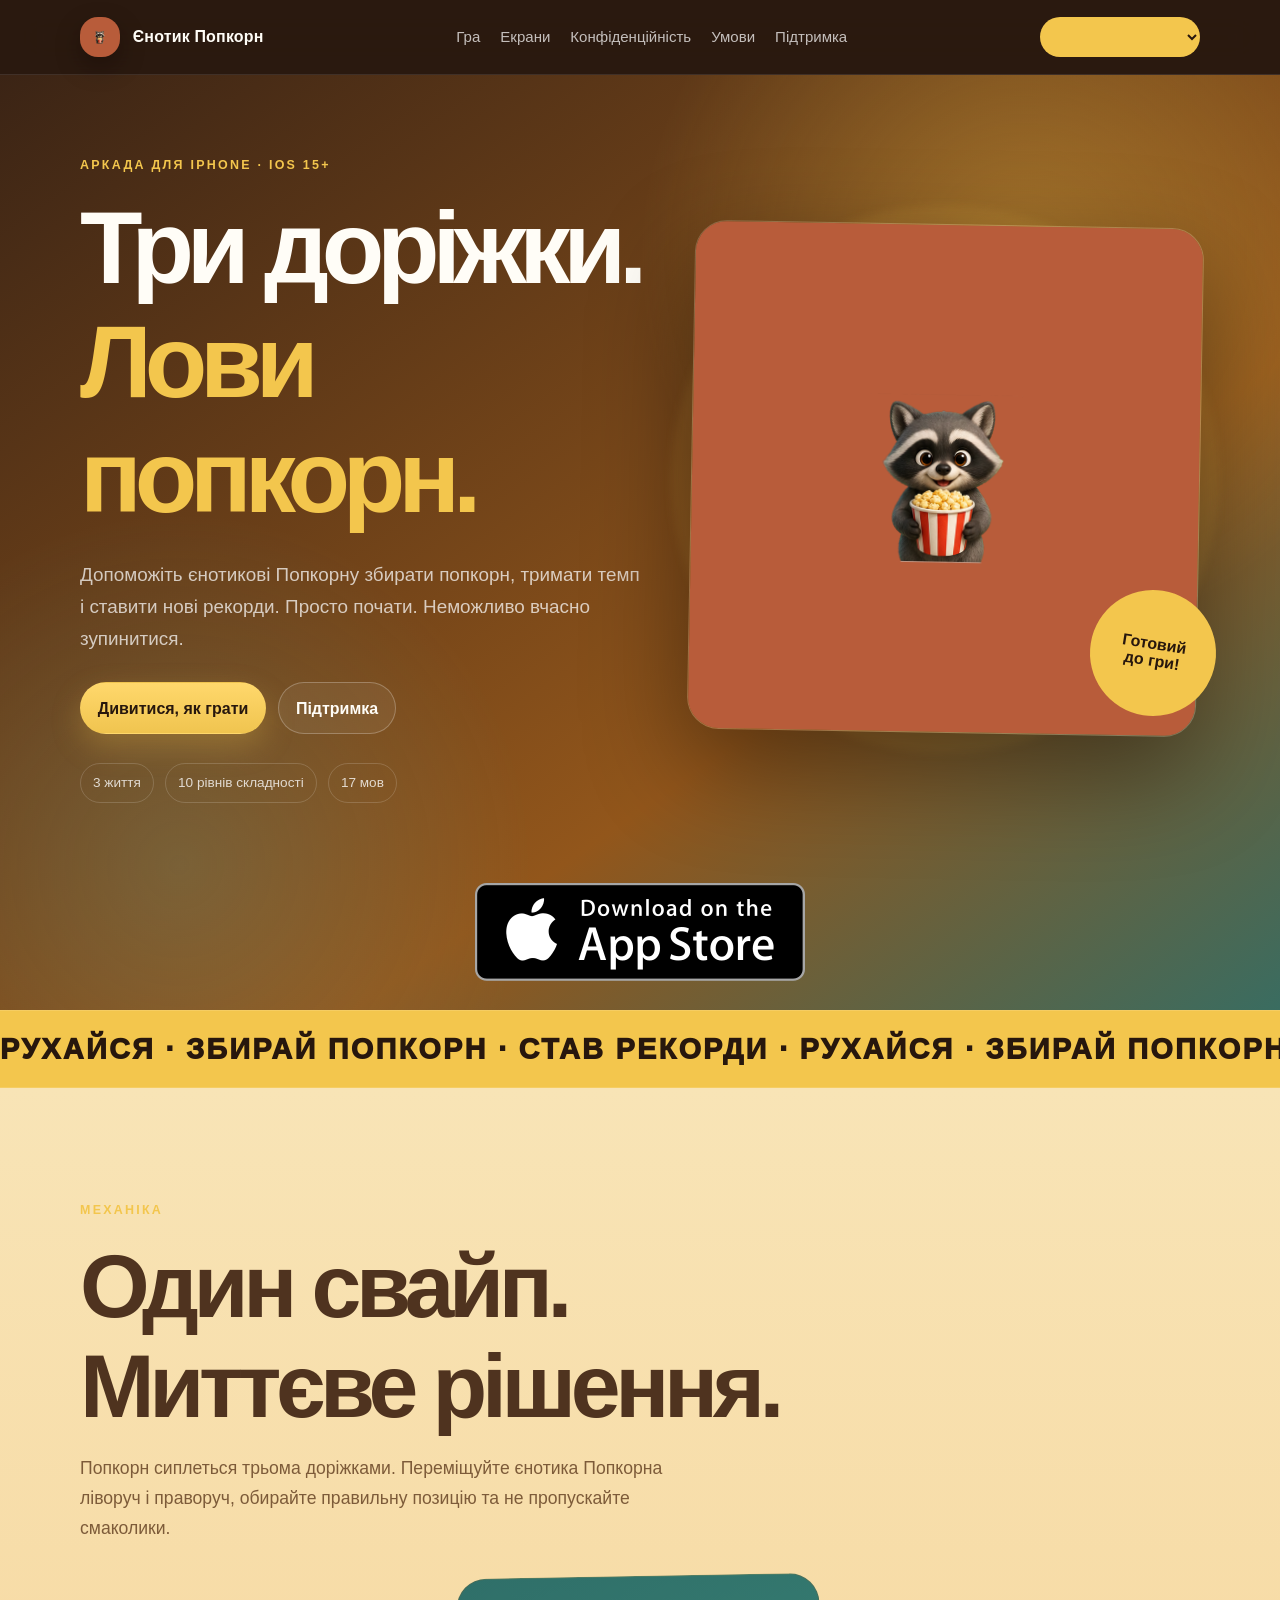
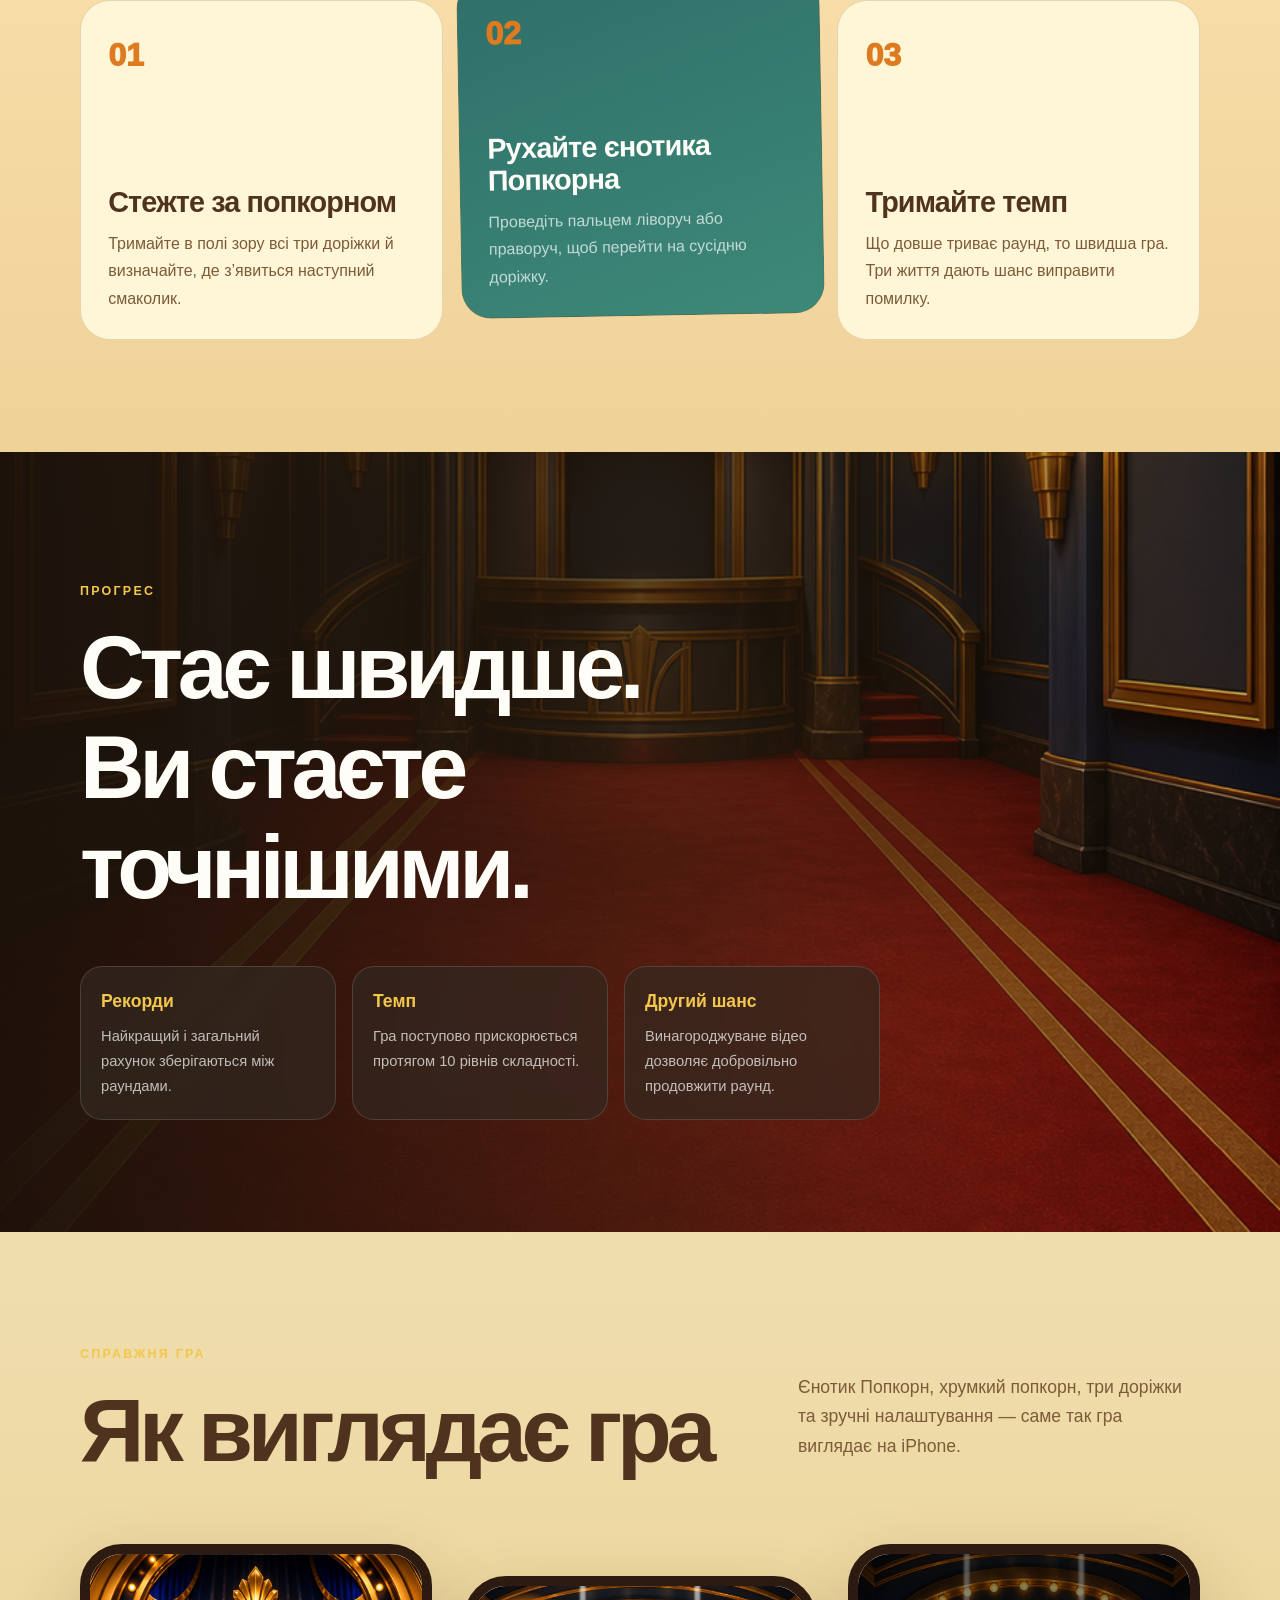
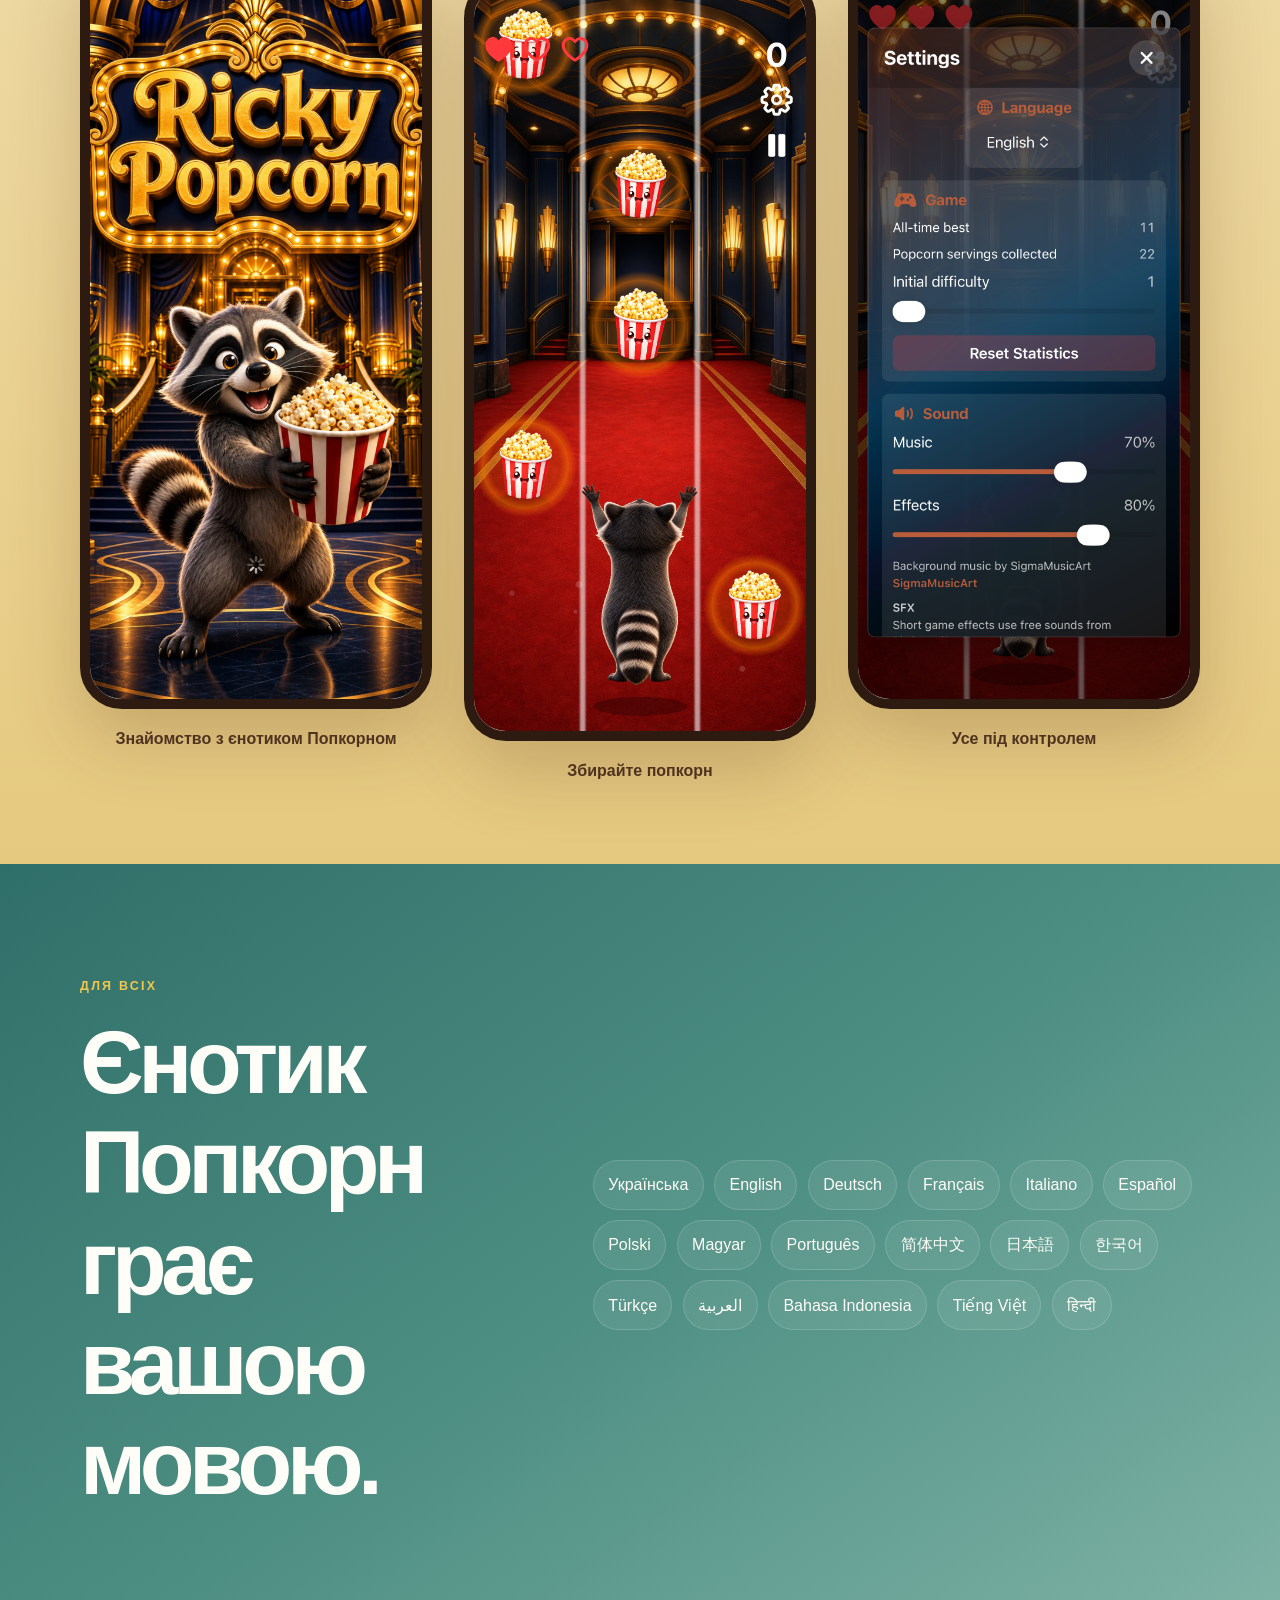
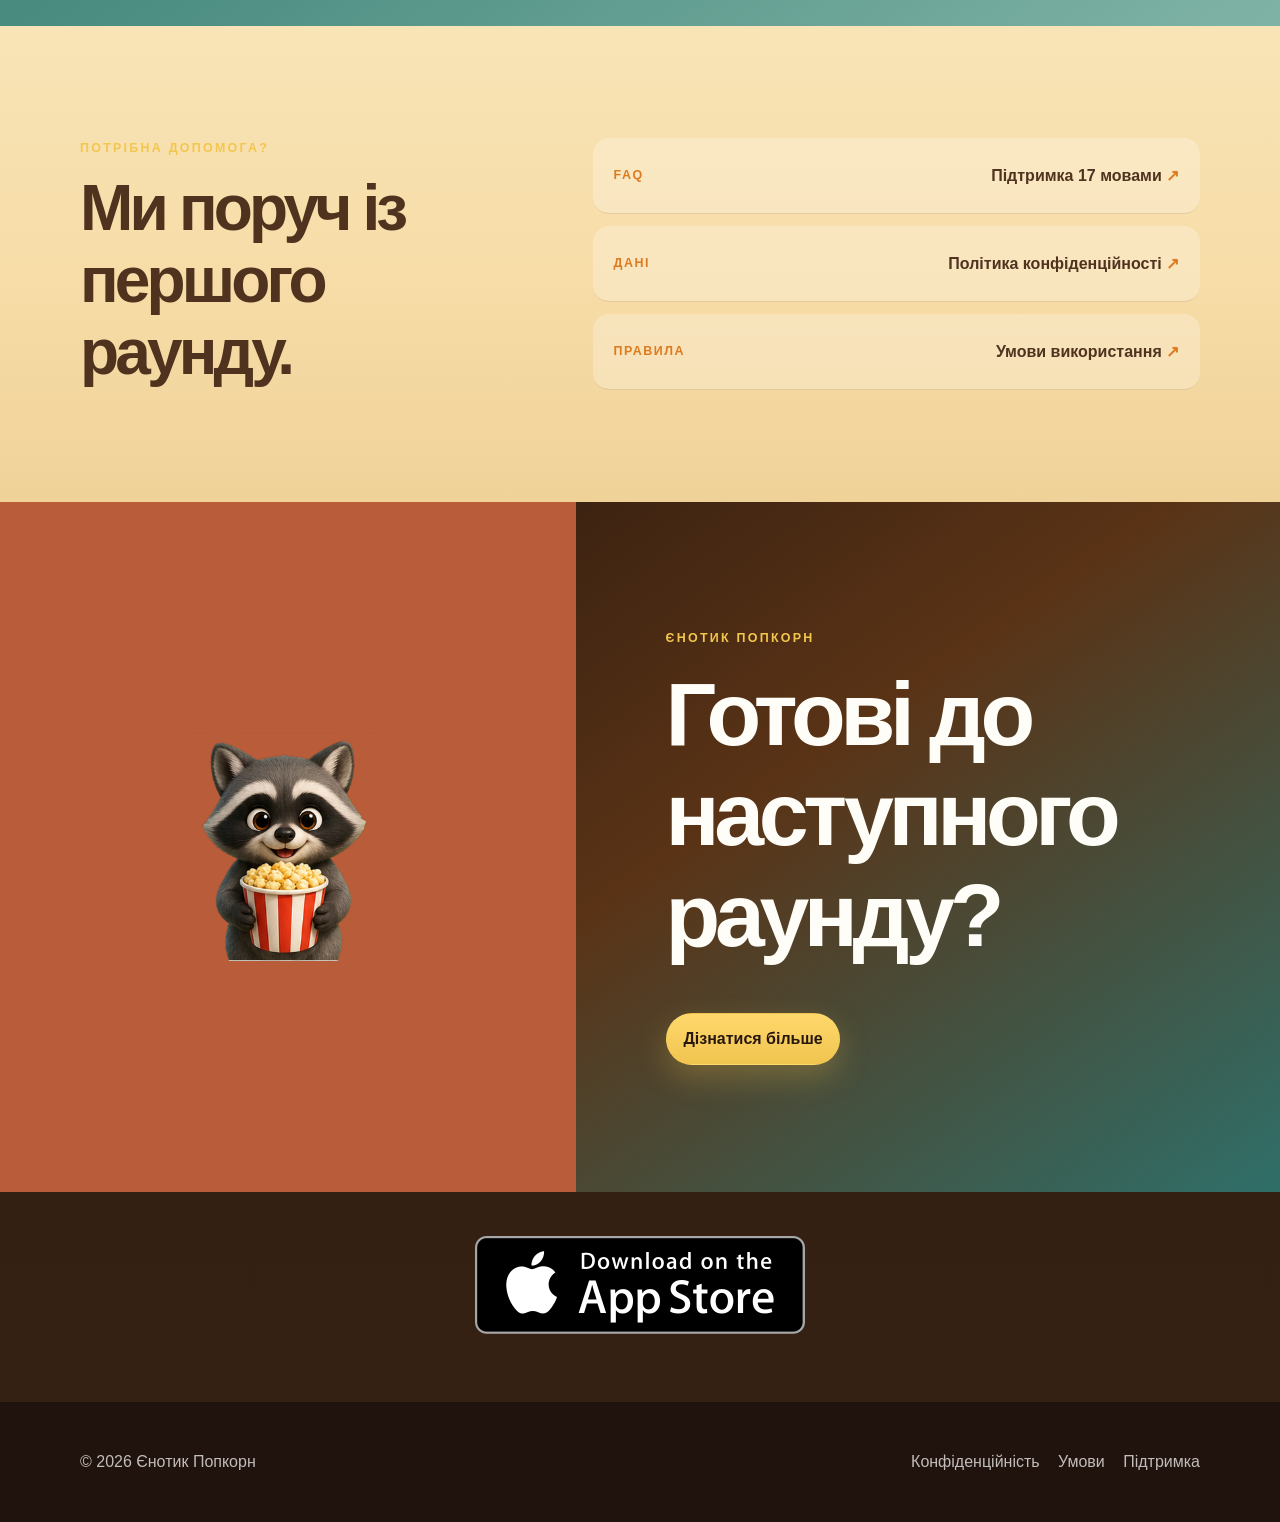
==== index.html @ 97966530 "Use full Ukrainian character name" ====
<!doctype html>
<html lang="uk">
<head>
  <meta charset="utf-8">
  <meta name="viewport" content="width=device-width, initial-scale=1">
  <meta name="theme-color" content="#071621">
  <meta name="description" content="Єнотик Попкорн — аркадна гра для iPhone, де єнотик Попкорн збирає порції попкорну на трьох доріжках.">
  <meta property="og:title" content="Єнотик Попкорн — мобільна аркада">
  <meta property="og:description" content="Три доріжки. Хрумкий попкорн. Один дуже спритний Єнотик Попкорн.">
  <meta property="og:image" content="images/ricky-popcorn-icon.png">
  <title>Єнотик Попкорн — мобільна аркада</title>
  <link rel="icon" type="image/png" href="images/ricky-popcorn-icon.png">
  <link rel="apple-touch-icon" href="images/ricky-popcorn-icon.png">
  <link rel="stylesheet" href="site.css?v=20260725-3">
</head>
<body class="home">
  <a class="skip-link" href="#main">Перейти до вмісту</a>
  <header class="topbar">
    <div class="shell topbar-inner">
      <a class="brand" href="index.html"><img class="brand-logo" src="images/ricky-popcorn-icon.png" alt=""><span>Єнотик Попкорн</span></a>
      <nav class="nav" aria-label="Навігація сайту">
        <a class="nav-link" href="#game">Гра</a>
        <a class="nav-link" href="#screens">Екрани</a>
        <a class="nav-link" href="privacy.html">Конфіденційність</a>
        <a class="nav-link" href="terms.html">Умови</a>
        <a class="nav-link" href="support.html">Підтримка</a>
      </nav>
      <div class="language-control site-language-control" data-language-control>
        <label for="language-select">Мова сайту</label>
        <select id="language-select" data-language-select aria-label="Мова сайту"></select>
      </div>
    </div>
  </header>

  <main id="main">
    <section class="game-hero">
      <div class="shell game-hero-grid">
        <div class="hero-copy">
          <p class="game-kicker">Аркада для iPhone · iOS 15+</p>
          <h1>Три доріжки.<br><em>Лови попкорн.</em></h1>
          <p class="hero-summary">Допоможіть єнотикові Попкорну збирати попкорн, тримати темп і ставити нові рекорди. Просто почати. Неможливо вчасно зупинитися.</p>
          <div class="hero-actions">
            <a class="button primary" href="#game">Дивитися, як грати</a>
            <a class="button ghost" href="support.html">Підтримка</a>
          </div>
          <div class="hero-facts"><span>3 життя</span><span>10 рівнів складності</span><span>17 мов</span></div>
        </div>
        <div class="hero-character">
          <div class="sun-disc"></div>
          <img src="images/ricky-popcorn-icon.png" alt="Мультяшний єнотик Попкорн тримає попкорн">
          <span class="hero-sticker">Готовий<br>до гри!</span>
        </div>
      </div>
      <section class="app-store-band app-store-band-top" aria-label="App Store">
        <div class="shell app-store-band-inner">
          <a class="app-store-badge-link" href="https://apps.apple.com/" target="_blank" rel="noreferrer" aria-label="Download on the App Store">
            <img class="app-store-badge" src="images/app-store-badge.png" alt="Download on the App Store">
          </a>
        </div>
      </section>
      <div class="marquee" aria-hidden="true"><div>РУХАЙСЯ · ЗБИРАЙ ПОПКОРН · СТАВ РЕКОРДИ · РУХАЙСЯ · ЗБИРАЙ ПОПКОРН · СТАВ РЕКОРДИ ·</div></div>
    </section>

    <section class="game-section" id="game">
      <div class="shell">
        <div class="section-heading">
          <p class="game-kicker">Механіка</p>
          <h2>Один свайп.<br>Миттєве рішення.</h2>
          <p>Попкорн сиплеться трьома доріжками. Переміщуйте єнотика Попкорна ліворуч і праворуч, обирайте правильну позицію та не пропускайте смаколики.</p>
        </div>
        <div class="mechanic-grid">
          <article class="mechanic-card"><span>01</span><h3>Стежте за попкорном</h3><p>Тримайте в полі зору всі три доріжки й визначайте, де з’явиться наступний смаколик.</p></article>
          <article class="mechanic-card featured"><span>02</span><h3>Рухайте єнотика Попкорна</h3><p>Проведіть пальцем ліворуч або праворуч, щоб перейти на сусідню доріжку.</p></article>
          <article class="mechanic-card"><span>03</span><h3>Тримайте темп</h3><p>Що довше триває раунд, то швидша гра. Три життя дають шанс виправити помилку.</p></article>
        </div>
      </div>
    </section>

    <section class="battle-section">
      <div class="battle-backdrop" role="img" aria-label="Затишна ігрова кімната з ліжком і розкиданими іграшками"></div>
      <div class="shell battle-copy">
        <p class="game-kicker">Прогрес</p>
        <h2>Стає швидше.<br>Ви стаєте точнішими.</h2>
        <div class="battle-points">
          <div><strong>Рекорди</strong><span>Найкращий і загальний рахунок зберігаються між раундами.</span></div>
          <div><strong>Темп</strong><span>Гра поступово прискорюється протягом 10 рівнів складності.</span></div>
          <div><strong>Другий шанс</strong><span>Винагороджуване відео дозволяє добровільно продовжити раунд.</span></div>
        </div>
      </div>
    </section>

    <section class="game-section screens-section" id="screens">
      <div class="shell">
        <div class="section-heading wide">
          <div><p class="game-kicker">Справжня гра</p><h2>Як виглядає гра</h2></div>
          <p>Єнотик Попкорн, хрумкий попкорн, три доріжки та зручні налаштування — саме так гра виглядає на iPhone.</p>
        </div>
        <div class="phone-gallery" aria-label="Скриншоти Єнотик Попкорн">
          <figure class="phone phone-tall"><div class="phone-screen"><img src="images/screenshot-splash.png?v=20260727-4" alt="Заставка Єнотик Попкорн з єнотиком Попкорном" loading="lazy"></div><figcaption>Знайомство з єнотиком Попкорном</figcaption></figure>
          <figure class="phone phone-center"><div class="phone-screen"><img src="images/screenshot-gameplay.png?v=20260727-4" alt="Ігровий раунд із попкорном на трьох доріжках" loading="lazy"></div><figcaption>Збирайте попкорн</figcaption></figure>
          <figure class="phone phone-tall"><div class="phone-screen"><img src="images/screenshot-settings.png?v=20260727-4" alt="" loading="lazy"></div><figcaption>Усе під контролем</figcaption></figure>
        </div>
      </div>
    </section>

    <section class="languages-band">
      <div class="shell languages-grid">
        <div><p class="game-kicker">Для всіх</p><h2>Єнотик Попкорн грає<br>вашою мовою.</h2></div>
        <div class="language-cloud" aria-label="Підтримувані мови">
          <span>Українська</span><span>English</span><span>Deutsch</span><span>Français</span><span>Italiano</span><span>Español</span><span>Polski</span><span>Magyar</span><span>Português</span><span>简体中文</span><span>日本語</span><span>한국어</span><span>Türkçe</span><span>العربية</span><span>Bahasa Indonesia</span><span>Tiếng Việt</span><span>हिन्दी</span>
        </div>
      </div>
    </section>

    <section class="game-section support-strip">
      <div class="shell support-strip-grid">
        <div><p class="game-kicker">Потрібна допомога?</p><h2>Ми поруч із першого раунду.</h2></div>
        <div class="support-links">
          <a href="support.html"><span>FAQ</span><strong>Підтримка 17 мовами</strong></a>
          <a href="privacy.html"><span>Дані</span><strong>Політика конфіденційності</strong></a>
          <a href="terms.html"><span>Правила</span><strong>Умови використання</strong></a>
        </div>
      </div>
    </section>

    <section class="final-game-cta">
      <img src="images/ricky-popcorn-icon.png" alt="" aria-hidden="true">
      <div><p class="game-kicker">Єнотик Попкорн</p><h2>Готові до<br>наступного раунду?</h2><a class="button primary" href="support.html">Дізнатися більше</a></div>
    </section>

    <section class="app-store-band app-store-band-bottom" aria-label="App Store">
      <div class="shell app-store-band-inner">
        <a class="app-store-badge-link" href="https://apps.apple.com/" target="_blank" rel="noreferrer" aria-label="Download on the App Store">
          <img class="app-store-badge" src="images/app-store-badge.png" alt="Download on the App Store">
        </a>
      </div>
    </section>
  </main>

  <footer class="footer"><div class="shell footer-inner"><span>© 2026 <span>Єнотик Попкорн</span></span><div class="footer-links"><a href="privacy.html">Конфіденційність</a><a href="terms.html">Умови</a><a href="support.html">Підтримка</a></div></div></footer>
</body>
</html>
---- site.css ----
:root {
  --ink: #27170d;
  --navy: #5d3418;
  --blue: #2f6f69;
  --blue-light: #96cbbd;
  --paper: #f7dca7;
  --paper-2: #fff6d8;
  --text: #4f331f;
  --muted: #7d5b39;
  --line: rgba(156, 93, 31, 0.22);
  --yellow: #f3c64d;
  --orange: #de7a1f;
  --teal: #67b8ac;
  --sand: #c98a46;
  --white: #fffdf7;
  --max: 1120px;
  --reading: 790px;
  --shadow: 0 24px 70px rgba(91, 51, 20, 0.18);
}

* {
  box-sizing: border-box;
}

html {
  scroll-behavior: smooth;
}

body {
  margin: 0;
  color: var(--text);
  background:
    radial-gradient(circle at 14% 14%, rgba(243, 198, 77, 0.2), transparent 20rem),
    radial-gradient(circle at 86% 20%, rgba(103, 184, 172, 0.16), transparent 26rem),
    radial-gradient(circle at 50% 92%, rgba(222, 122, 31, 0.12), transparent 30rem),
    linear-gradient(180deg, #fff8e9 0%, var(--paper) 54%, #e9c06f 100%);
  font-family: "Avenir Next", "Trebuchet MS", "Segoe UI", sans-serif;
  line-height: 1.7;
  text-rendering: optimizeLegibility;
  -webkit-font-smoothing: antialiased;
}

a {
  color: inherit;
  text-decoration: none;
}

a:not(.brand):not(.nav-link):not(.button):not(.page-card) {
  text-decoration-color: rgba(116, 77, 37, 0.42);
  text-underline-offset: 0.18em;
}

.shell {
  width: min(var(--max), calc(100% - 32px));
  margin-inline: auto;
}

.skip-link {
  position: fixed;
  top: 12px;
  left: 12px;
  z-index: 100;
  padding: 0.65rem 0.9rem;
  border-radius: 999px;
  color: var(--white);
  background: var(--ink);
  transform: translateY(-180%);
}

.skip-link:focus {
  transform: none;
}

.topbar {
  position: sticky;
  top: 0;
  z-index: 50;
  border-bottom: 1px solid rgba(255, 255, 255, 0.1);
  color: var(--white);
  background: rgba(39, 23, 13, 0.92);
  backdrop-filter: blur(22px) saturate(140%);
}

.topbar-inner {
  min-height: 74px;
  display: flex;
  align-items: center;
  justify-content: space-between;
  gap: 1.5rem;
}

.brand {
  display: inline-flex;
  align-items: center;
  gap: 0.8rem;
  font-weight: 800;
  letter-spacing: 0.01em;
}

.brand-logo {
  width: 2.5rem;
  height: 2.5rem;
  display: block;
  object-fit: cover;
  border-radius: 18px;
  box-shadow: 0 10px 26px rgba(0, 0, 0, 0.28);
}

.nav {
  display: flex;
  align-items: center;
  gap: 1.25rem;
}

.nav-link {
  color: rgba(255, 255, 255, 0.72);
  font-size: 0.94rem;
  transition: color 160ms ease;
}

.nav-link:hover,
.nav-link[aria-current="page"] {
  color: var(--yellow);
}

.nav-link.button {
  padding: 0.62rem 0.92rem;
  color: var(--ink);
  background: var(--yellow);
  border-radius: 999px;
  font-weight: 800;
}

.legal-hero {
  position: relative;
  overflow: hidden;
  color: var(--white);
  background:
    radial-gradient(circle at 82% 15%, rgba(243, 198, 77, 0.3), transparent 20rem),
    radial-gradient(circle at 12% 88%, rgba(103, 184, 172, 0.24), transparent 24rem),
    linear-gradient(145deg, #6d3e1a, #8d5620 58%, var(--blue));
}

.legal-hero::after {
  content: "";
  position: absolute;
  right: 7%;
  bottom: -5.5rem;
  width: 17rem;
  height: 17rem;
  border: 2.8rem dotted rgba(255, 255, 255, 0.08);
  border-radius: 50%;
  transform: rotate(17deg);
}

.legal-hero-inner {
  position: relative;
  z-index: 1;
  min-height: 400px;
  display: grid;
  align-content: center;
  padding-block: 5.5rem;
}

.legal-hero-inner > * {
  min-width: 0;
}

.legal-hero h1 {
  overflow-wrap: normal;
  word-break: normal;
  hyphens: none;
}

.language-control {
  width: 364px;
  max-width: 100%;
  display: grid;
  grid-template-columns: auto minmax(180px, 1fr);
  align-items: center;
  gap: 0.75rem;
  margin-bottom: 1.5rem;
  padding: 0.45rem 0.5rem 0.45rem 0.85rem;
  border: 1px solid rgba(255, 255, 255, 0.18);
  border-radius: 999px;
  color: rgba(255, 255, 255, 0.75);
  background: rgba(255, 255, 255, 0.07);
  font-size: 0.84rem;
  font-weight: 700;
}

.language-control select {
  width: 100%;
  min-width: 0;
  min-height: 38px;
  padding: 0 2.2rem 0 0.85rem;
  border: 0;
  border-radius: 999px;
  color: var(--ink);
  background: var(--yellow);
  font: inherit;
  font-weight: 800;
  cursor: pointer;
}

[dir="rtl"] .language-control select {
  padding: 0 0.85rem 0 2.2rem;
}

.topbar .language-control {
  flex: 0 0 auto;
  width: auto;
  max-width: none;
  grid-template-columns: 1fr;
  gap: 0;
  margin: 0;
  padding: 0;
  border: 0;
  background: transparent;
}

.topbar .language-control label {
  position: absolute;
  width: 1px;
  height: 1px;
  overflow: hidden;
  clip: rect(0 0 0 0);
  white-space: nowrap;
}

.topbar .language-control select {
  width: 160px;
  min-height: 40px;
  max-width: 180px;
}

.kicker {
  margin: 0 0 0.8rem;
  color: var(--yellow);
  font-size: 0.78rem;
  font-weight: 800;
  letter-spacing: 0.16em;
  text-transform: uppercase;
}

h1,
h2,
h3 {
  line-height: 1.12;
  letter-spacing: -0.03em;
}

h1 {
  max-width: 820px;
  margin: 0;
  font-size: clamp(2.9rem, 7vw, 6.4rem);
}

.legal-hero .lead {
  max-width: 700px;
  margin: 1.25rem 0 0;
  color: rgba(255, 255, 255, 0.74);
  font-size: clamp(1.05rem, 2vw, 1.3rem);
}

.hero-actions {
  display: flex;
  flex-wrap: wrap;
  gap: 0.75rem;
  margin-top: 1.7rem;
}

.button {
  display: inline-flex;
  align-items: center;
  justify-content: center;
  min-height: 48px;
  padding: 0.72rem 1.05rem;
  border: 1px solid transparent;
  border-radius: 999px;
  font-weight: 800;
}

.button.primary {
  color: var(--ink);
  background: linear-gradient(180deg, #ffd86c, #f0c44f);
  box-shadow: 0 12px 30px rgba(243, 198, 77, 0.26);
}

.button.ghost {
  color: var(--white);
  border-color: rgba(255, 255, 255, 0.25);
  background: rgba(255, 255, 255, 0.06);
}

.app-store-band {
  width: 100%;
}

.app-store-band-top {
  padding: 2rem 0 1.85rem;
}

.app-store-band-bottom {
  padding: 2.75rem 0 4.25rem;
}

.app-store-band-inner {
  display: flex;
  justify-content: center;
}

.app-store-badge-link {
  display: inline-block;
}

.app-store-badge {
  display: block;
  width: min(330px, 82vw);
  height: auto;
}

.content-wrap {
  display: grid;
  grid-template-columns: minmax(0, var(--reading)) 220px;
  gap: 4rem;
  align-items: start;
  padding-block: 5rem;
}

.document h2,
.support-section h2 {
  margin: 3.4rem 0 1rem;
  font-size: clamp(1.75rem, 4vw, 2.55rem);
}

.document h2:first-child {
  margin-top: 0;
}

.document h3 {
  margin: 2.2rem 0 0.7rem;
  font-size: 1.2rem;
}

.document p,
.document li {
  color: #675b50;
}

.document a,
.faq a {
  text-decoration: underline;
  text-decoration-thickness: 1px;
}

.document ul {
  padding-left: 1.25rem;
}

.document li + li {
  margin-top: 0.5rem;
}

.summary {
  padding: 1.4rem;
  border: 1px solid rgba(198, 113, 73, 0.26);
  border-radius: 22px;
  background: rgba(243, 198, 77, 0.18);
}

.summary strong {
  display: block;
  margin-bottom: 0.35rem;
  color: var(--text);
}

.toc {
  position: sticky;
  top: 104px;
  padding: 1.25rem;
  border: 1px solid var(--line);
  border-radius: 20px;
  background: rgba(255, 249, 229, 0.9);
}

.toc strong {
  display: block;
  margin-bottom: 0.65rem;
}

.toc a {
  display: block;
  padding: 0.32rem 0;
  color: var(--muted);
  font-size: 0.9rem;
}

.toc a:hover {
  color: var(--text);
}

.support-main {
  padding-block: 5rem;
}

.support-intro {
  display: grid;
  grid-template-columns: repeat(3, 1fr);
  gap: 1rem;
}

.stat-card {
  min-height: 232px;
  padding: 1.4rem;
  border: 1px solid var(--line);
  border-radius: 24px;
  background: rgba(255, 255, 255, 0.58);
}

.stat-card span {
  display: block;
  margin-bottom: 1rem;
  color: var(--orange);
  font-size: 1.75rem;
  font-weight: 900;
}

.stat-card strong {
  display: block;
  font-size: 1.1rem;
}

.stat-card p {
  margin: 0.35rem 0 0;
  color: var(--muted);
}

.support-section {
  max-width: 900px;
  margin-inline: auto;
}

.faq {
  display: grid;
  gap: 0.7rem;
}

.faq details {
  border: 1px solid var(--line);
  border-radius: 18px;
  background: rgba(255, 255, 255, 0.56);
  overflow: hidden;
}

.faq details[open] {
  background: var(--white);
  box-shadow: 0 14px 36px rgba(95, 50, 13, 0.09);
}

.faq summary {
  position: relative;
  padding: 1.05rem 3.2rem 1.05rem 1.15rem;
  cursor: pointer;
  list-style: none;
  font-weight: 800;
}

.faq summary::-webkit-details-marker {
  display: none;
}

.faq summary::after {
  content: "+";
  position: absolute;
  top: 50%;
  right: 1.15rem;
  width: 1.65rem;
  height: 1.65rem;
  display: grid;
  place-items: center;
  border-radius: 50%;
  color: var(--ink);
  background: var(--yellow);
  transform: translateY(-50%);
}

.faq details[open] summary::after {
  content: "−";
}

.faq-answer {
  padding: 0 1.15rem 1.15rem;
  color: #675b50;
}

.faq-answer p {
  margin: 0;
}

.link-grid {
  display: grid;
  grid-template-columns: repeat(2, 1fr);
  gap: 1rem;
  margin-top: 4rem;
}

.page-card {
  position: relative;
  min-height: 170px;
  padding: 1.35rem;
  border-radius: 24px;
  color: var(--white);
  background: linear-gradient(145deg, #6c3c19, #2f6f69);
  box-shadow: var(--shadow);
}

.page-card span {
  color: var(--yellow);
  font-size: 0.78rem;
  font-weight: 800;
  letter-spacing: 0.12em;
  text-transform: uppercase;
}

.page-card strong {
  display: block;
  margin-top: 1.7rem;
  font-size: 1.35rem;
}

.page-card::after {
  content: "↗";
  position: absolute;
  right: 1.25rem;
  bottom: 1.15rem;
  color: var(--teal);
  font-size: 1.5rem;
}

.updated {
  margin-top: 3rem;
  color: var(--muted);
  font-size: 0.9rem;
}

.footer {
  color: rgba(255, 255, 255, 0.72);
  background: #20120c;
}

.footer-inner {
  min-height: 120px;
  display: flex;
  align-items: center;
  justify-content: space-between;
  gap: 1.5rem;
}

.footer-links {
  display: flex;
  flex-wrap: wrap;
  justify-content: flex-end;
  gap: 1.15rem;
}

.footer a:hover {
  color: var(--yellow);
}

@media (max-width: 920px) {
  .topbar-inner {
    position: relative;
    min-height: 0;
    display: grid;
    grid-template-columns: minmax(0, 1fr) auto;
    align-items: center;
    gap: 0.65rem 0.85rem;
    padding-block: 0.75rem 0.6rem;
  }

  .topbar .language-control {
    grid-column: 2;
    grid-row: 1;
    width: auto;
  }

  .topbar .language-control select {
    width: 138px;
    max-width: 34vw;
  }

  .nav {
    grid-column: 1 / -1;
    grid-row: 2;
    width: 100%;
    gap: 0.85rem;
    overflow-x: auto;
    padding-bottom: 0.15rem;
  }

  .nav-link {
    white-space: nowrap;
  }

  .nav-link.button {
    display: none;
  }
}

@media (max-width: 820px) {
  .legal-hero-inner {
    min-height: 350px;
    padding-block: 4rem;
  }

  .content-wrap {
    grid-template-columns: 1fr;
    gap: 2rem;
  }

  .toc {
    position: static;
    grid-row: 1;
  }

  .support-intro {
    grid-template-columns: 1fr;
  }
}

@media (max-width: 600px) {
  h1 {
    font-size: 3rem;
  }

  .link-grid {
    grid-template-columns: 1fr;
  }

  .footer-inner {
    align-items: flex-start;
    flex-direction: column;
    padding-block: 2rem;
  }

  .footer-links {
    justify-content: flex-start;
  }
}

@media (prefers-reduced-motion: reduce) {
  html {
    scroll-behavior: auto;
  }
}

/* Home page */
.home {
  color: var(--white);
  background:
    radial-gradient(circle at 16% 10%, rgba(243, 198, 77, 0.18), transparent 18rem),
    linear-gradient(180deg, #23160e 0%, #352113 100%);
}

.home .topbar {
  background: rgba(44, 26, 16, 0.9);
}

.game-hero {
  overflow: hidden;
  background:
    radial-gradient(circle at 80% 18%, rgba(243, 198, 77, 0.34), transparent 24rem),
    radial-gradient(circle at 14% 78%, rgba(103, 184, 172, 0.2), transparent 22rem),
    linear-gradient(145deg, #3b2415, #92561b 62%, var(--blue));
}

.game-hero-grid {
  min-height: 720px;
  display: grid;
  grid-template-columns: 1.05fr 0.95fr;
  align-items: center;
  gap: 3rem;
  padding-block: 5rem 3rem;
}

.game-kicker {
  margin: 0 0 0.9rem;
  color: var(--yellow);
  font-size: 0.78rem;
  font-weight: 900;
  letter-spacing: 0.18em;
  text-transform: uppercase;
}

.hero-copy h1 {
  margin: 0;
  font-size: clamp(4rem, 8vw, 7.5rem);
  letter-spacing: -0.07em;
}

.hero-copy h1 em {
  color: var(--yellow);
  font-style: normal;
}

.hero-summary {
  max-width: 650px;
  margin: 1.5rem 0 0;
  color: rgba(255, 255, 255, 0.72);
  font-size: 1.18rem;
}

.hero-facts {
  display: flex;
  flex-wrap: wrap;
  gap: 0.7rem;
  margin-top: 1.8rem;
}

.hero-facts span {
  padding: 0.45rem 0.75rem;
  border: 1px solid rgba(255, 255, 255, 0.16);
  border-radius: 999px;
  color: rgba(255, 255, 255, 0.78);
  font-size: 0.85rem;
}

.hero-character {
  position: relative;
  min-height: 570px;
  display: grid;
  place-items: center;
}

.hero-character img {
  position: relative;
  z-index: 2;
  width: min(100%, 560px);
  border-radius: 32px;
  border: 1px solid rgba(255, 255, 255, 0.18);
  box-shadow: 0 36px 100px rgba(0, 0, 0, 0.42);
  transform: rotate(1deg);
}

.sun-disc {
  position: absolute;
  width: 480px;
  height: 480px;
  border-radius: 50%;
  background: radial-gradient(circle, rgba(255, 246, 214, 0.96) 0%, rgba(243, 198, 77, 0.92) 44%, rgba(243, 198, 77, 0.18) 72%, transparent 74%);
  filter: blur(4px);
  box-shadow: 0 0 0 34px rgba(243, 198, 77, 0.1);
}

.hero-sticker {
  position: absolute;
  z-index: 3;
  right: -1rem;
  bottom: 3rem;
  width: 126px;
  height: 126px;
  display: grid;
  place-items: center;
  border-radius: 50%;
  color: var(--ink);
  background: var(--yellow);
  font-weight: 900;
  line-height: 1.05;
  text-align: center;
  transform: rotate(9deg);
}

.marquee {
  overflow: hidden;
  border-block: 1px solid rgba(255, 255, 255, 0.12);
  color: var(--ink);
  background: var(--yellow);
  font-size: clamp(1rem, 2.5vw, 1.8rem);
  font-weight: 950;
  letter-spacing: 0.08em;
  white-space: nowrap;
}

.marquee div {
  width: max-content;
  padding-block: 0.85rem;
  animation: ticker 22s linear infinite;
}

@keyframes ticker {
  to { transform: translateX(-50%); }
}

.game-section {
  padding-block: 7rem;
  color: var(--text);
  background: linear-gradient(180deg, #f8e4b6, var(--paper) 55%, #efd298);
}

.section-heading {
  max-width: 760px;
}

.section-heading h2,
.battle-copy h2,
.languages-grid h2,
.support-strip h2,
.final-game-cta h2 {
  margin: 0;
  font-size: clamp(3rem, 7vw, 6.4rem);
  letter-spacing: -0.06em;
}

.section-heading > p:last-child {
  max-width: 620px;
  color: var(--muted);
  font-size: 1.1rem;
}

.section-heading.wide {
  max-width: none;
  display: grid;
  grid-template-columns: 1.25fr 0.75fr;
  align-items: end;
  gap: 3rem;
}

.mechanic-grid {
  display: grid;
  grid-template-columns: repeat(3, 1fr);
  gap: 1rem;
  margin-top: 3.5rem;
}

.mechanic-card {
  min-height: 340px;
  display: flex;
  flex-direction: column;
  padding: 1.7rem;
  border: 1px solid var(--line);
  border-radius: 30px;
  background: var(--paper-2);
}

.mechanic-card.featured {
  color: var(--white);
  background: linear-gradient(160deg, #2f6f69, #3d8979);
  transform: translateY(-1.5rem) rotate(-1deg);
}

.mechanic-card > span {
  color: var(--orange);
  font-size: 2rem;
  font-weight: 950;
}

.mechanic-card h3 {
  margin: auto 0 0.75rem;
  font-size: 1.8rem;
}

.mechanic-card p {
  margin: 0;
  color: var(--muted);
}

.mechanic-card.featured p {
  color: rgba(255, 255, 255, 0.7);
}

.battle-section {
  position: relative;
  min-height: 780px;
  display: grid;
  align-items: end;
  overflow: hidden;
  background: var(--ink);
}

.battle-backdrop {
  position: absolute;
  inset: 0;
  background:
    linear-gradient(90deg, rgba(28, 18, 10, 0.96), rgba(40, 28, 14, 0.72) 55%, rgba(40, 28, 14, 0.18)),
    url("images/background.png") center 56% / cover;
}

.battle-copy {
  position: relative;
  z-index: 2;
  padding-block: 7rem;
}

.battle-copy h2 {
  max-width: 850px;
}

.battle-points {
  max-width: 800px;
  display: grid;
  grid-template-columns: repeat(3, 1fr);
  gap: 1rem;
  margin-top: 3rem;
}

.battle-points div {
  padding: 1.25rem;
  border: 1px solid rgba(255, 255, 255, 0.14);
  border-radius: 22px;
  background: rgba(51, 41, 32, 0.7);
  backdrop-filter: blur(12px);
}

.battle-points strong,
.battle-points span {
  display: block;
}

.battle-points strong {
  color: var(--yellow);
  font-size: 1.1rem;
}

.battle-points span {
  margin-top: 0.45rem;
  color: rgba(255, 255, 255, 0.7);
  font-size: 0.92rem;
}

.screens-section {
  overflow: hidden;
  background: linear-gradient(180deg, #f0deaf 0%, #e5c97f 100%);
}

.phone-gallery {
  display: grid;
  grid-template-columns: repeat(3, 1fr);
  align-items: center;
  gap: 2rem;
  margin-top: 4rem;
}

.phone {
  margin: 0;
  text-align: center;
}

.phone-screen {
  aspect-ratio: 1206 / 2622;
  overflow: hidden;
  border: 10px solid #2d1b11;
  border-radius: 42px;
  background: #fff;
  box-shadow: 0 30px 70px rgba(91, 51, 20, 0.24);
}

.phone-screen img {
  width: 100%;
  height: 100%;
  object-fit: cover;
}

.phone-screen.crop-top img {
  height: 116%;
  object-position: center bottom;
}

.phone-center {
  transform: translateY(2rem);
}

.phone figcaption {
  margin-top: 1rem;
  font-weight: 900;
}

.languages-band {
  padding-block: 7rem;
  background: linear-gradient(145deg, #2f6f69, #4e8f83 52%, #7fb3a6);
}

.languages-grid {
  display: grid;
  grid-template-columns: 0.85fr 1.15fr;
  gap: 4rem;
  align-items: center;
}

.language-cloud {
  display: flex;
  flex-wrap: wrap;
  gap: 0.65rem;
}

.language-cloud span {
  padding: 0.65rem 0.9rem;
  border: 1px solid rgba(255, 255, 255, 0.15);
  border-radius: 999px;
  background: rgba(255, 255, 255, 0.07);
}

.support-strip-grid {
  display: grid;
  grid-template-columns: 0.85fr 1.15fr;
  gap: 4rem;
}

.support-strip h2 {
  font-size: clamp(2.6rem, 5vw, 4.8rem);
}

.support-links {
  display: grid;
  gap: 0.75rem;
}

.support-links a {
  min-height: 76px;
  display: flex;
  align-items: center;
  justify-content: space-between;
  gap: 1rem;
  padding: 1.15rem 1.3rem;
  border-bottom: 1px solid rgba(132, 82, 28, 0.18);
  background: rgba(255, 255, 255, 0.25);
  border-radius: 16px;
}

.support-links span {
  color: var(--orange);
  font-size: 0.78rem;
  font-weight: 900;
  letter-spacing: 0.12em;
  text-transform: uppercase;
}

.support-links strong::after {
  content: " ↗";
  color: var(--orange);
}

.final-game-cta {
  min-height: 690px;
  display: grid;
  grid-template-columns: 0.9fr 1.1fr;
  align-items: center;
  overflow: hidden;
  color: var(--white);
  background: linear-gradient(145deg, #21140d, #5a3316 52%, #2f6f69);
}

.final-game-cta > img {
  width: 100%;
  height: 690px;
  object-fit: cover;
  object-position: center 30%;
}

.final-game-cta > div {
  padding: 4rem 7vw;
}

.final-game-cta .button {
  margin-top: 3rem;
}

@media (max-width: 900px) {
  .game-hero-grid,
  .section-heading.wide,
  .languages-grid,
  .support-strip-grid {
    grid-template-columns: 1fr;
  }

  .game-hero-grid {
    padding-top: 4rem;
  }

  .mechanic-grid,
  .battle-points {
    grid-template-columns: 1fr;
  }

  .mechanic-card.featured {
    transform: none;
  }

  .phone-gallery {
    display: flex;
    width: auto;
    margin-inline: calc(50% - 50vw);
    padding: 1rem 5vw 4rem;
    overflow-x: auto;
    scroll-padding-inline: 5vw;
    scroll-snap-type: x mandatory;
    scrollbar-width: thin;
  }

  .phone {
    min-width: 260px;
    scroll-snap-align: center;
  }

  .phone-center {
    transform: none;
  }

  .final-game-cta {
    grid-template-columns: 1fr;
  }

  .final-game-cta > img {
    height: 480px;
  }
}

@media (max-width: 600px) {
  .support-links a {
    min-height: 94px;
  }

  .game-hero-grid {
    min-height: 0;
  }

  .hero-character {
    min-height: 420px;
  }

  .sun-disc {
    width: 330px;
    height: 330px;
  }

  .hero-sticker {
    right: 0;
    width: 100px;
    height: 100px;
  }

  .game-section,
  .languages-band {
    padding-block: 5rem;
  }

  .phone-gallery {
    gap: 1rem;
  }

  .phone {
    min-width: min(78vw, 300px);
  }

  .phone-screen {
    border-width: 6px;
    border-radius: 28px;
  }
}

@media (max-width: 360px) {
  .brand > span:last-child {
    display: none;
  }

  .topbar .language-control select {
    width: 128px;
    max-width: 42vw;
  }
}
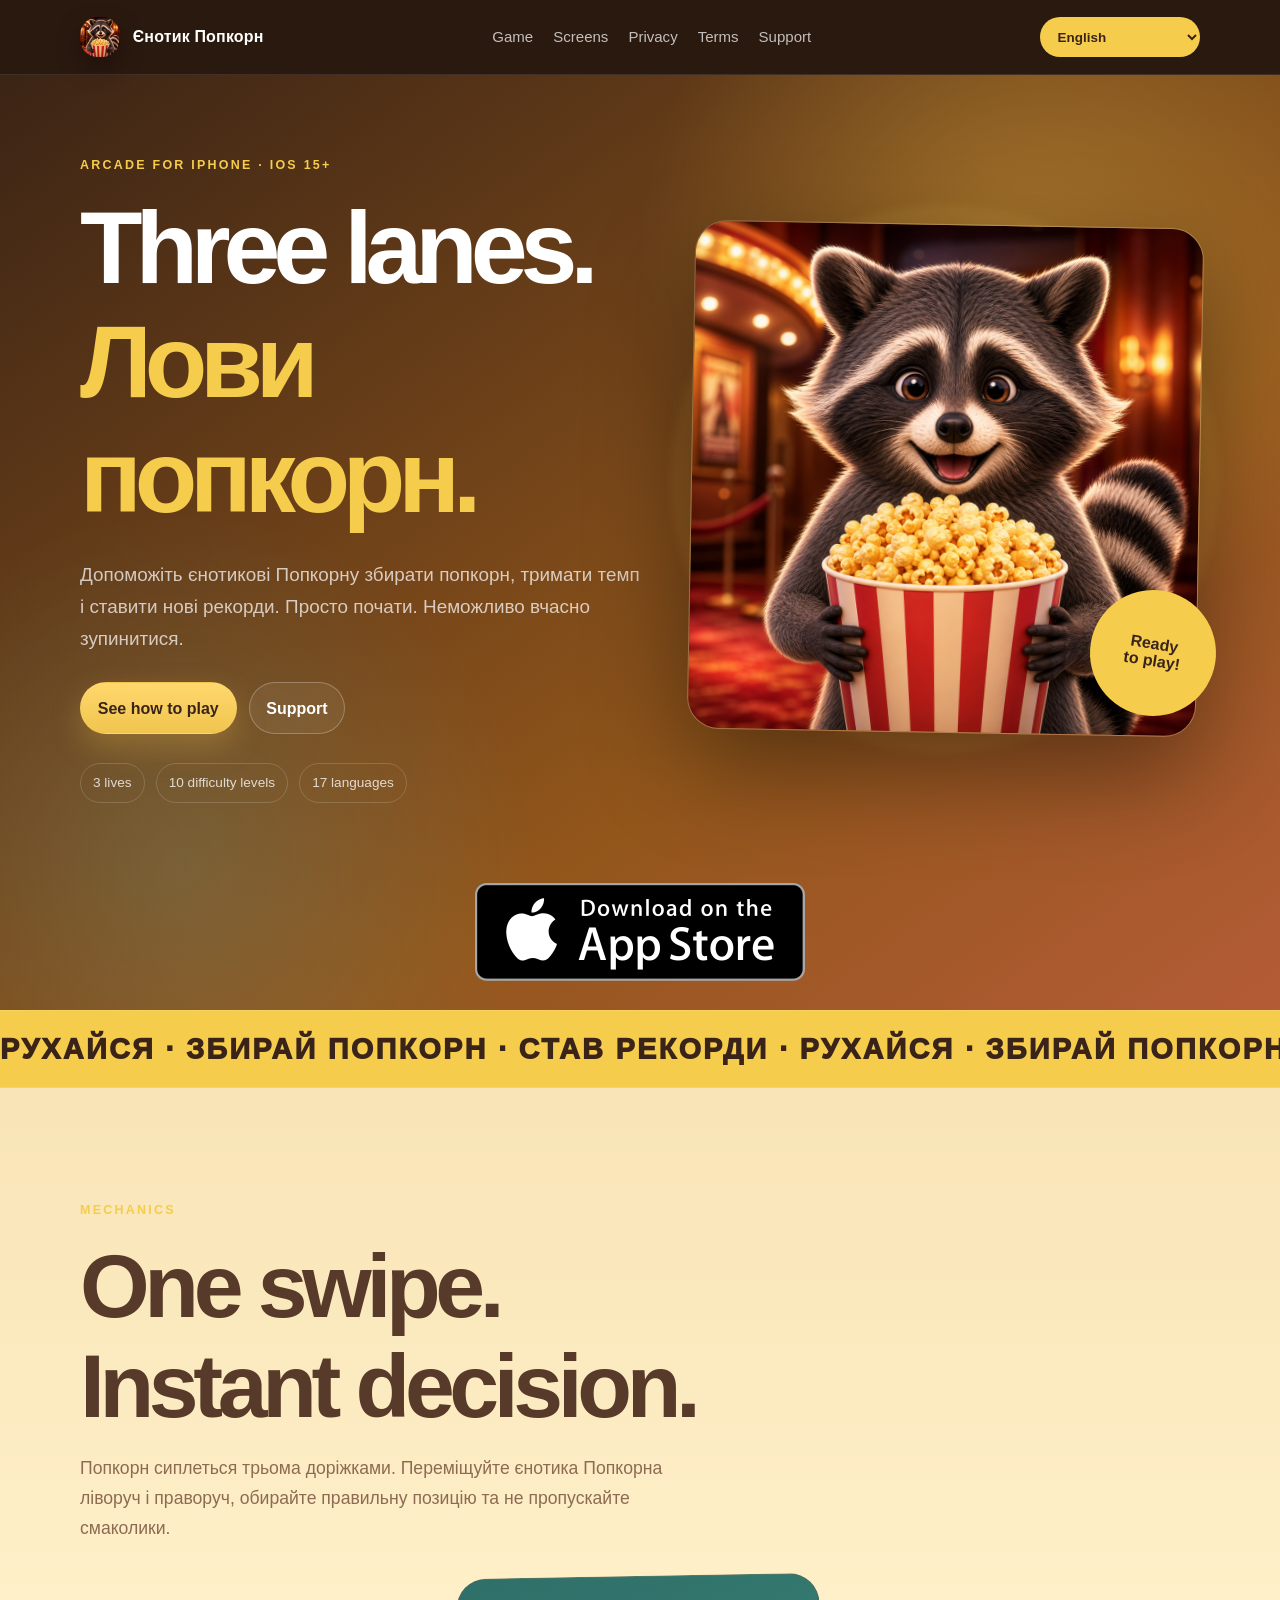
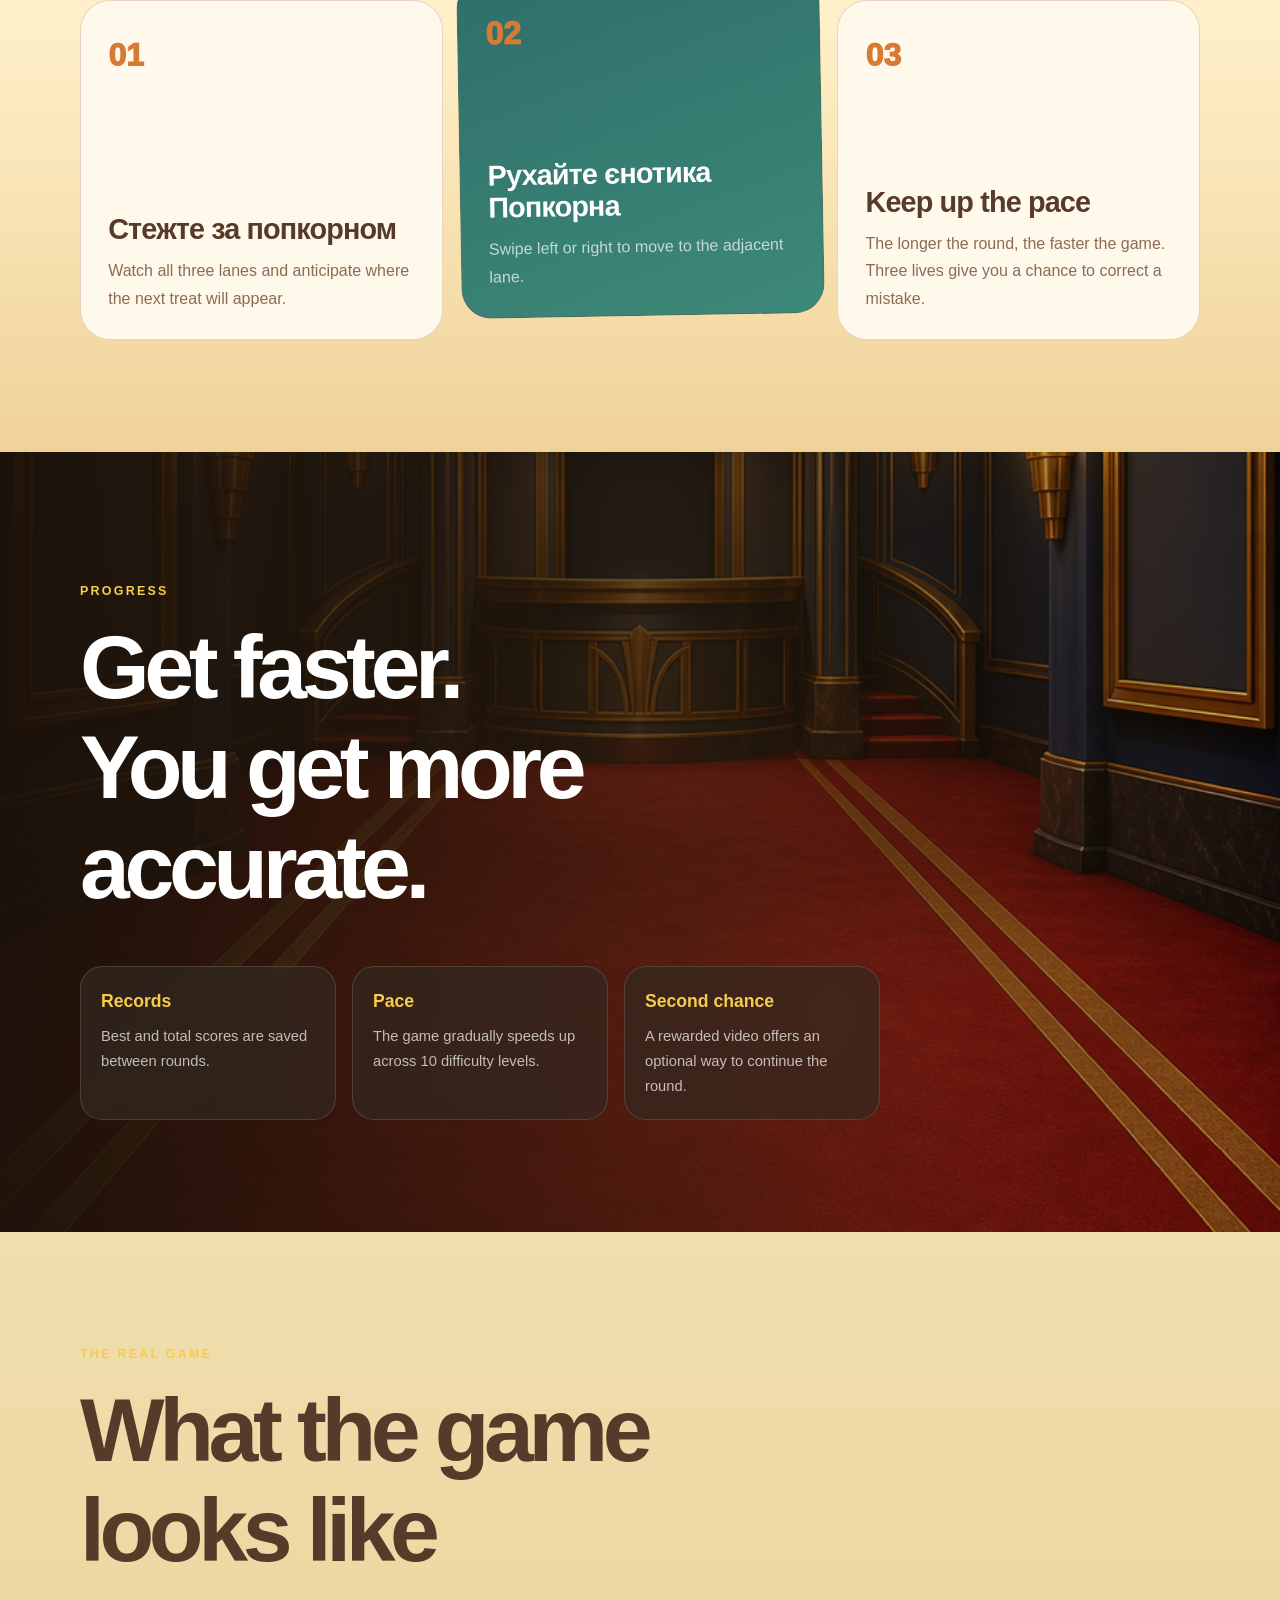
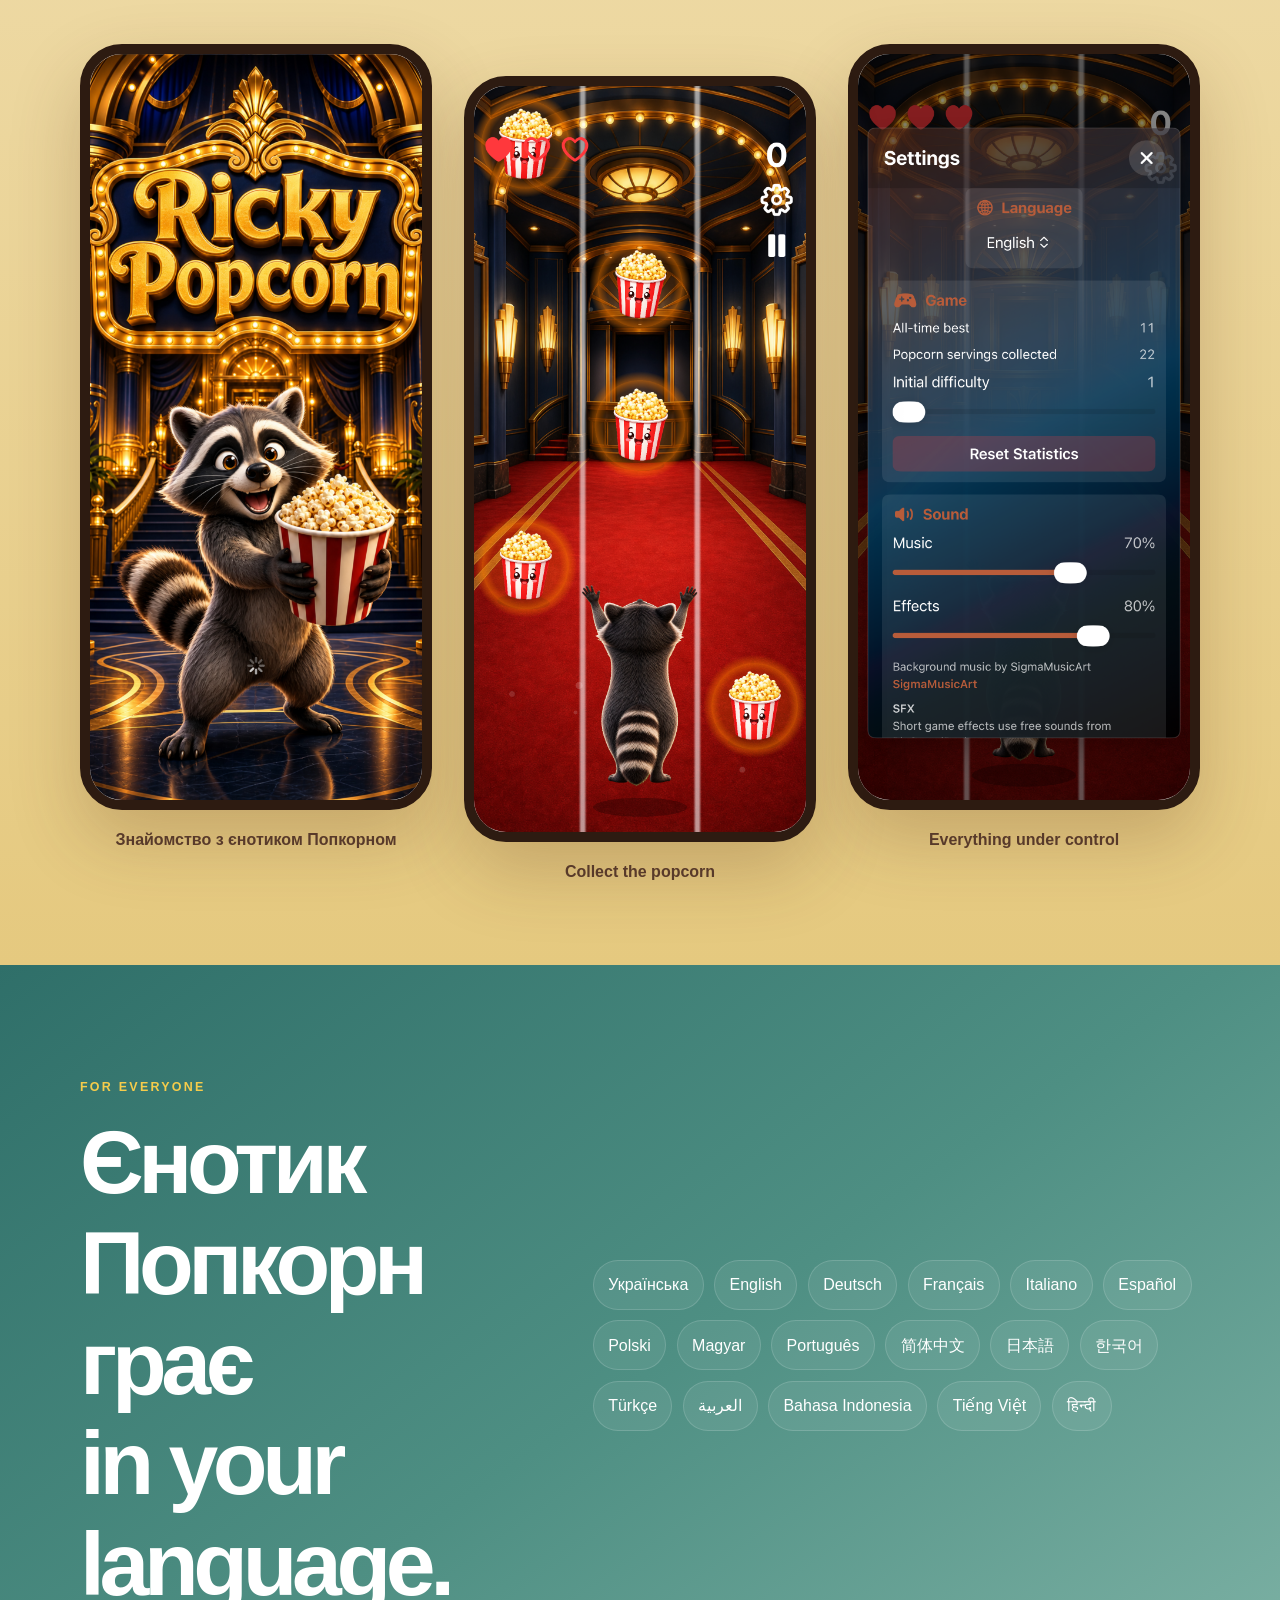
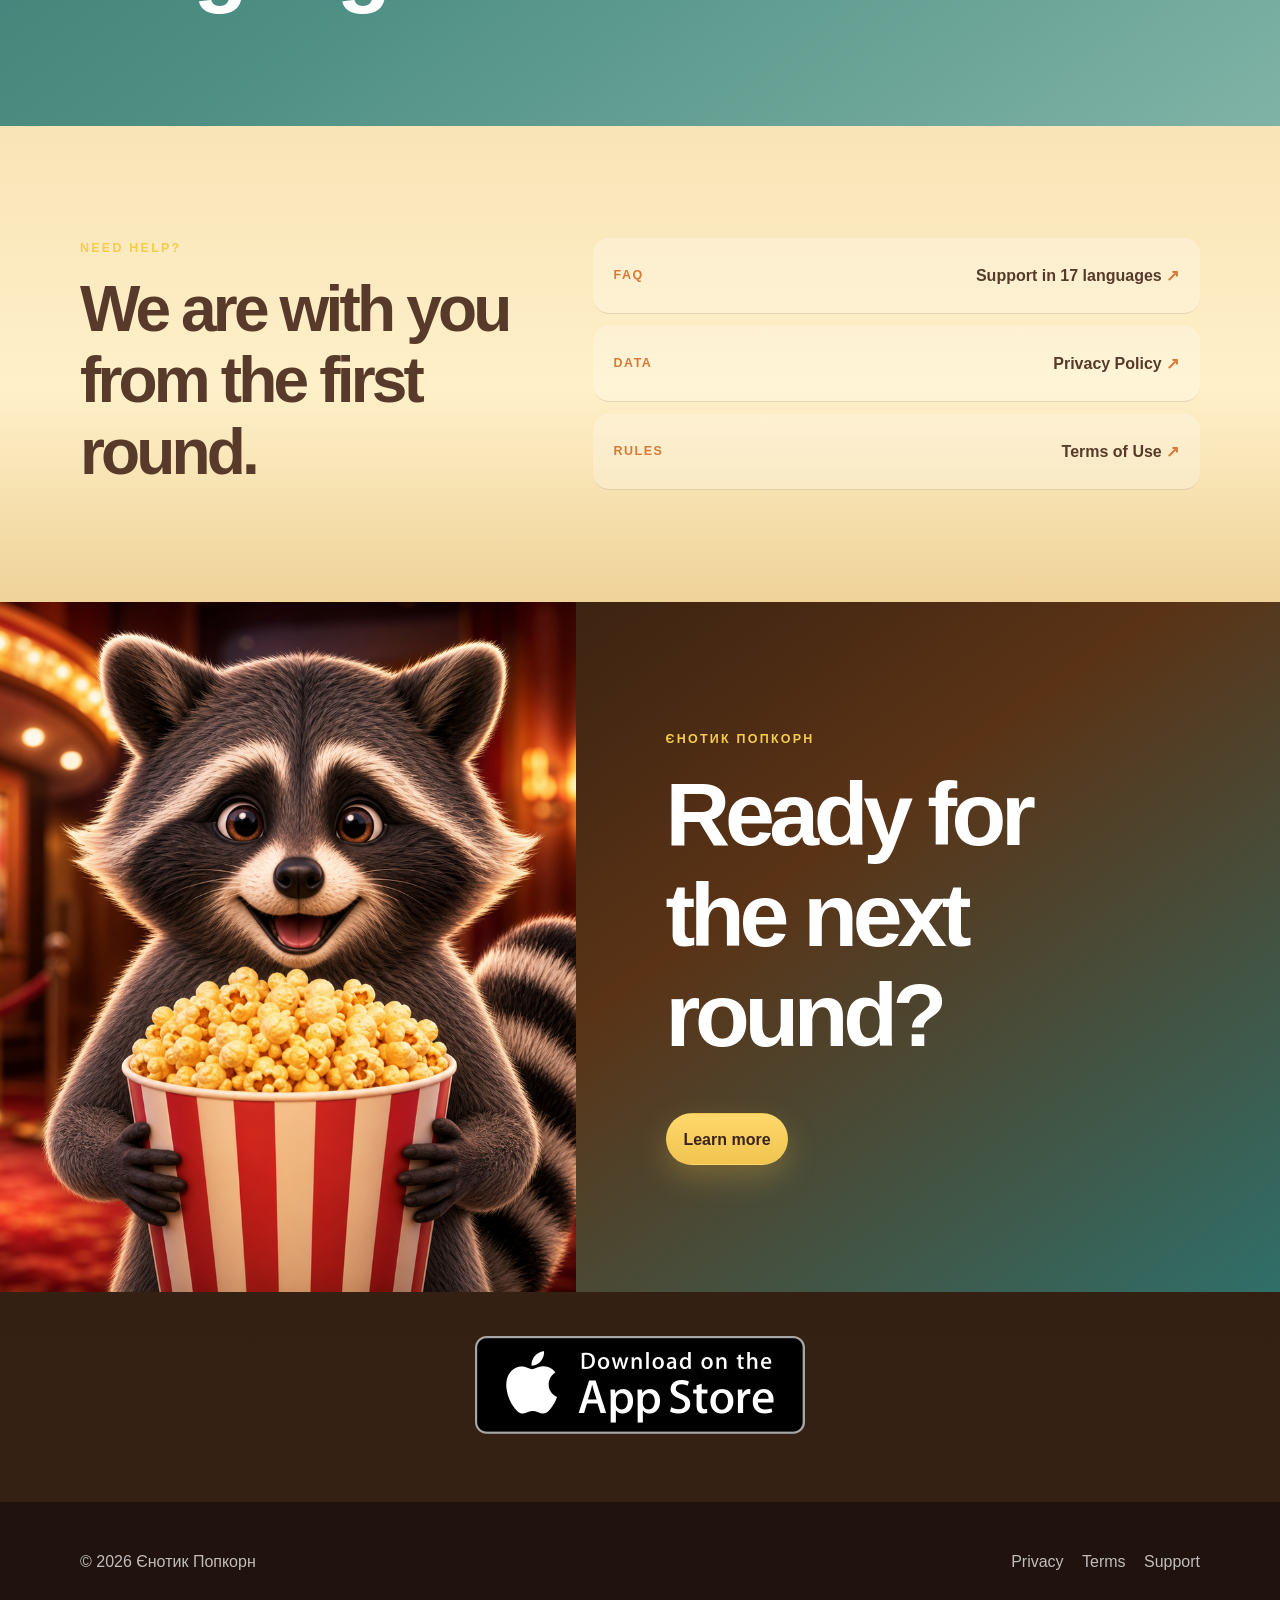
==== commit d2f5a1ba: "Normalize camelCase Docs and fix localization controls" ====
--- a/index.html
+++ b/index.html
@@ -7,17 +7,17 @@
   <meta name="description" content="Єнотик Попкорн — аркадна гра для iPhone, де єнотик Попкорн збирає порції попкорну на трьох доріжках.">
   <meta property="og:title" content="Єнотик Попкорн — мобільна аркада">
   <meta property="og:description" content="Три доріжки. Хрумкий попкорн. Один дуже спритний Єнотик Попкорн.">
-  <meta property="og:image" content="images/ricky-popcorn-icon.png">
+  <meta property="og:image" content="images/rickyPopcornIcon.png">
   <title>Єнотик Попкорн — мобільна аркада</title>
-  <link rel="icon" type="image/png" href="images/ricky-popcorn-icon.png">
-  <link rel="apple-touch-icon" href="images/ricky-popcorn-icon.png">
-  <link rel="stylesheet" href="site.css?v=20260725-3">
+  <link rel="icon" type="image/png" href="images/rickyPopcornIcon.png">
+  <link rel="apple-touch-icon" href="images/rickyPopcornIcon.png">
+  <link rel="stylesheet" href="site.css?v=20260728-1">
 </head>
 <body class="home">
   <a class="skip-link" href="#main">Перейти до вмісту</a>
   <header class="topbar">
     <div class="shell topbar-inner">
-      <a class="brand" href="index.html"><img class="brand-logo" src="images/ricky-popcorn-icon.png" alt=""><span>Єнотик Попкорн</span></a>
+      <a class="brand" href="index.html"><img class="brand-logo" src="images/rickyPopcornIcon.png" alt=""><span>Єнотик Попкорн</span></a>
       <nav class="nav" aria-label="Навігація сайту">
         <a class="nav-link" href="#game">Гра</a>
         <a class="nav-link" href="#screens">Екрани</a>
@@ -47,14 +47,14 @@
         </div>
         <div class="hero-character">
           <div class="sun-disc"></div>
-          <img src="images/ricky-popcorn-icon.png" alt="Мультяшний єнотик Попкорн тримає попкорн">
+          <img src="images/rickyPopcornIcon.png" alt="Мультяшний єнотик Попкорн тримає попкорн">
           <span class="hero-sticker">Готовий<br>до гри!</span>
         </div>
       </div>
       <section class="app-store-band app-store-band-top" aria-label="App Store">
         <div class="shell app-store-band-inner">
           <a class="app-store-badge-link" href="https://apps.apple.com/" target="_blank" rel="noreferrer" aria-label="Download on the App Store">
-            <img class="app-store-badge" src="images/app-store-badge.png" alt="Download on the App Store">
+            <img class="app-store-badge" src="images/appStoreBadge.png" alt="Download on the App Store">
           </a>
         </div>
       </section>
@@ -96,9 +96,9 @@
           <p>Єнотик Попкорн, хрумкий попкорн, три доріжки та зручні налаштування — саме так гра виглядає на iPhone.</p>
         </div>
         <div class="phone-gallery" aria-label="Скриншоти Єнотик Попкорн">
-          <figure class="phone phone-tall"><div class="phone-screen"><img src="images/screenshot-splash.png?v=20260727-4" alt="Заставка Єнотик Попкорн з єнотиком Попкорном" loading="lazy"></div><figcaption>Знайомство з єнотиком Попкорном</figcaption></figure>
-          <figure class="phone phone-center"><div class="phone-screen"><img src="images/screenshot-gameplay.png?v=20260727-4" alt="Ігровий раунд із попкорном на трьох доріжках" loading="lazy"></div><figcaption>Збирайте попкорн</figcaption></figure>
-          <figure class="phone phone-tall"><div class="phone-screen"><img src="images/screenshot-settings.png?v=20260727-4" alt="" loading="lazy"></div><figcaption>Усе під контролем</figcaption></figure>
+          <figure class="phone phone-tall"><div class="phone-screen"><img src="images/screenshotSplash.png?v=20260727-4" alt="Заставка Єнотик Попкорн з єнотиком Попкорном" loading="lazy"></div><figcaption>Знайомство з єнотиком Попкорном</figcaption></figure>
+          <figure class="phone phone-center"><div class="phone-screen"><img src="images/screenshotGameplay.png?v=20260727-4" alt="Ігровий раунд із попкорном на трьох доріжках" loading="lazy"></div><figcaption>Збирайте попкорн</figcaption></figure>
+          <figure class="phone phone-tall"><div class="phone-screen"><img src="images/screenshotSettings.png?v=20260727-4" alt="" loading="lazy"></div><figcaption>Усе під контролем</figcaption></figure>
         </div>
       </div>
     </section>
@@ -124,19 +124,22 @@
     </section>
 
     <section class="final-game-cta">
-      <img src="images/ricky-popcorn-icon.png" alt="" aria-hidden="true">
+      <img src="images/rickyPopcornIcon.png" alt="" aria-hidden="true">
       <div><p class="game-kicker">Єнотик Попкорн</p><h2>Готові до<br>наступного раунду?</h2><a class="button primary" href="support.html">Дізнатися більше</a></div>
     </section>
 
     <section class="app-store-band app-store-band-bottom" aria-label="App Store">
       <div class="shell app-store-band-inner">
         <a class="app-store-badge-link" href="https://apps.apple.com/" target="_blank" rel="noreferrer" aria-label="Download on the App Store">
-          <img class="app-store-badge" src="images/app-store-badge.png" alt="Download on the App Store">
+          <img class="app-store-badge" src="images/appStoreBadge.png" alt="Download on the App Store">
         </a>
       </div>
     </section>
   </main>
 
   <footer class="footer"><div class="shell footer-inner"><span>© 2026 <span>Єнотик Попкорн</span></span><div class="footer-links"><a href="privacy.html">Конфіденційність</a><a href="terms.html">Умови</a><a href="support.html">Підтримка</a></div></div></footer>
+  <script src="pageTranslations.js?v=20260728-1" defer></script>
+  <script src="siteI18n.js?v=20260728-1" defer></script>
+  <script src="arcadeCompliance.js?v=20260728-1" defer></script>
 </body>
 </html>
--- a/site.css
+++ b/site.css
@@ -1,21 +1,21 @@
 :root {
-  --ink: #27170d;
-  --navy: #5d3418;
-  --blue: #2f6f69;
-  --blue-light: #96cbbd;
-  --paper: #f7dca7;
-  --paper-2: #fff6d8;
-  --text: #4f331f;
-  --muted: #7d5b39;
-  --line: rgba(156, 93, 31, 0.22);
-  --yellow: #f3c64d;
-  --orange: #de7a1f;
-  --teal: #67b8ac;
-  --sand: #c98a46;
-  --white: #fffdf7;
+  --ink: #3A2419;
+  --navy: #70432A;
+  --blue: #B85C3A;
+  --blue-light: #F1B45E;
+  --paper: #FFF0C9;
+  --paper-2: #FFF9EC;
+  --text: #583A2A;
+  --muted: #8D6B52;
+  --line: rgba(155, 79, 42, .22);
+  --yellow: #F5CC4B;
+  --orange: #D77A36;
+  --teal: #D9834B;
+  --sand: #C88A4A;
+  --white: #FFFFFF;
+  --shadow: rgba(75, 42, 24, .17);
   --max: 1120px;
   --reading: 790px;
-  --shadow: 0 24px 70px rgba(91, 51, 20, 0.18);
 }
 
 * {
@@ -30,10 +30,10 @@
   margin: 0;
   color: var(--text);
   background:
-    radial-gradient(circle at 14% 14%, rgba(243, 198, 77, 0.2), transparent 20rem),
-    radial-gradient(circle at 86% 20%, rgba(103, 184, 172, 0.16), transparent 26rem),
-    radial-gradient(circle at 50% 92%, rgba(222, 122, 31, 0.12), transparent 30rem),
-    linear-gradient(180deg, #fff8e9 0%, var(--paper) 54%, #e9c06f 100%);
+    radial-gradient(circle at 14% 14%, rgba(245, 204, 75, .32), transparent 20rem),
+    radial-gradient(circle at 86% 20%, rgba(184, 92, 58, .24), transparent 26rem),
+    radial-gradient(circle at 50% 92%, rgba(215, 122, 54, .18), transparent 30rem),
+    linear-gradient(180deg, #FFF9EC 0%, var(--paper) 54%, #F5D49D 100%);
   font-family: "Avenir Next", "Trebuchet MS", "Segoe UI", sans-serif;
   line-height: 1.7;
   text-rendering: optimizeLegibility;
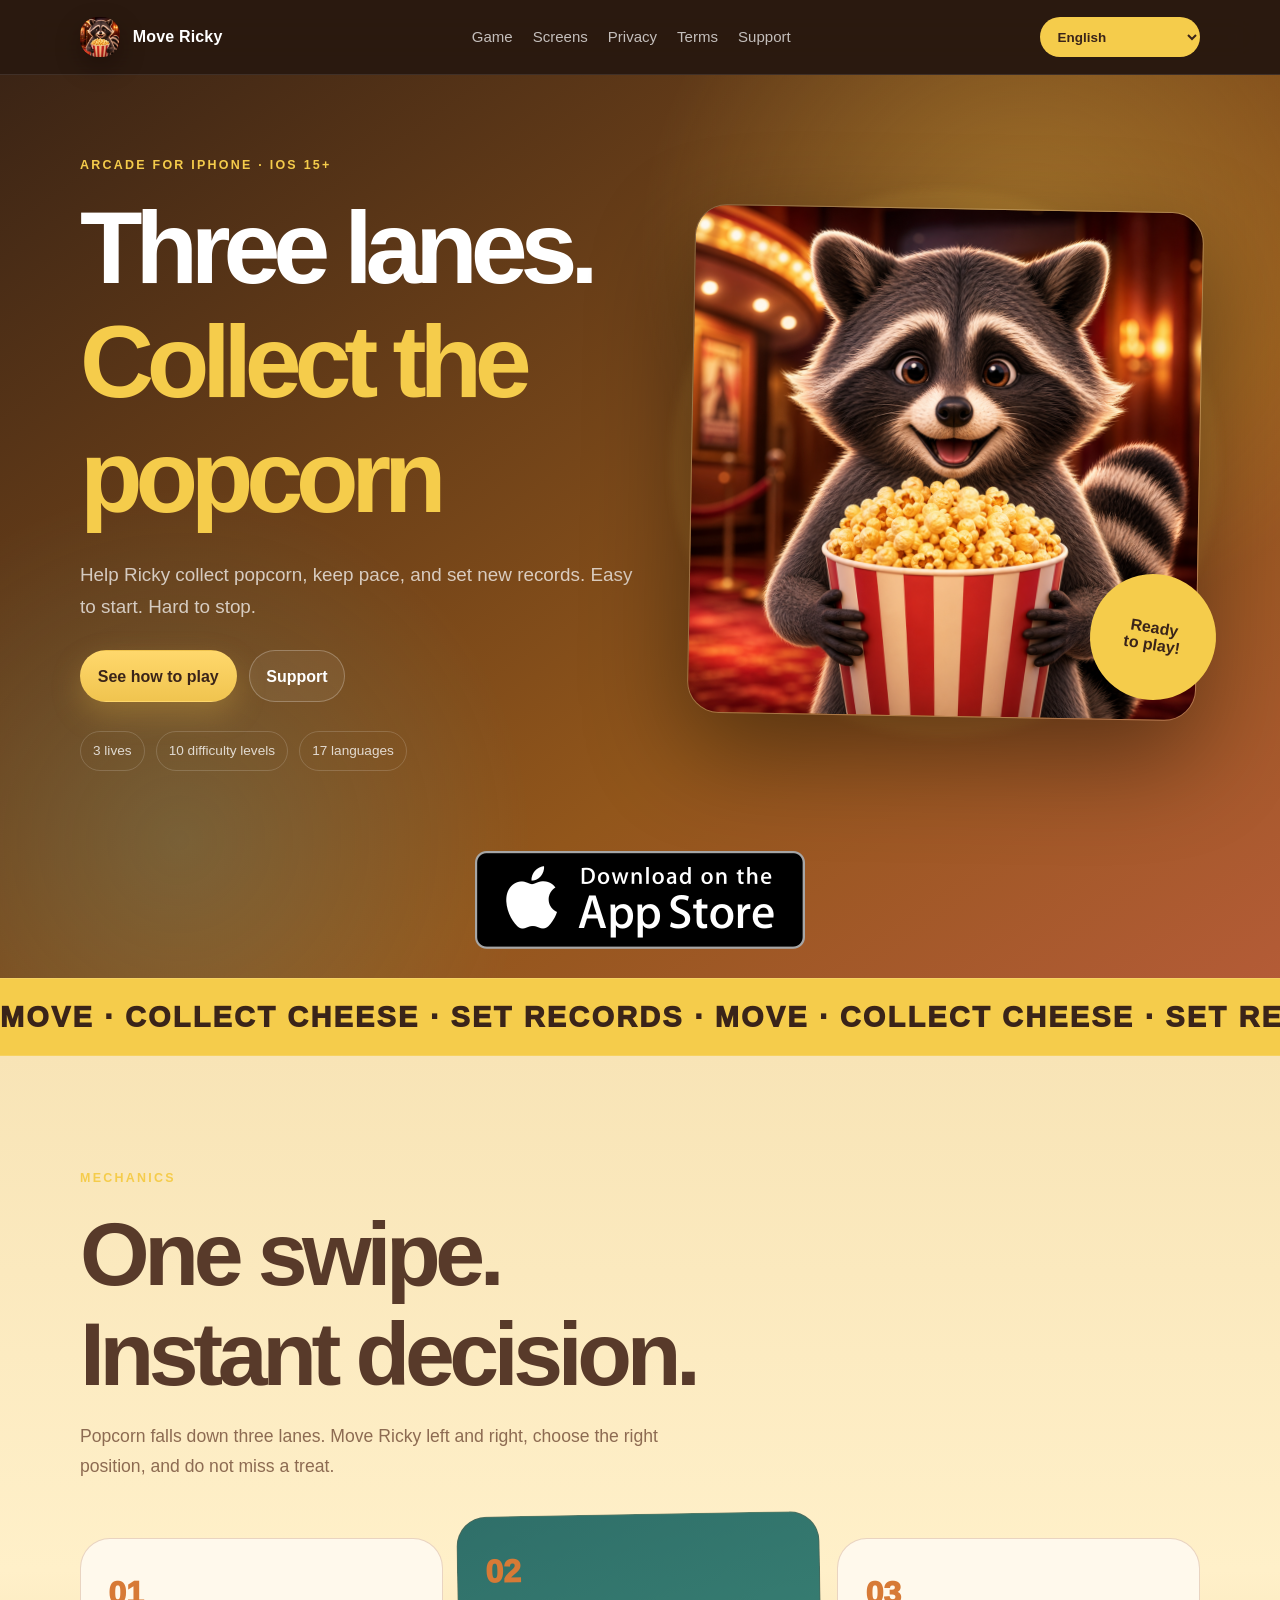
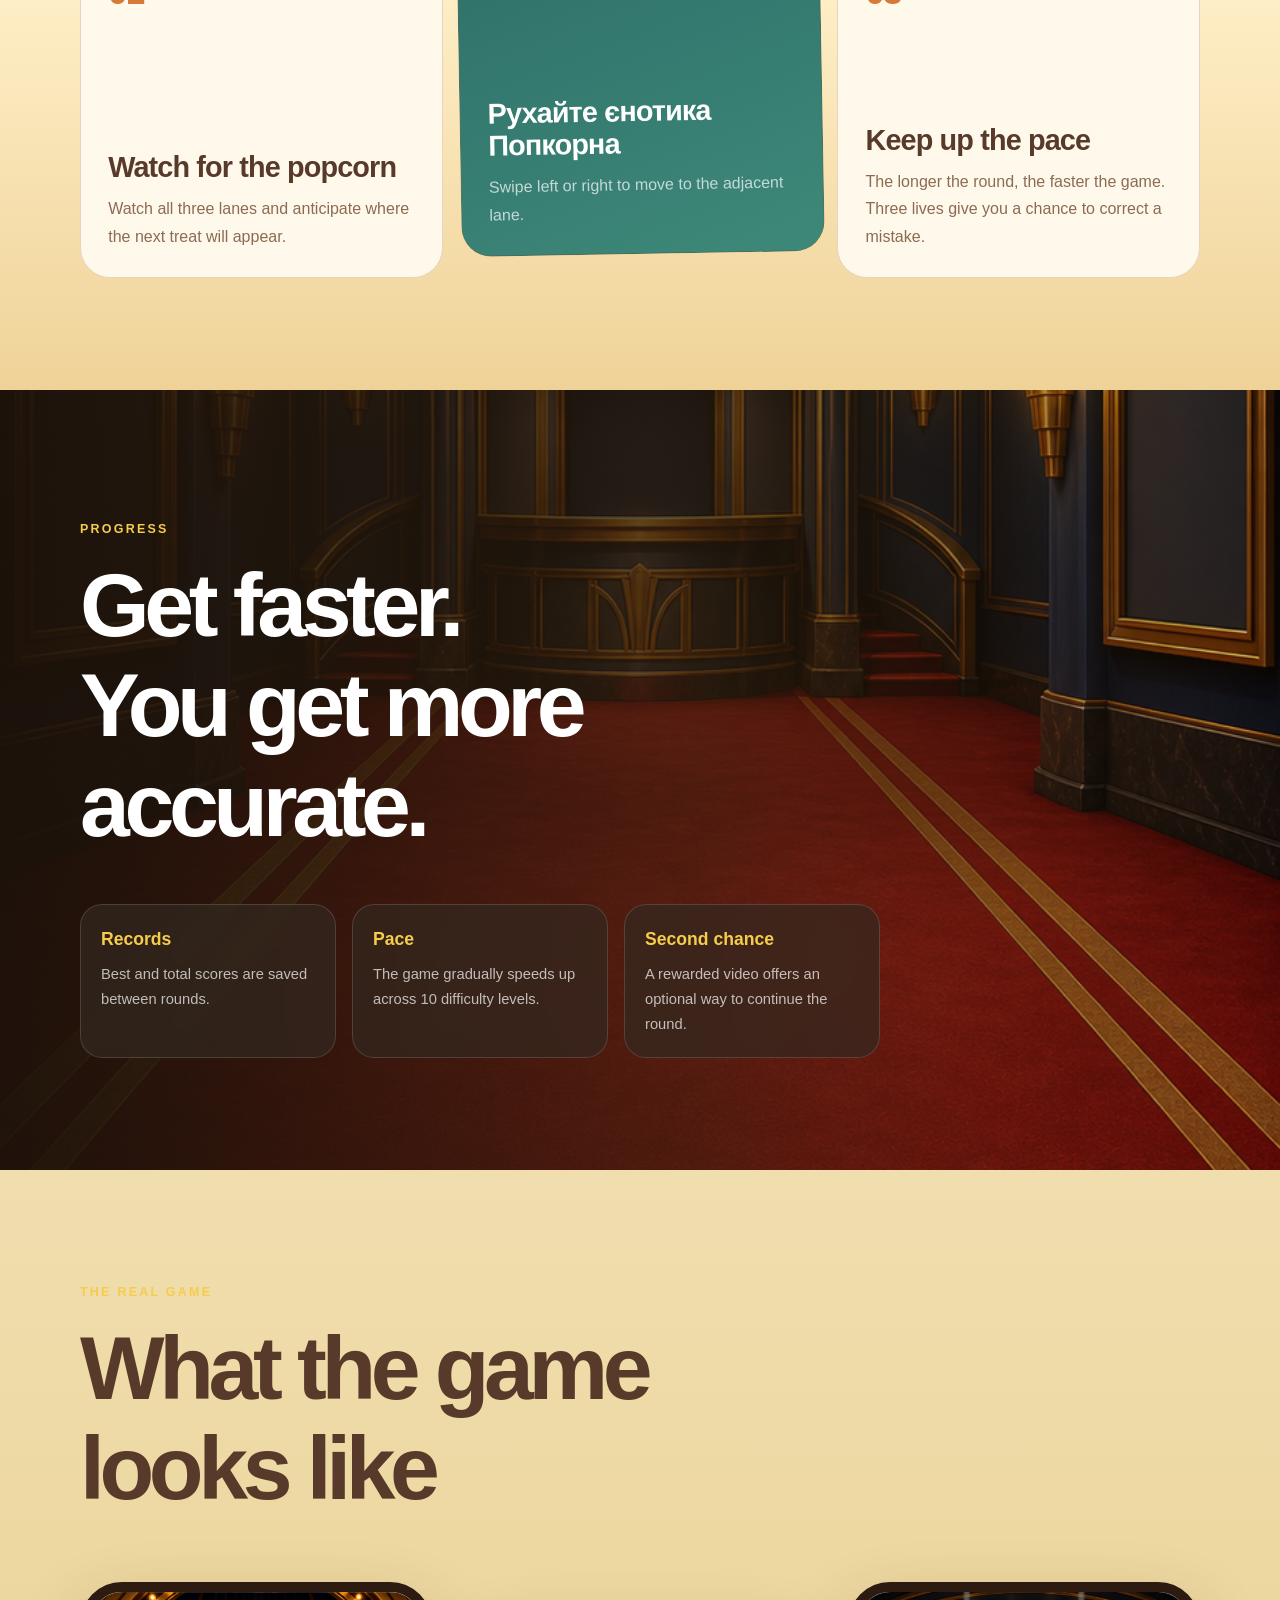
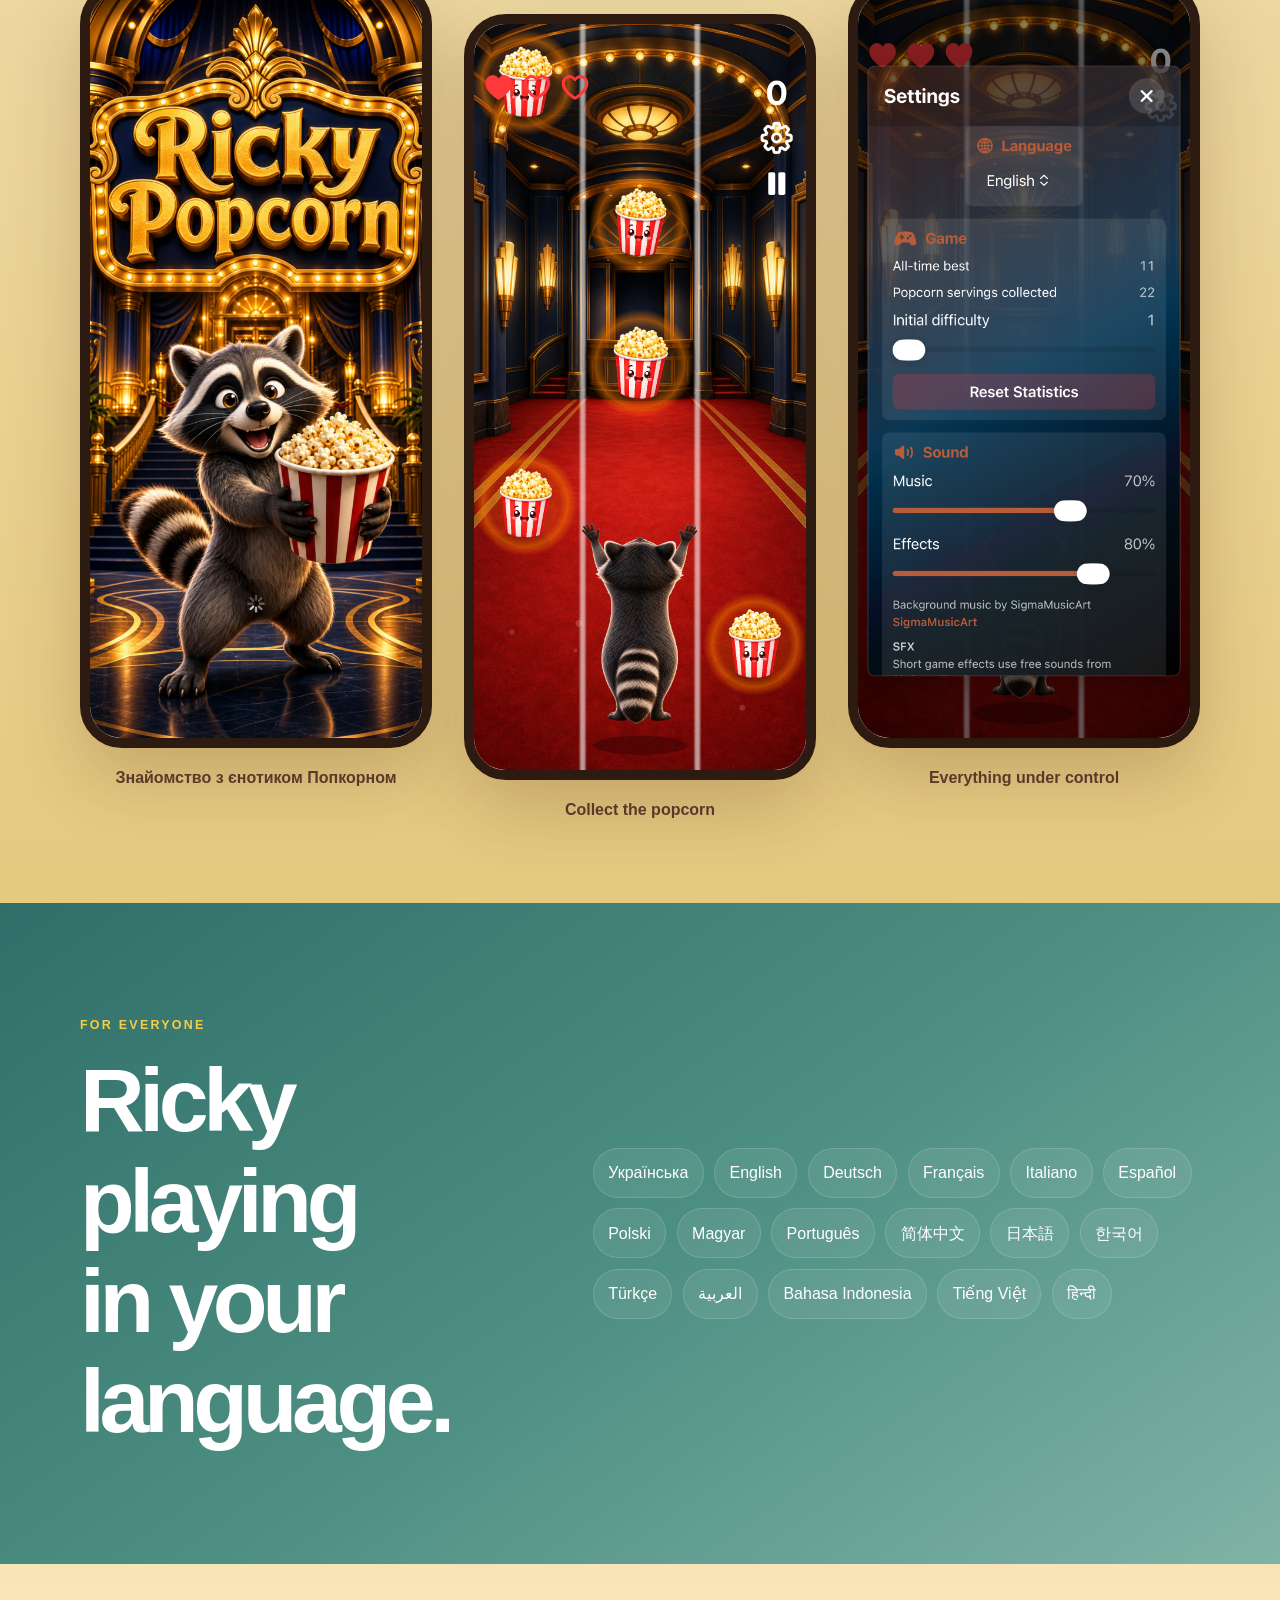
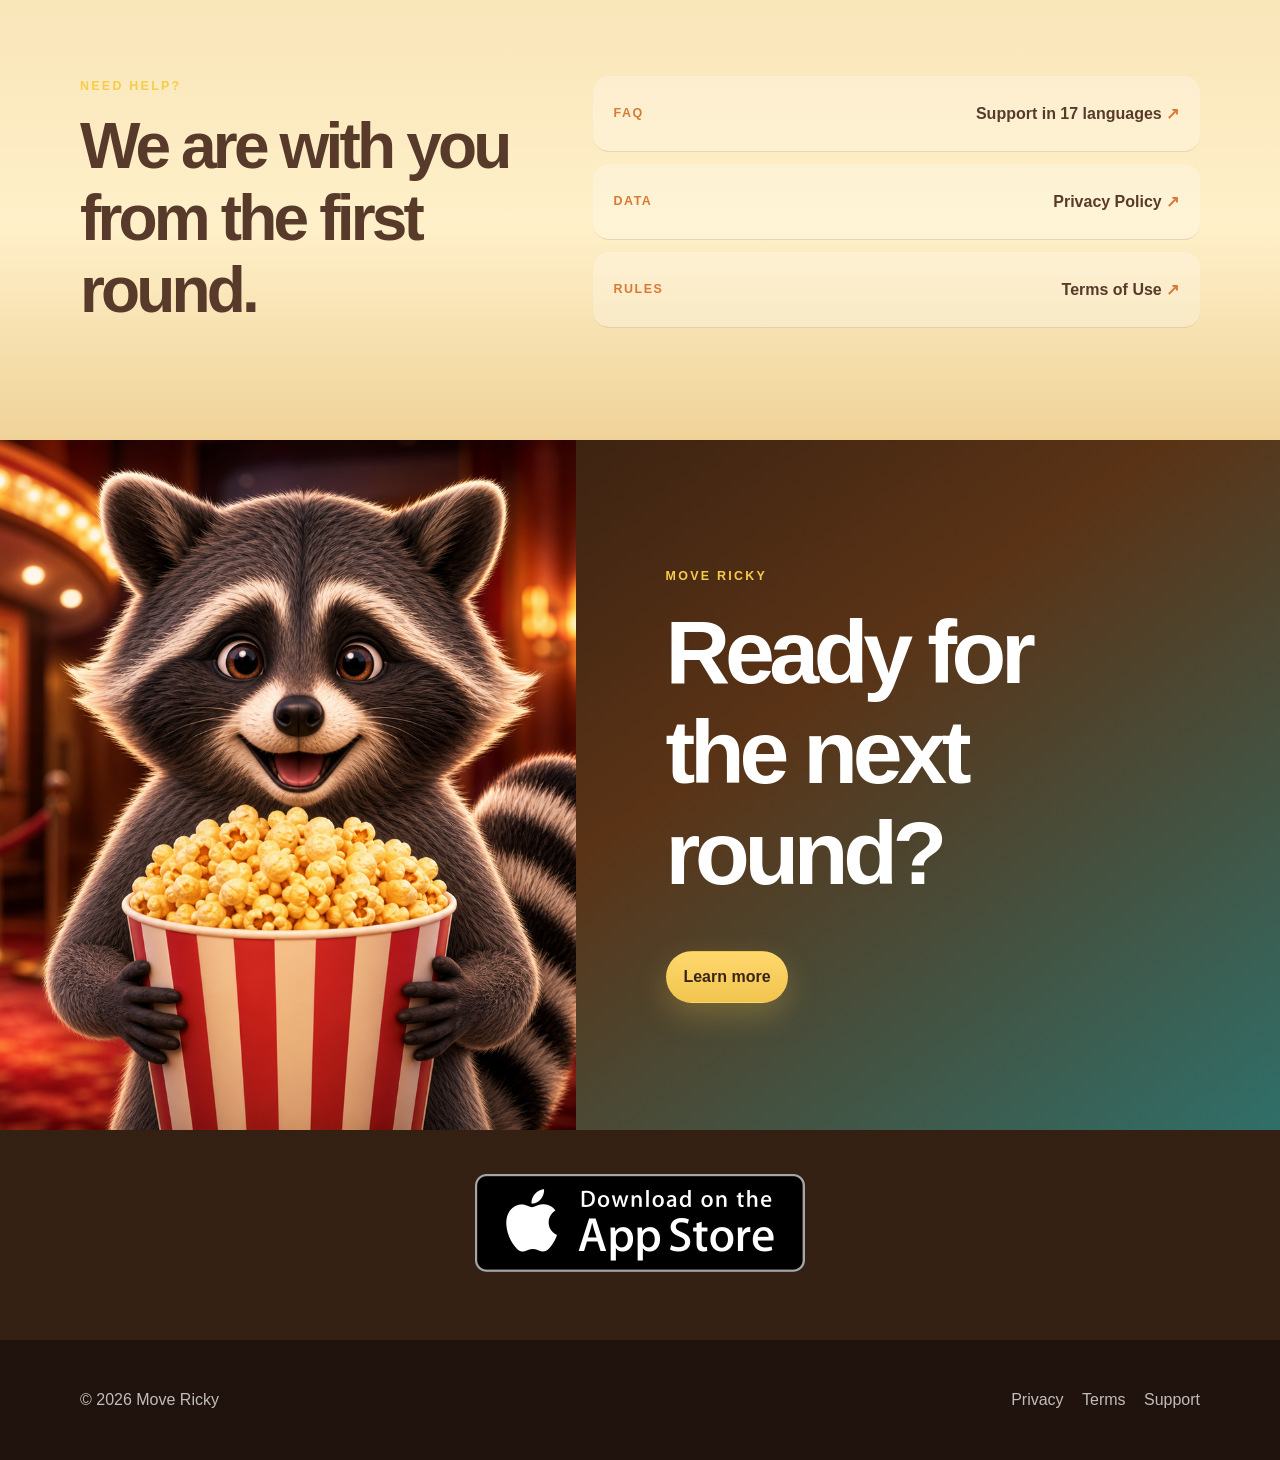
==== commit 6526f44d: "Refresh localized catalog cache key" ====
--- a/index.html
+++ b/index.html
@@ -138,7 +138,7 @@
   </main>
 
   <footer class="footer"><div class="shell footer-inner"><span>© 2026 <span>Єнотик Попкорн</span></span><div class="footer-links"><a href="privacy.html">Конфіденційність</a><a href="terms.html">Умови</a><a href="support.html">Підтримка</a></div></div></footer>
-  <script src="pageTranslations.js?v=20260728-1" defer></script>
+  <script src="pageTranslations.js?v=20260728-2" defer></script>
   <script src="siteI18n.js?v=20260728-1" defer></script>
   <script src="arcadeCompliance.js?v=20260728-1" defer></script>
 </body>
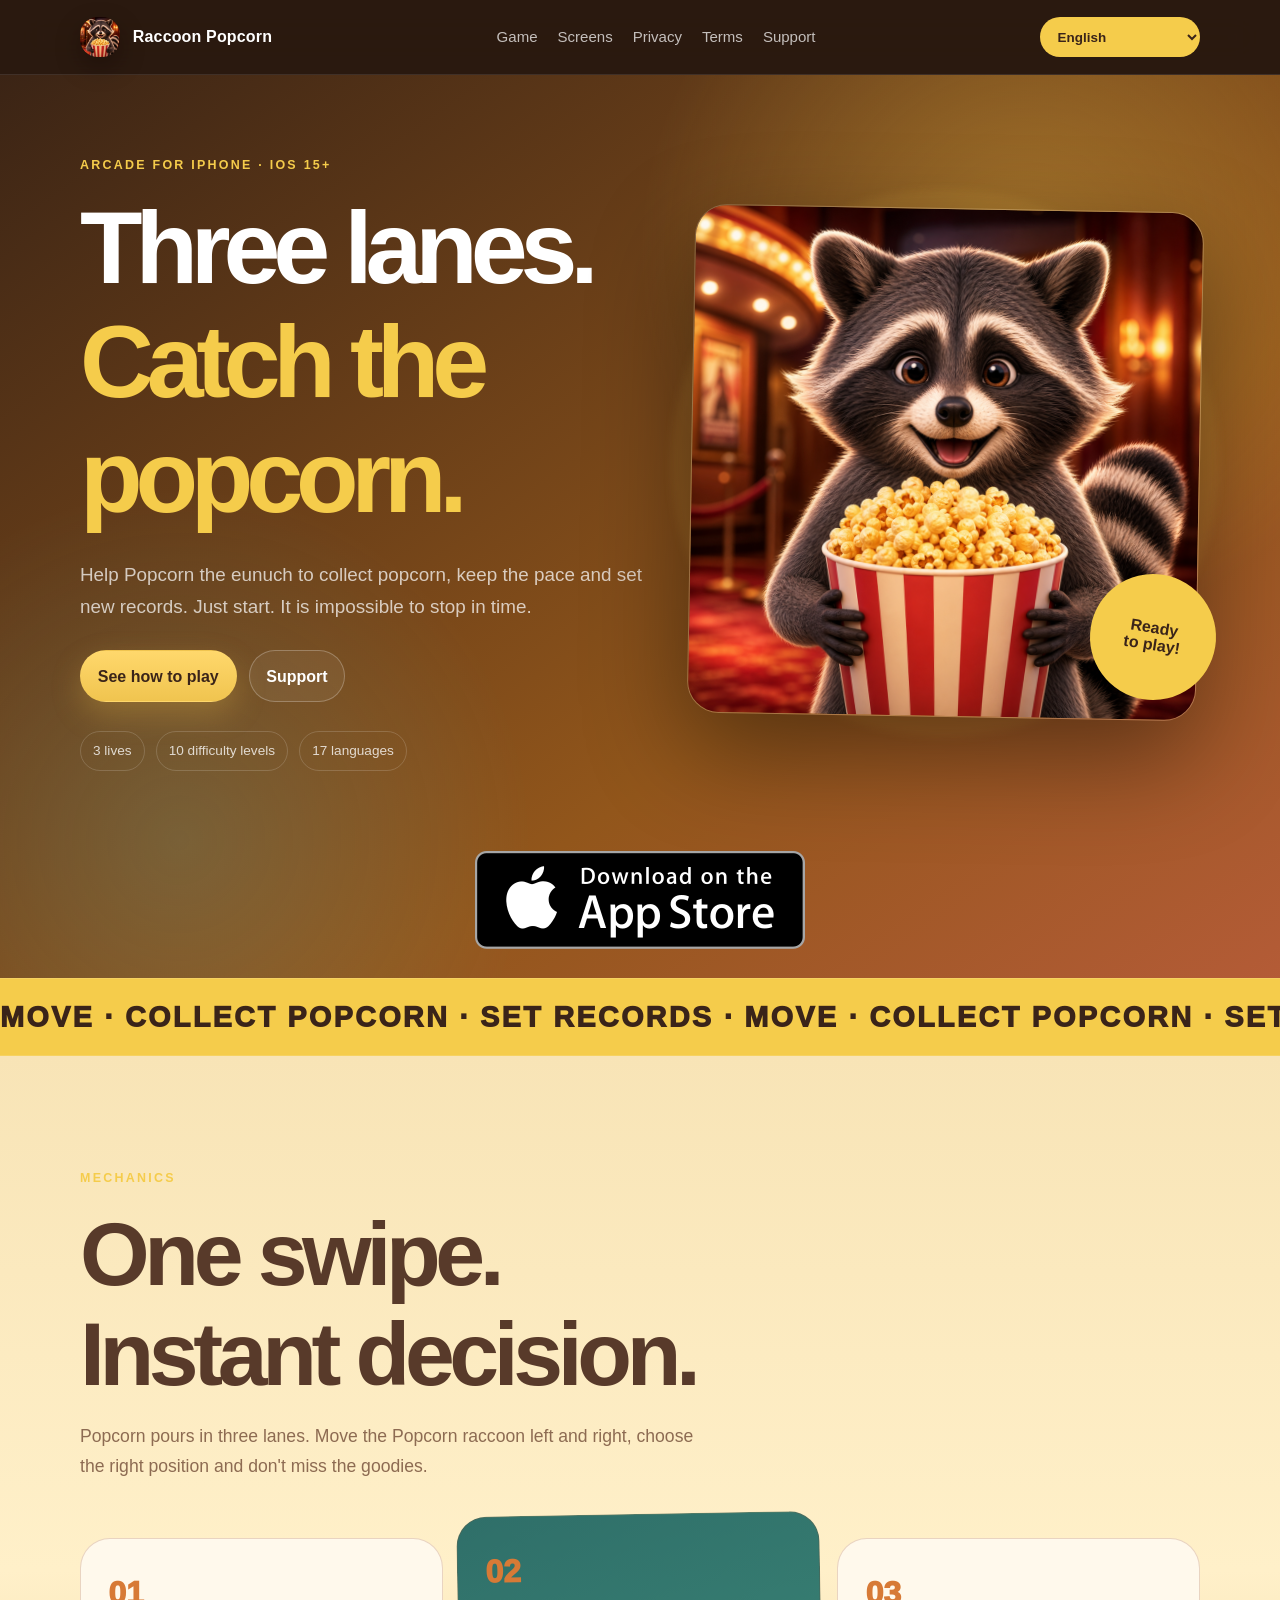
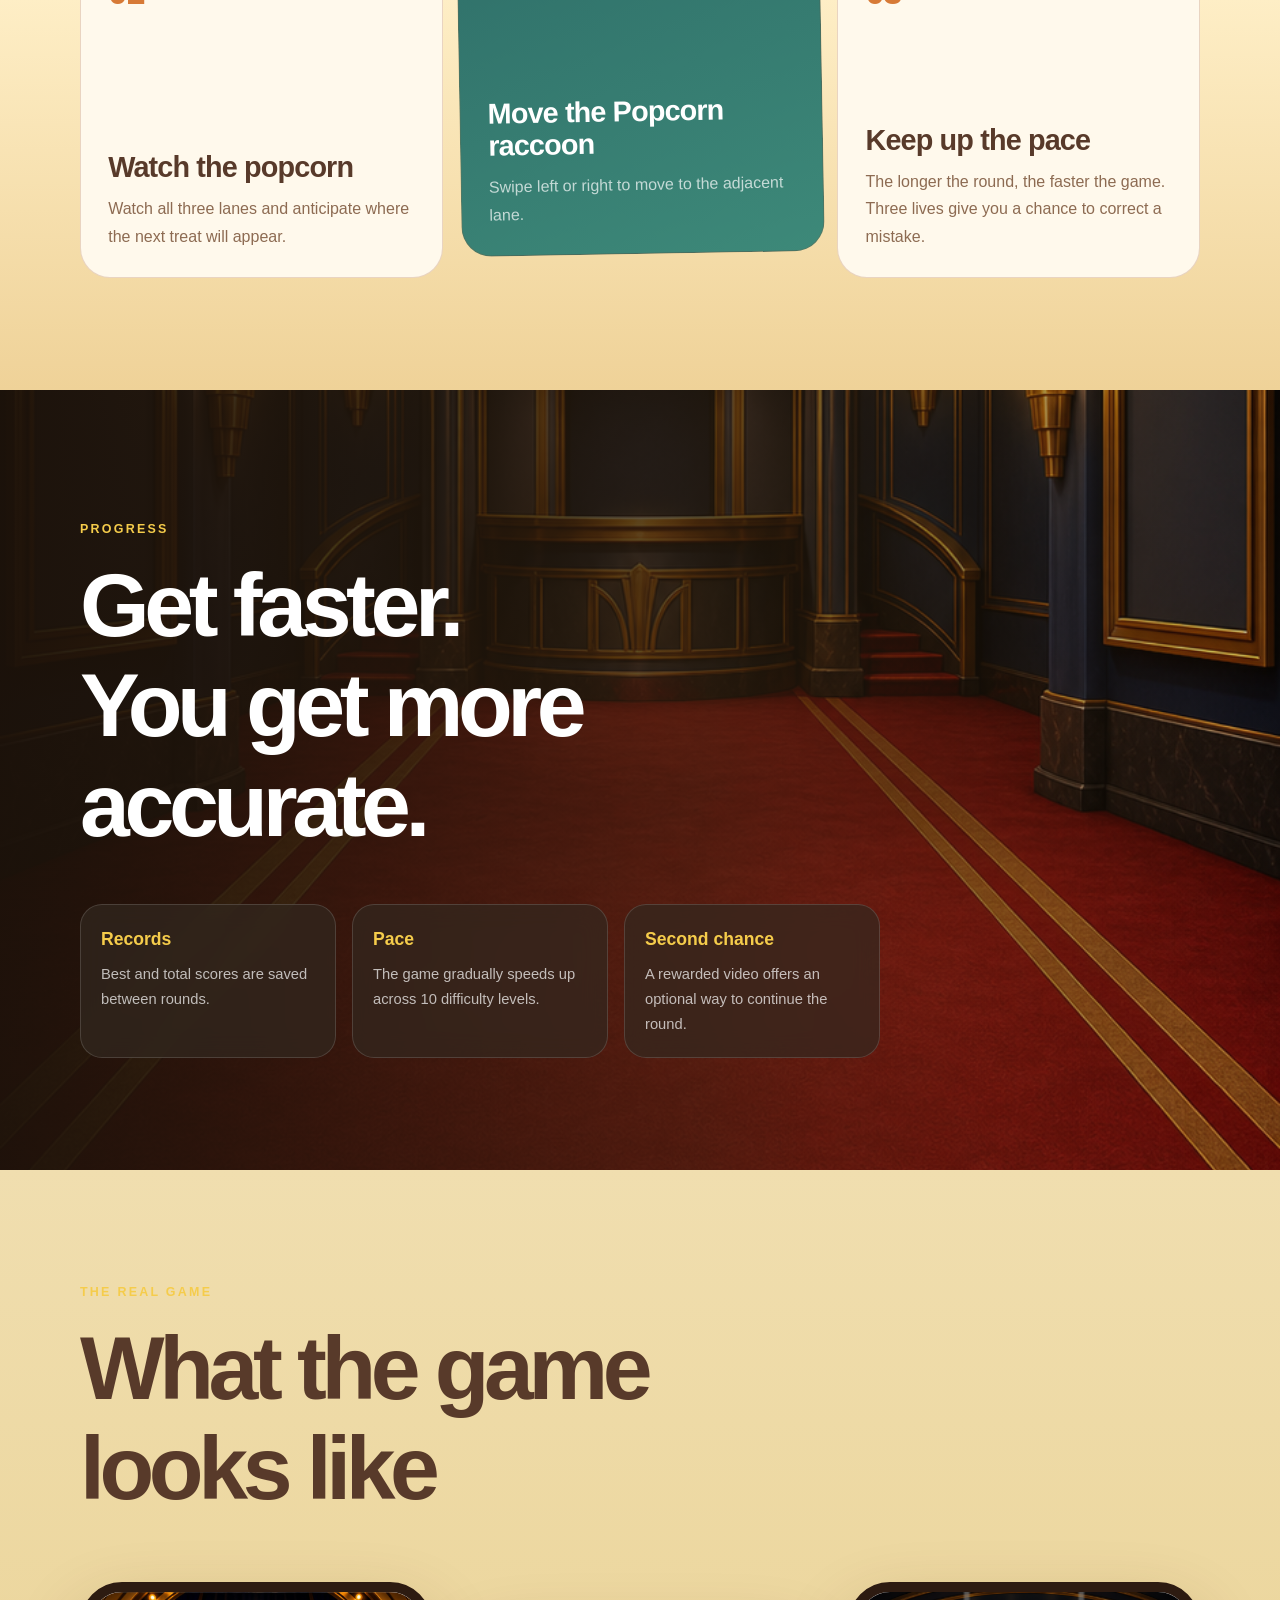
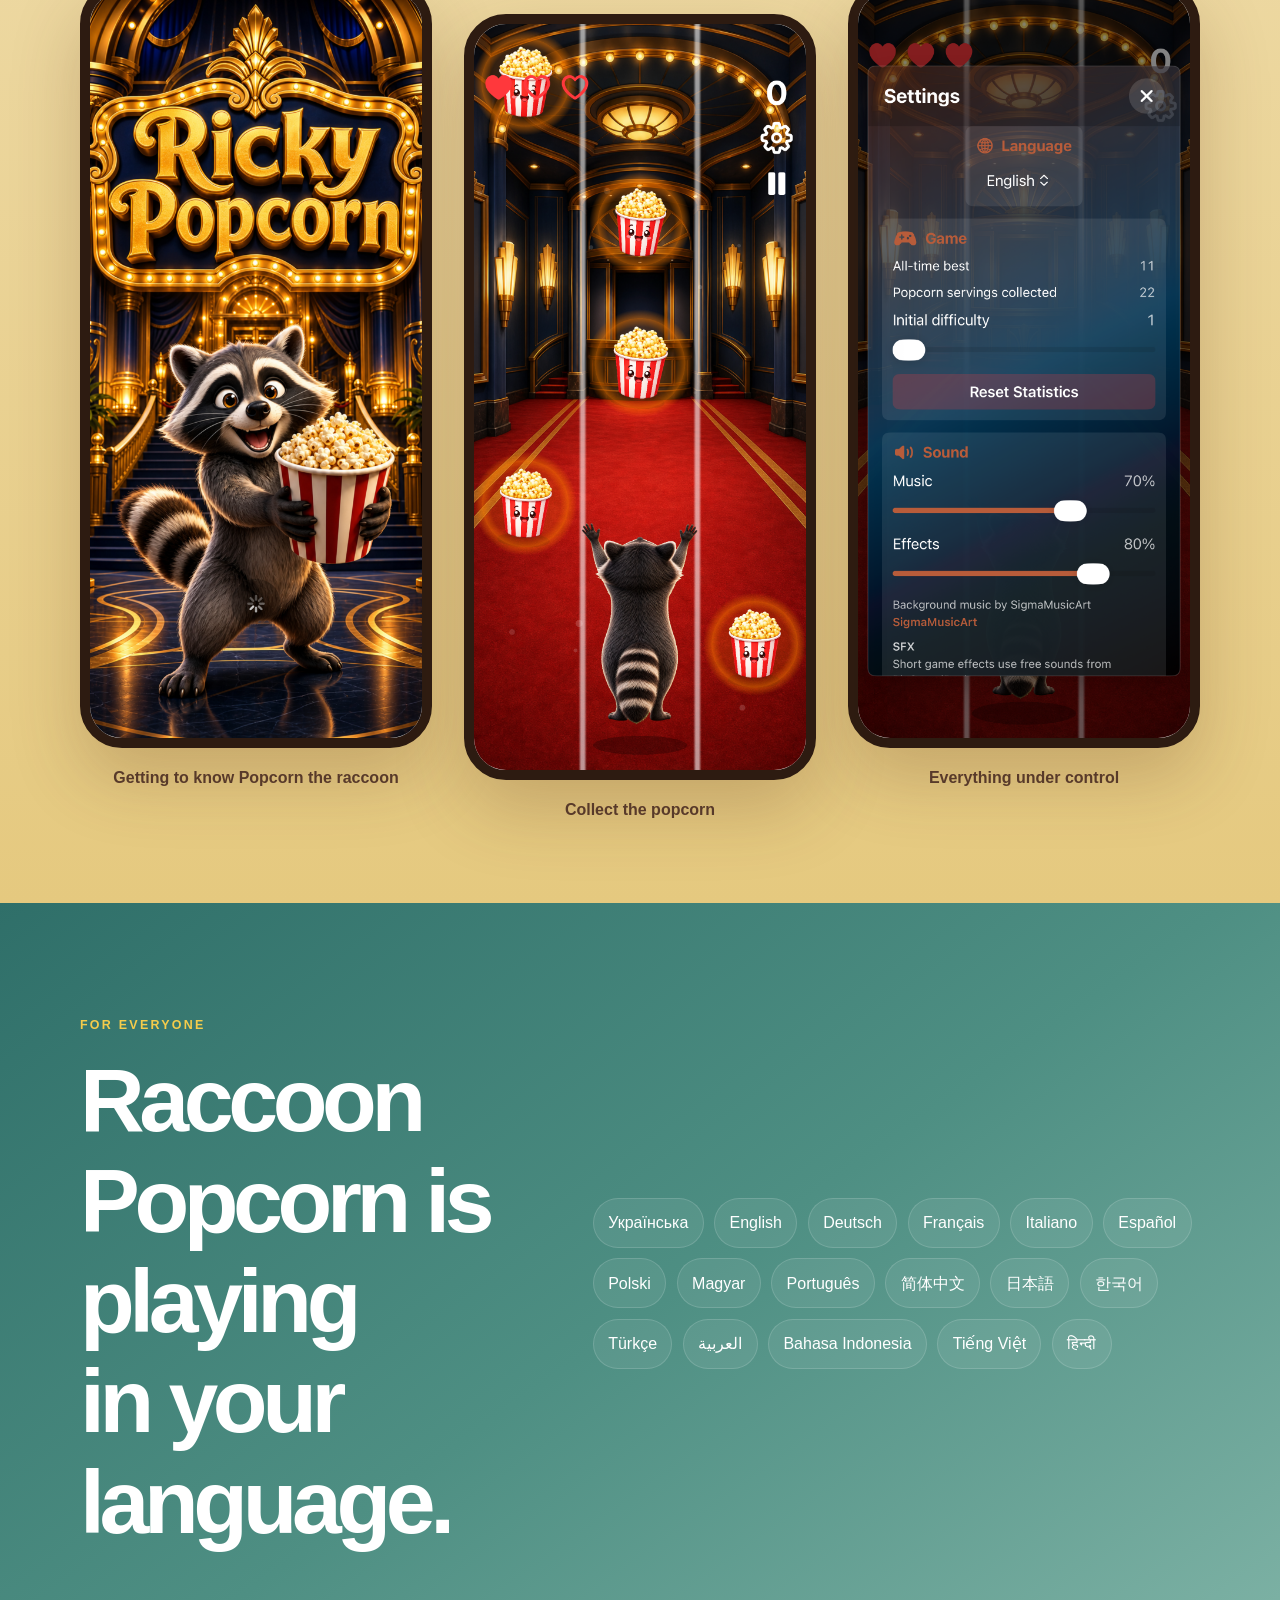
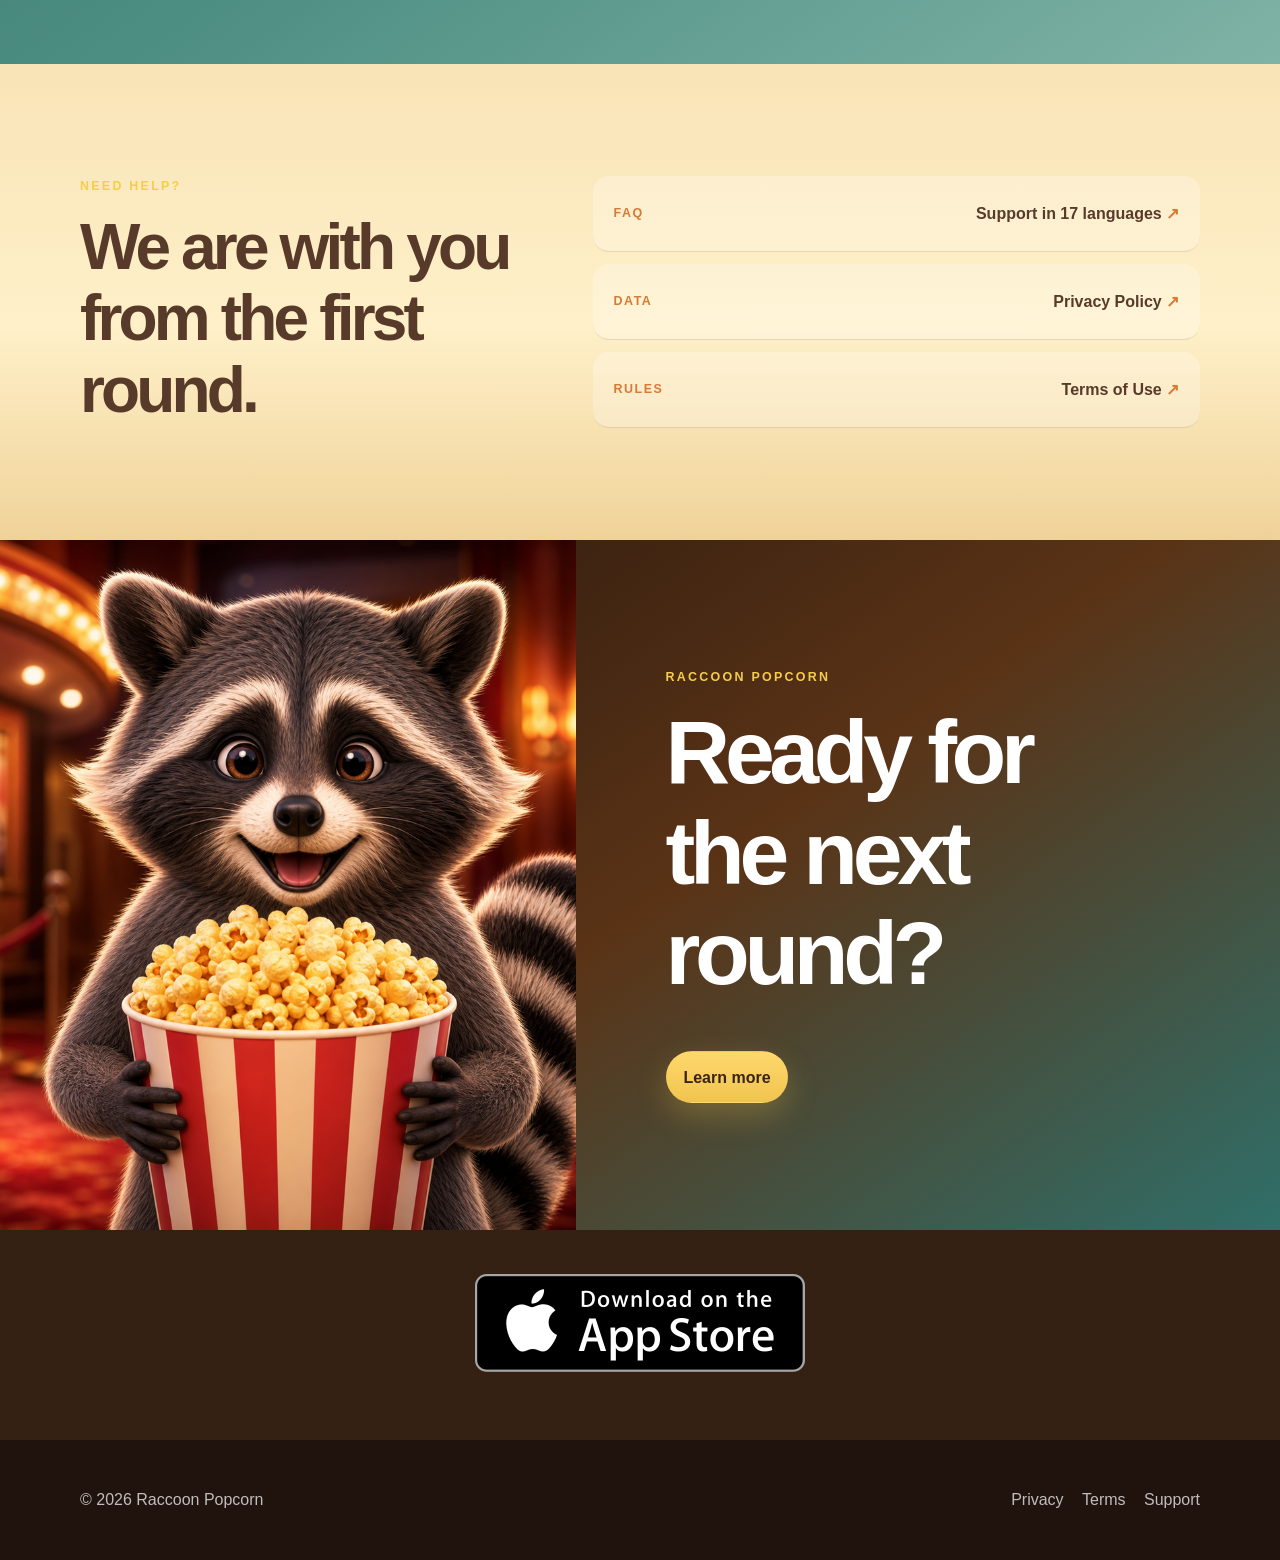
==== commit 3b98529c: "Add exact localized game copy" ====
--- a/index.html
+++ b/index.html
@@ -138,7 +138,7 @@
   </main>
 
   <footer class="footer"><div class="shell footer-inner"><span>© 2026 <span>Єнотик Попкорн</span></span><div class="footer-links"><a href="privacy.html">Конфіденційність</a><a href="terms.html">Умови</a><a href="support.html">Підтримка</a></div></div></footer>
-  <script src="pageTranslations.js?v=20260728-2" defer></script>
+  <script src="pageTranslationsV3.js?v=20260728-4" defer></script>
   <script src="siteI18n.js?v=20260728-1" defer></script>
   <script src="arcadeCompliance.js?v=20260728-1" defer></script>
 </body>
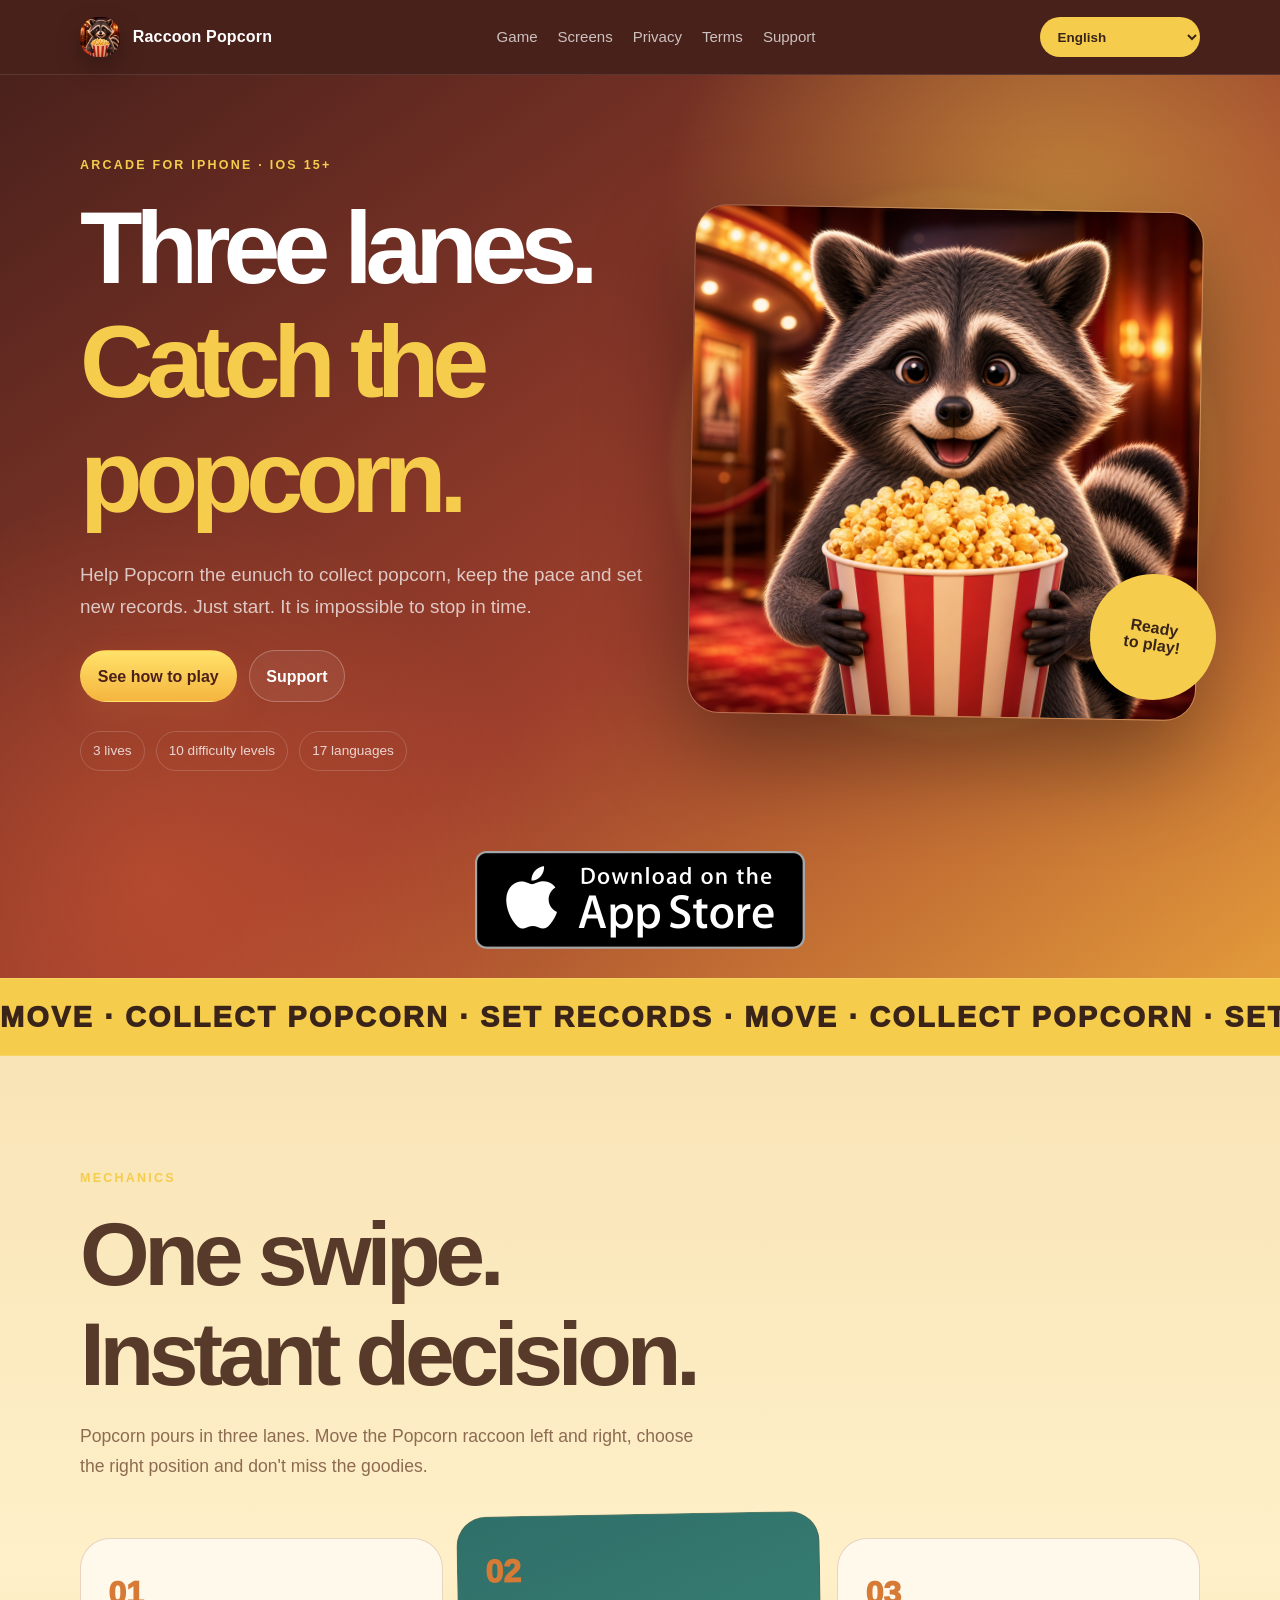
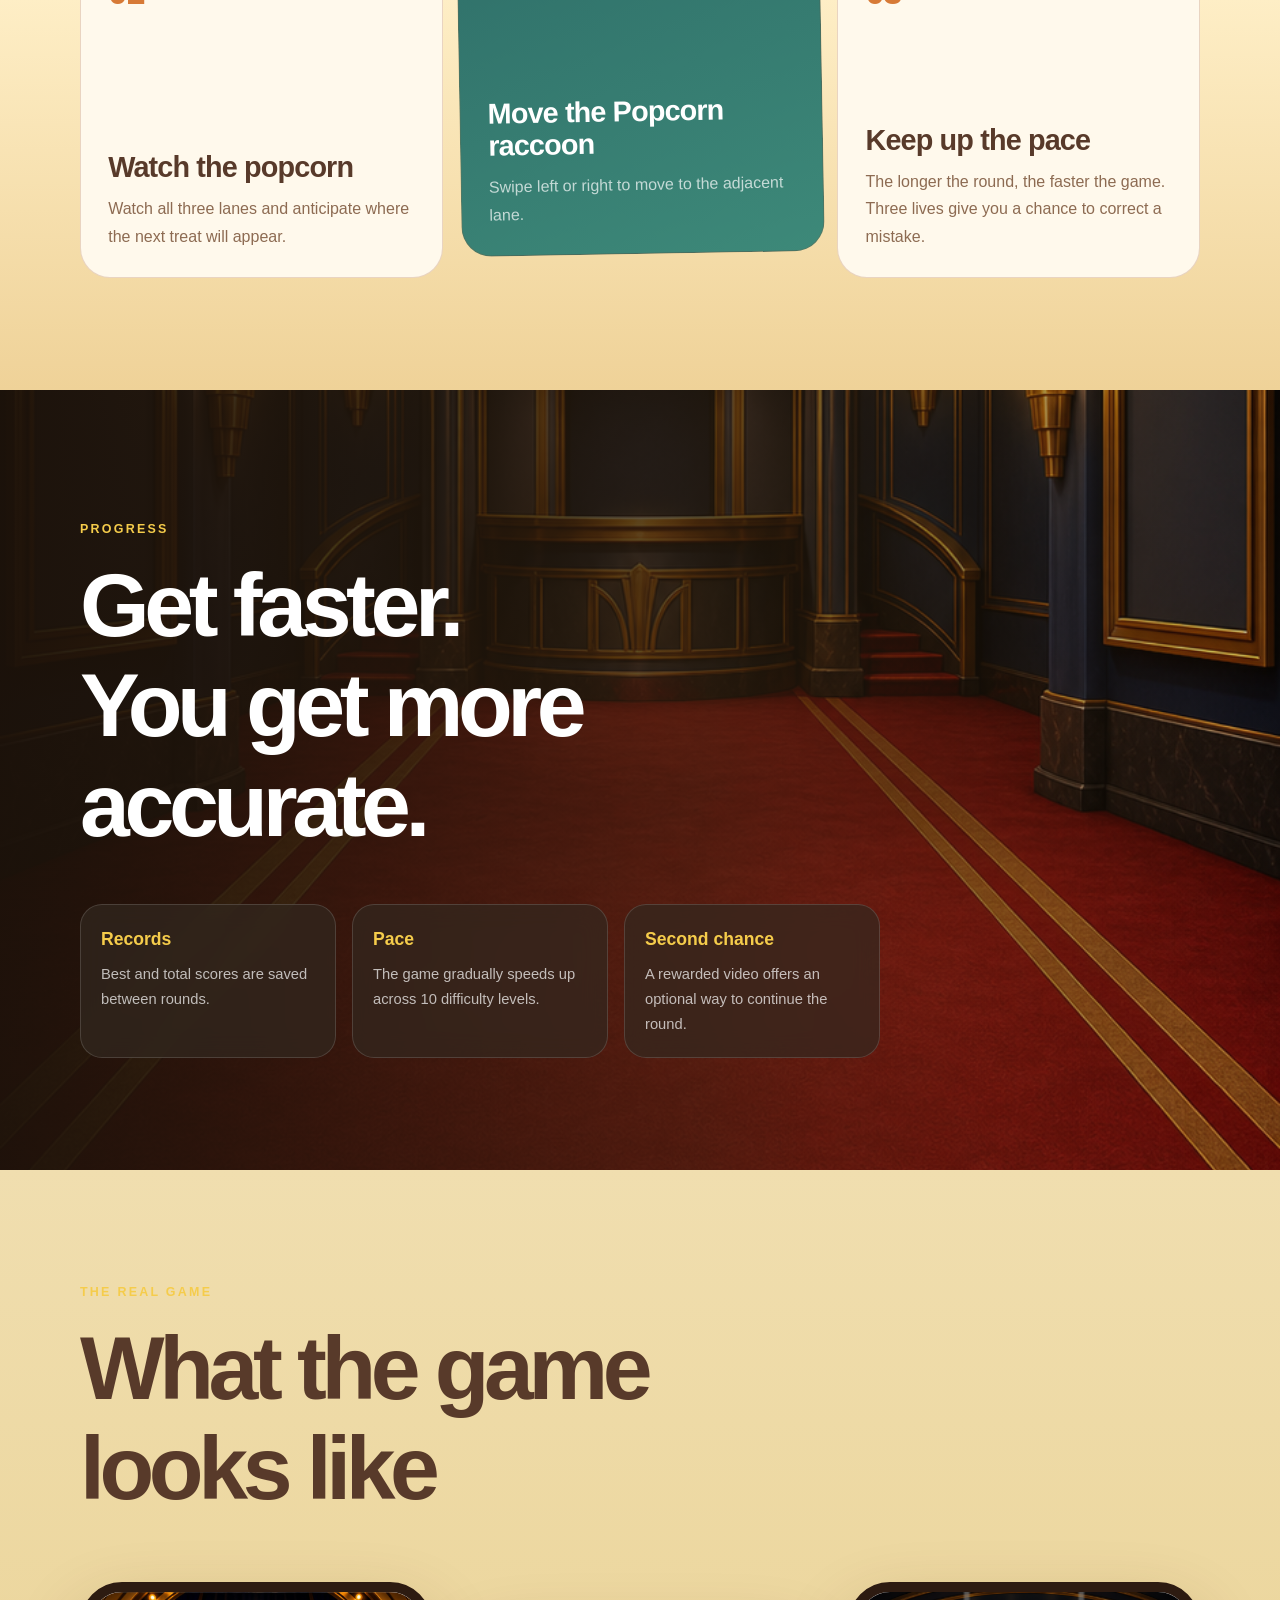
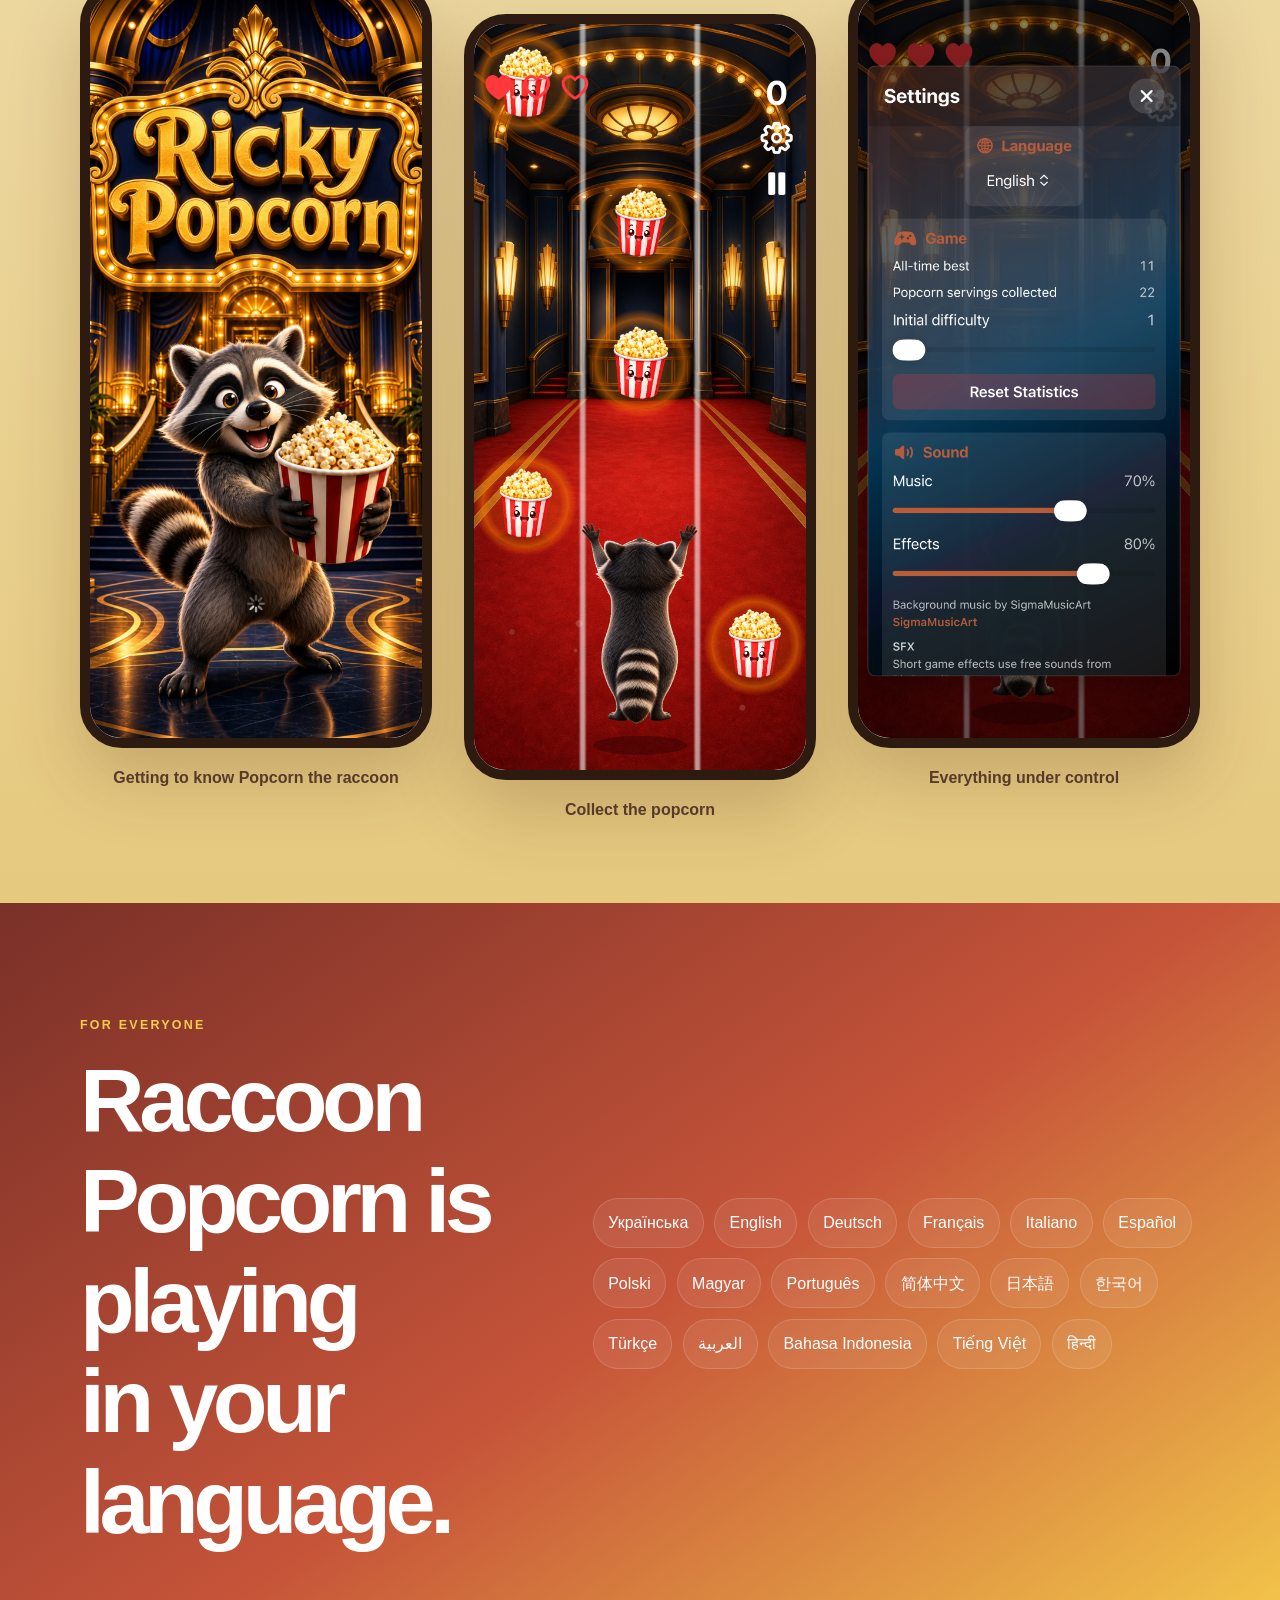
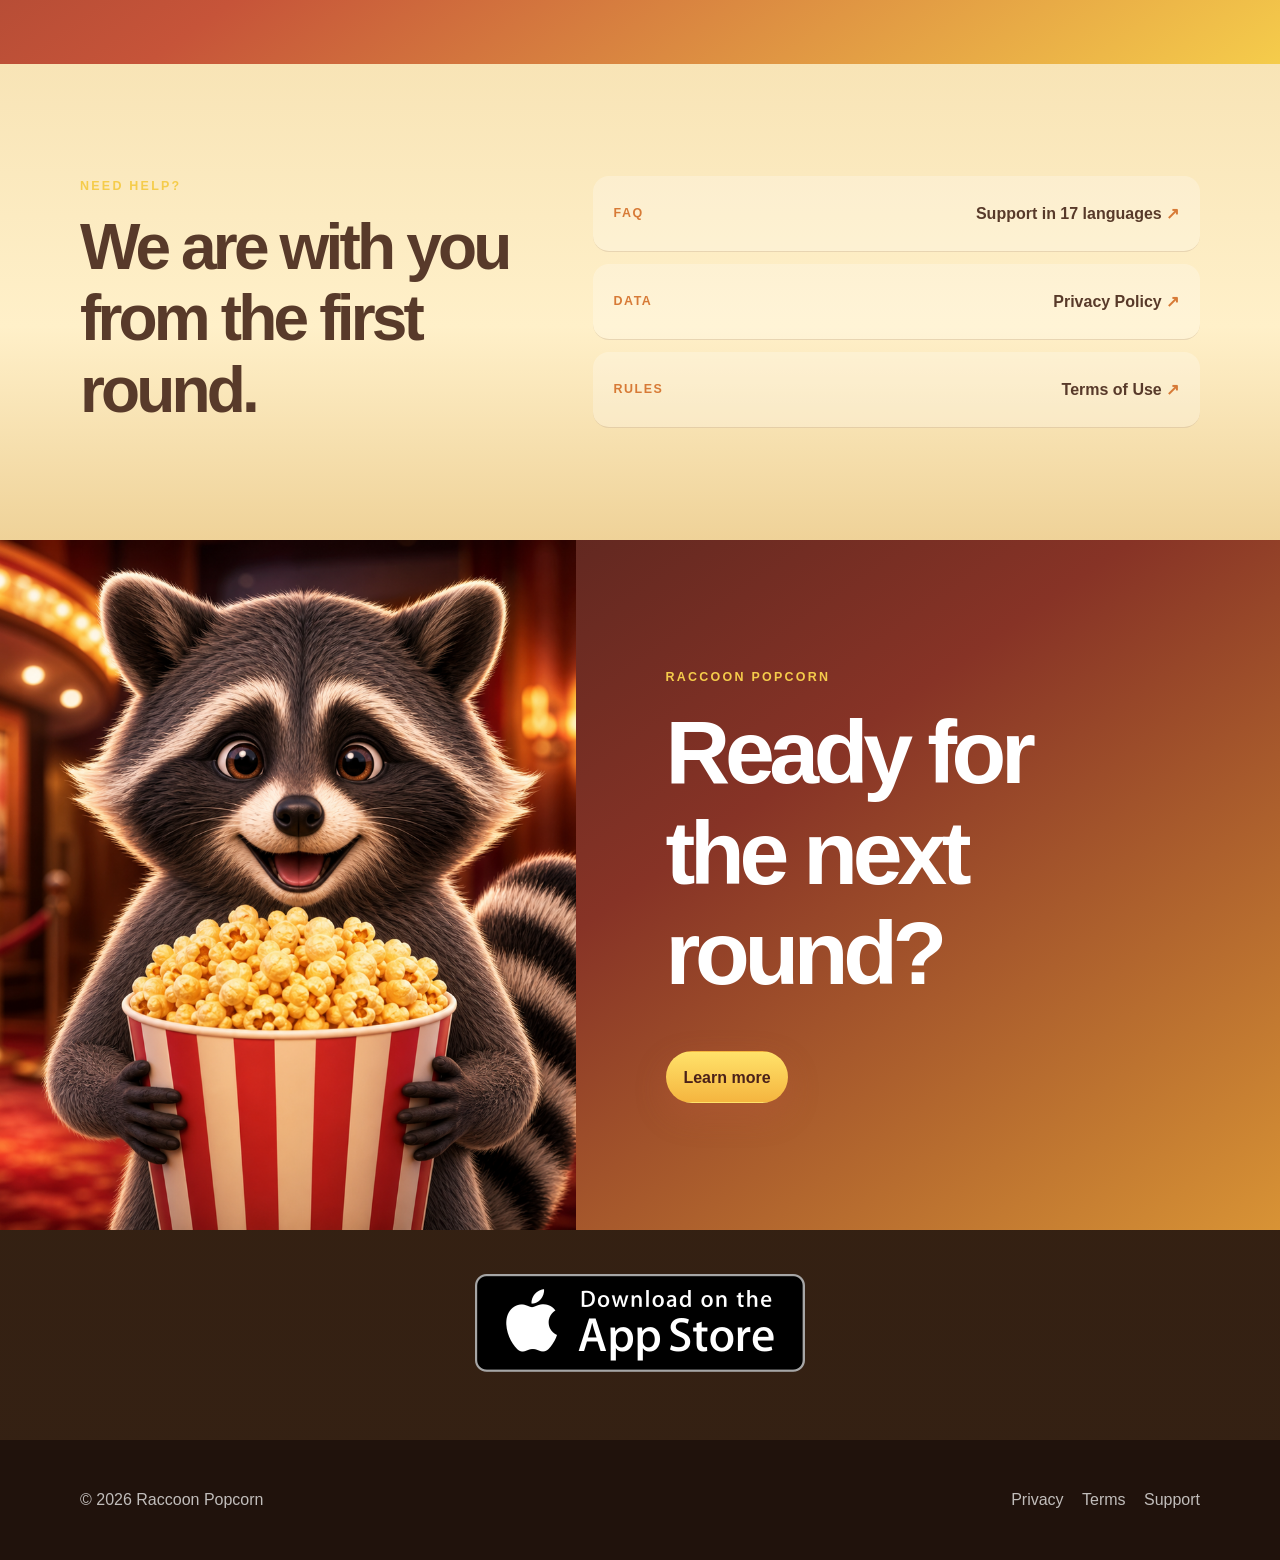
==== commit 9ee3ff4c: "Refresh themed stylesheet cache key" ====
--- a/index.html
+++ b/index.html
@@ -11,7 +11,7 @@
   <title>Єнотик Попкорн — мобільна аркада</title>
   <link rel="icon" type="image/png" href="images/rickyPopcornIcon.png">
   <link rel="apple-touch-icon" href="images/rickyPopcornIcon.png">
-  <link rel="stylesheet" href="site.css?v=20260728-1">
+  <link rel="stylesheet" href="site.css?v=20260728-5">
 </head>
 <body class="home">
   <a class="skip-link" href="#main">Перейти до вмісту</a>
--- a/site.css
+++ b/site.css
@@ -1065,6 +1065,13 @@
   margin-top: 3rem;
 }
 
+.topbar,
+.home .topbar { background: rgba(76, 35, 29, .94); }
+.button.primary { color: #4B2119; background: linear-gradient(180deg, #FFE26A, #F5B53F); box-shadow: 0 12px 30px rgba(184, 92, 58, .34); }
+.game-hero { background: radial-gradient(circle at 83% 16%, rgba(245, 204, 75, .52), transparent 25rem), radial-gradient(circle at 12% 82%, rgba(215, 91, 53, .46), transparent 24rem), linear-gradient(145deg, #4A211C, #9E3F2C 54%, #EAA33C); }
+.languages-band { background: linear-gradient(145deg, #7A3028, #C65439 52%, #F5CC4B); }
+.final-game-cta { background: linear-gradient(145deg, #3D1D1B, #873326 50%, #D89335); }
+
 @media (max-width: 900px) {
   .game-hero-grid,
   .section-heading.wide,
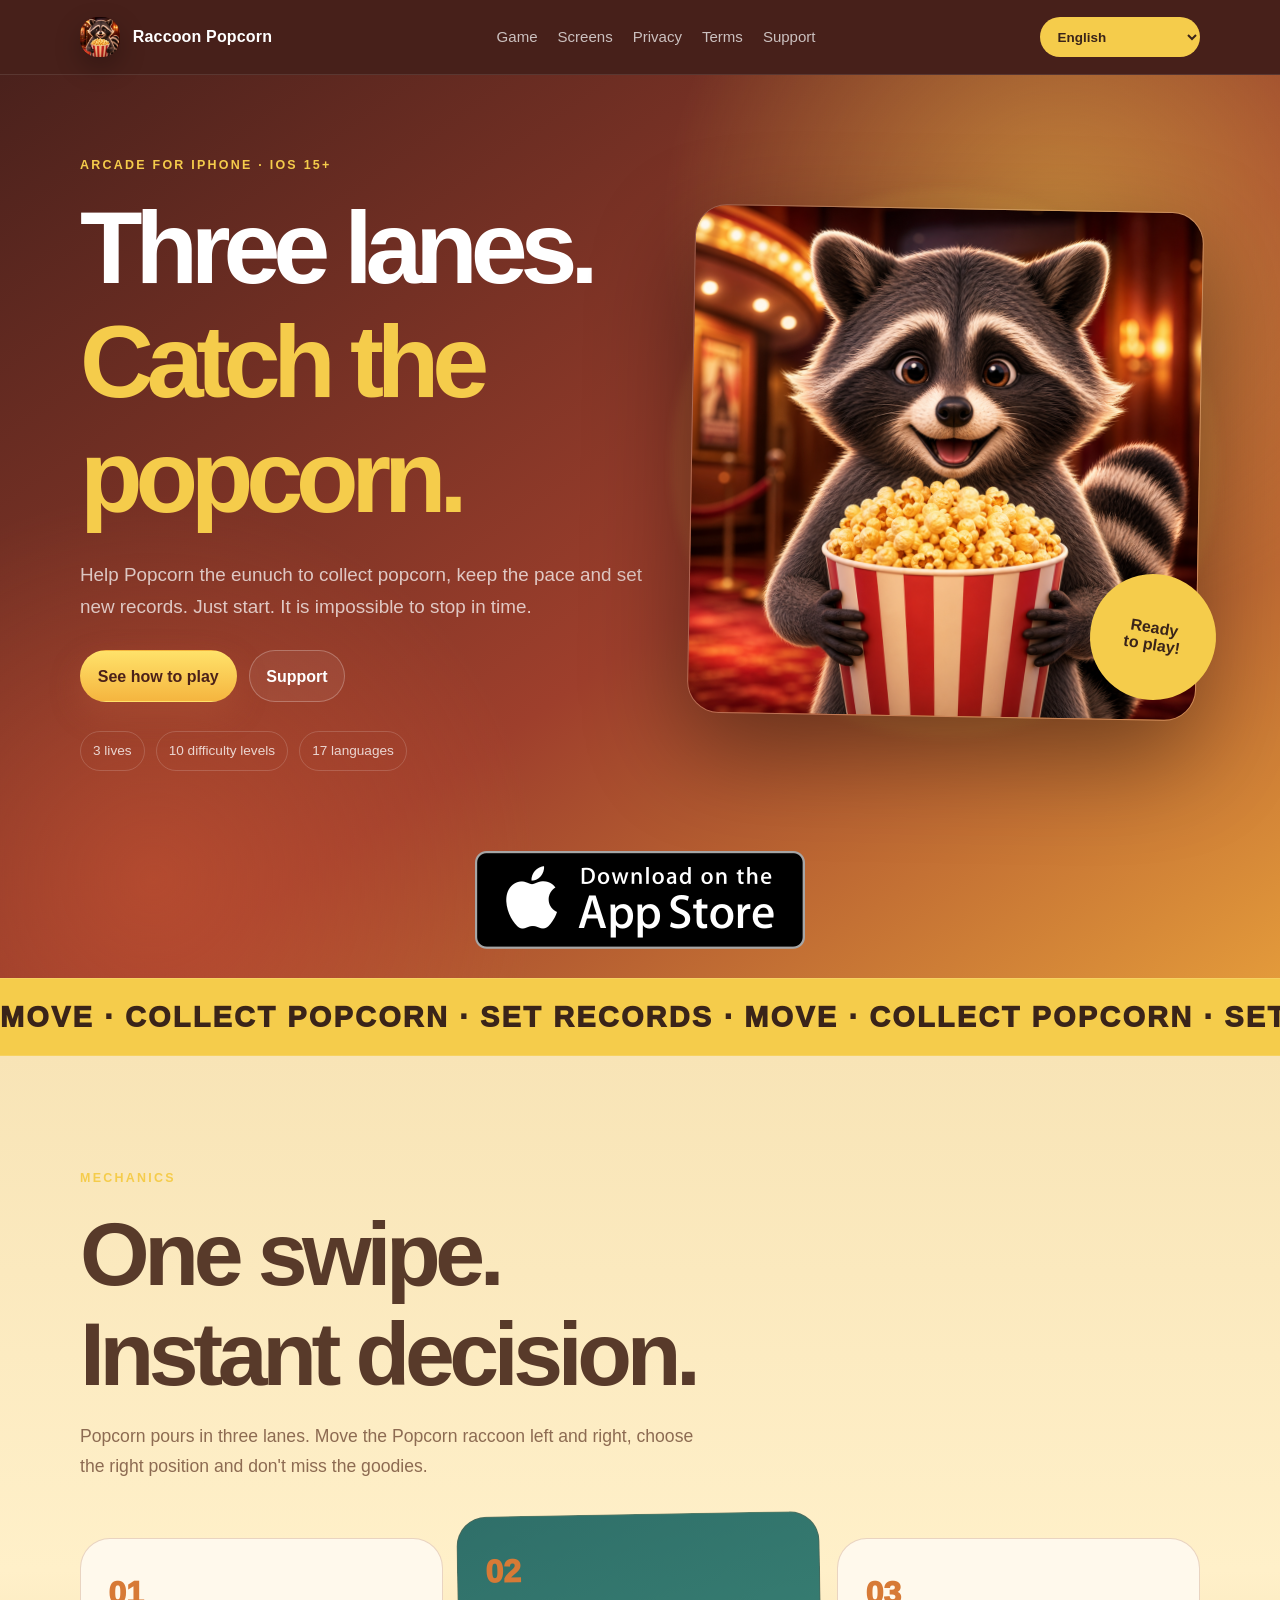
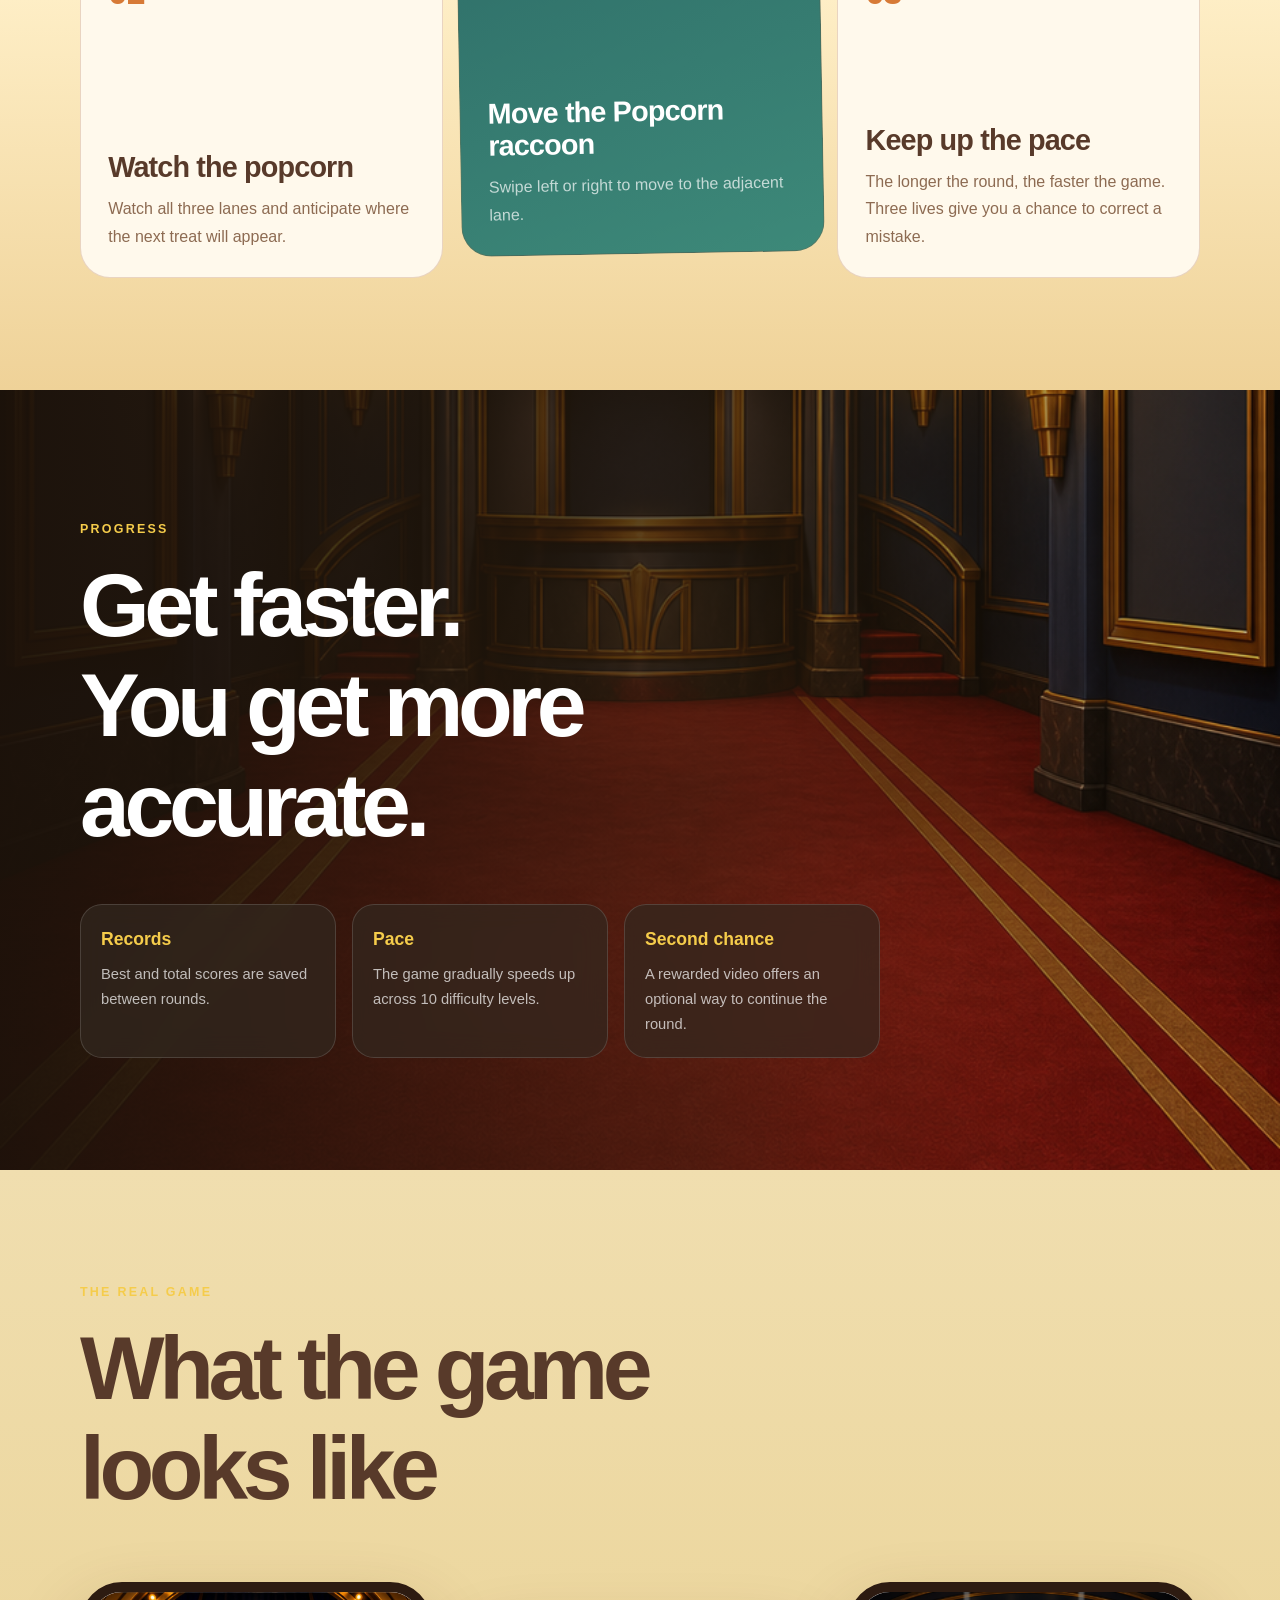
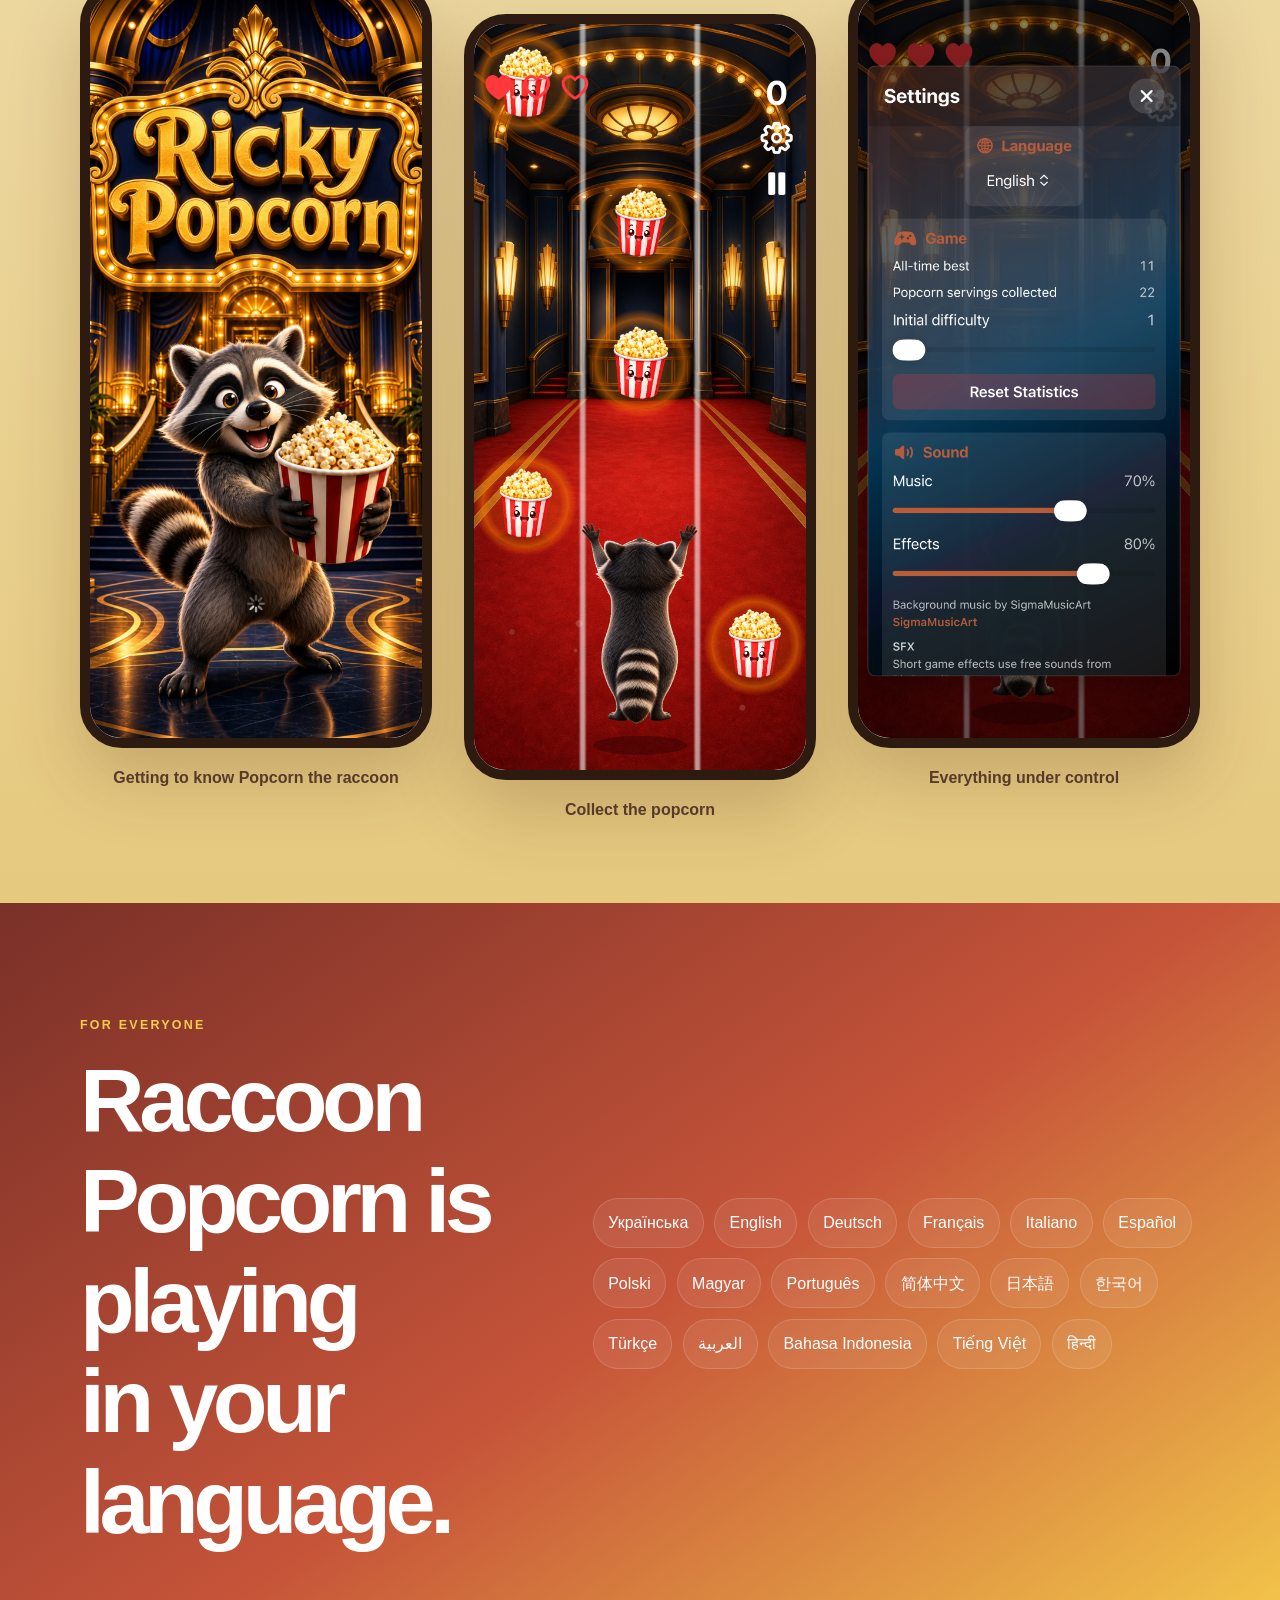
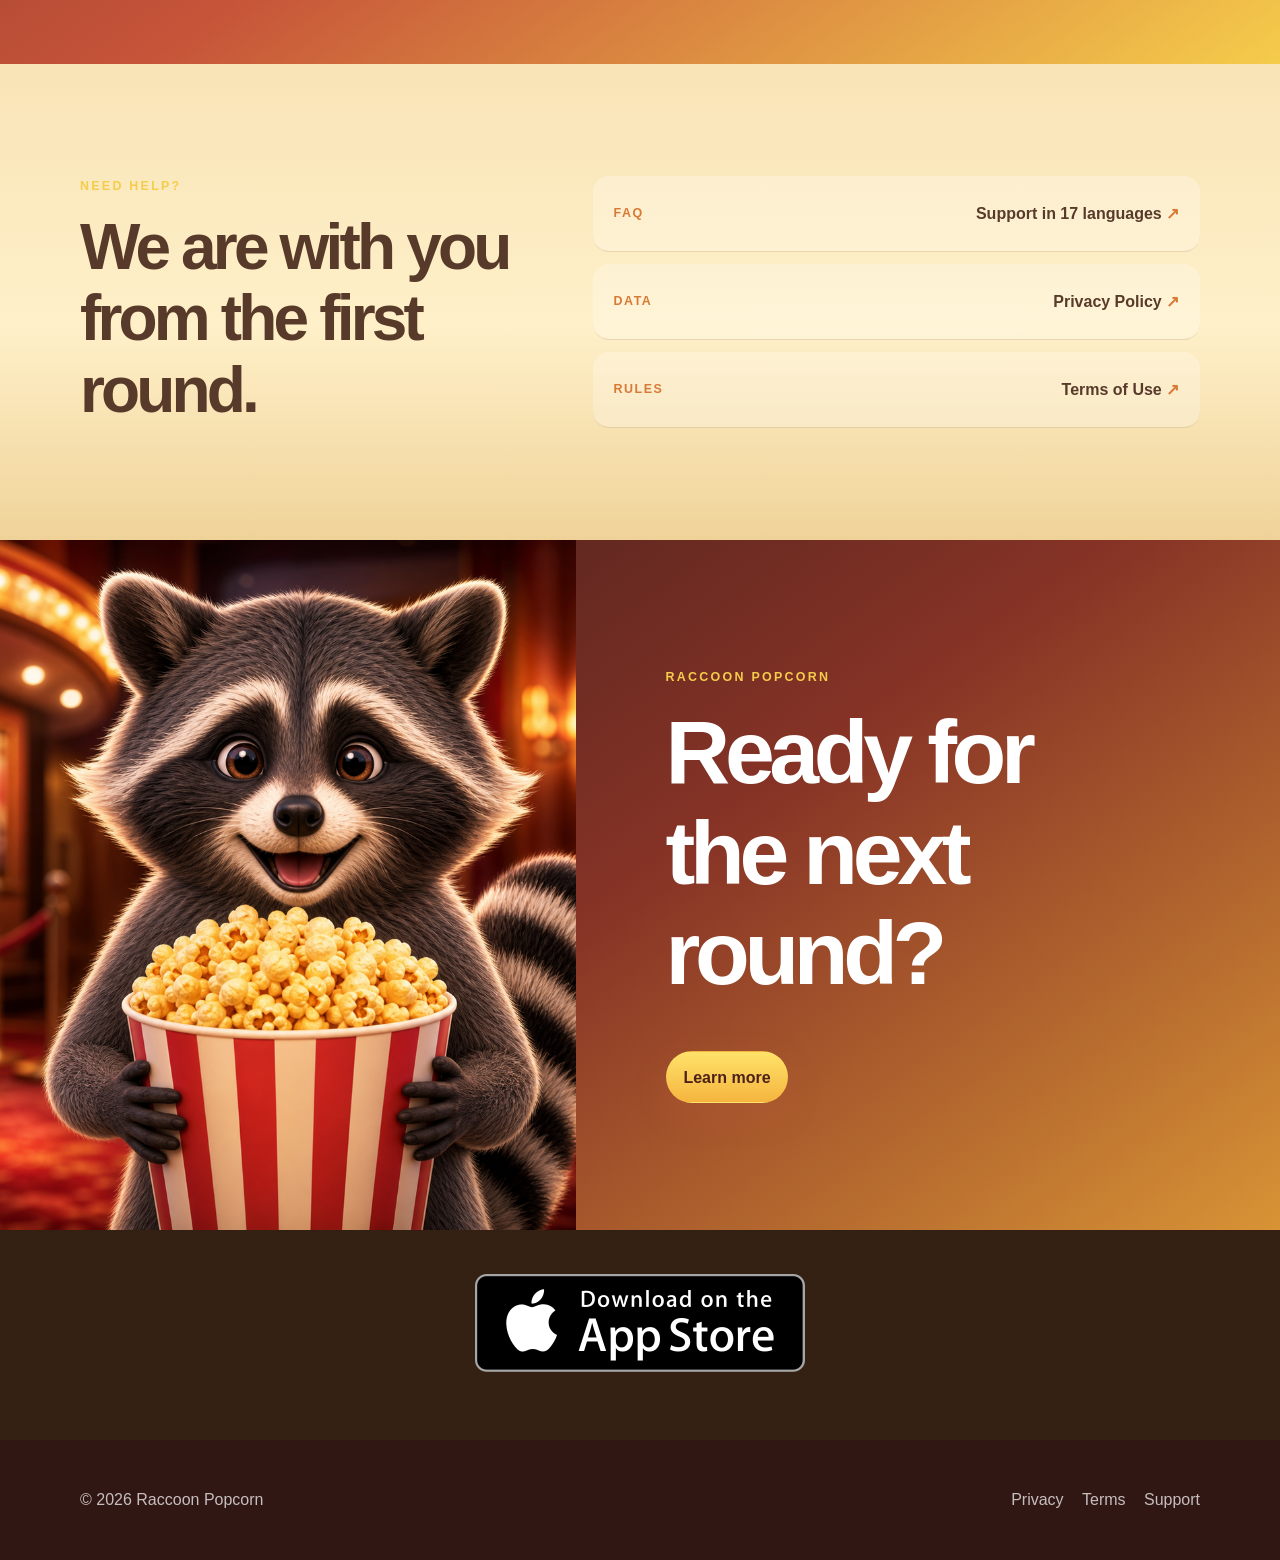
==== commit e9dba08a: "Apply game palette across support pages" ====
--- a/index.html
+++ b/index.html
@@ -11,7 +11,7 @@
   <title>Єнотик Попкорн — мобільна аркада</title>
   <link rel="icon" type="image/png" href="images/rickyPopcornIcon.png">
   <link rel="apple-touch-icon" href="images/rickyPopcornIcon.png">
-  <link rel="stylesheet" href="site.css?v=20260728-5">
+  <link rel="stylesheet" href="site.css?v=20260728-7">
 </head>
 <body class="home">
   <a class="skip-link" href="#main">Перейти до вмісту</a>
--- a/site.css
+++ b/site.css
@@ -1175,3 +1175,15 @@
     max-width: 42vw;
   }
 }
+
+/* Shared support and legal pages use Ricky Popcorn's cinema-red and popcorn-gold palette. */
+.topbar, .home .topbar { background: rgba(74, 33, 28, .94); }
+body:not(.home) { background: radial-gradient(circle at 12% 12%, rgba(245, 204, 75, .38), transparent 22rem), radial-gradient(circle at 88% 18%, rgba(234, 163, 60, .3), transparent 24rem), linear-gradient(180deg, #FFFDF8, #FFF0C7 54%, #F6D69A); }
+.legal-hero { background: radial-gradient(circle at 82% 16%, rgba(245, 204, 75, .54), transparent 23rem), linear-gradient(145deg, #4A211C, #9E3F2C 53%, #EAA33C); }
+.summary { border-color: rgba(158, 63, 44, .3); background: rgba(245, 204, 75, .22); }
+.toc, .stat-card, .faq details { border-color: rgba(158, 63, 44, .23); background: rgba(255, 253, 247, .82); }
+.faq details[open] { background: #FFFFFF; box-shadow: 0 14px 36px rgba(74, 33, 28, .13); }
+.document p, .document li, .faq-answer { color: #654639; }
+.page-card { background: linear-gradient(145deg, #4A211C, #873326 55%, #D89335); }
+.page-card::after { color: #FFE877; }
+.footer { background: #311714; }
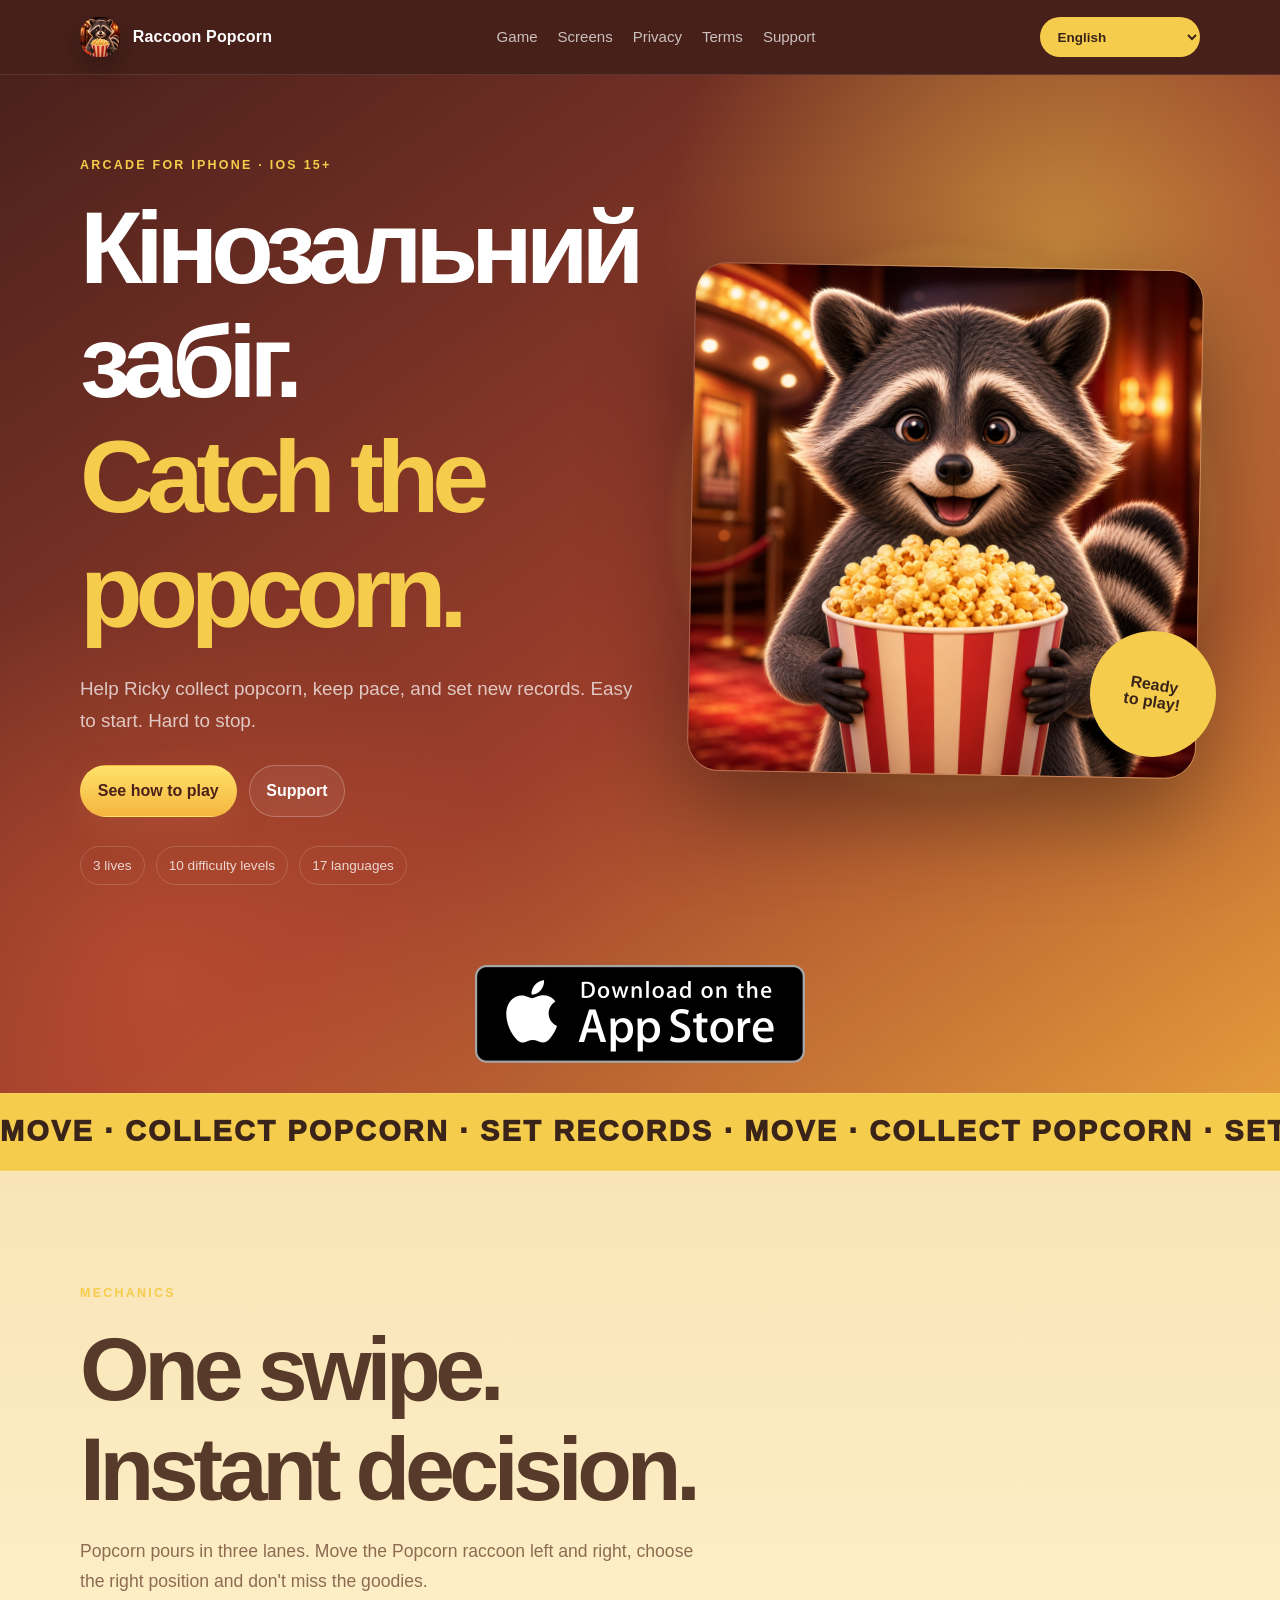
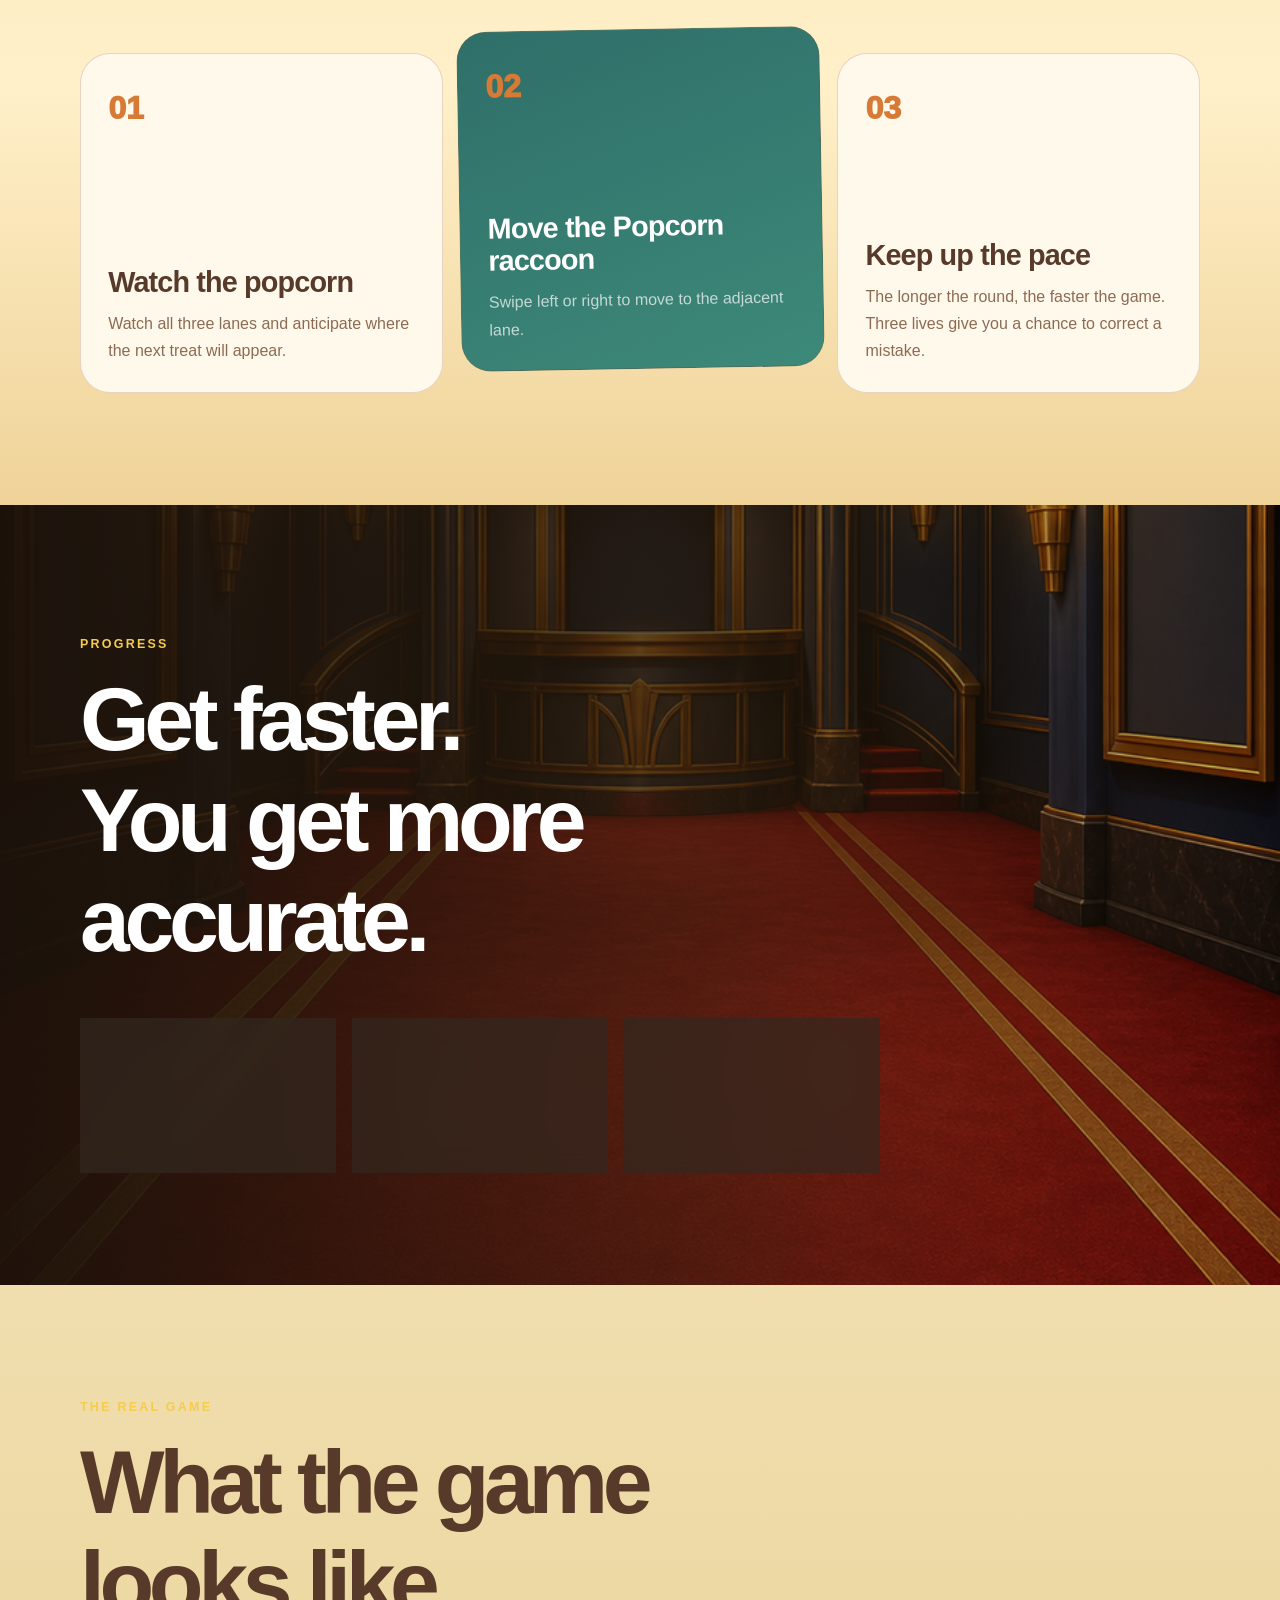
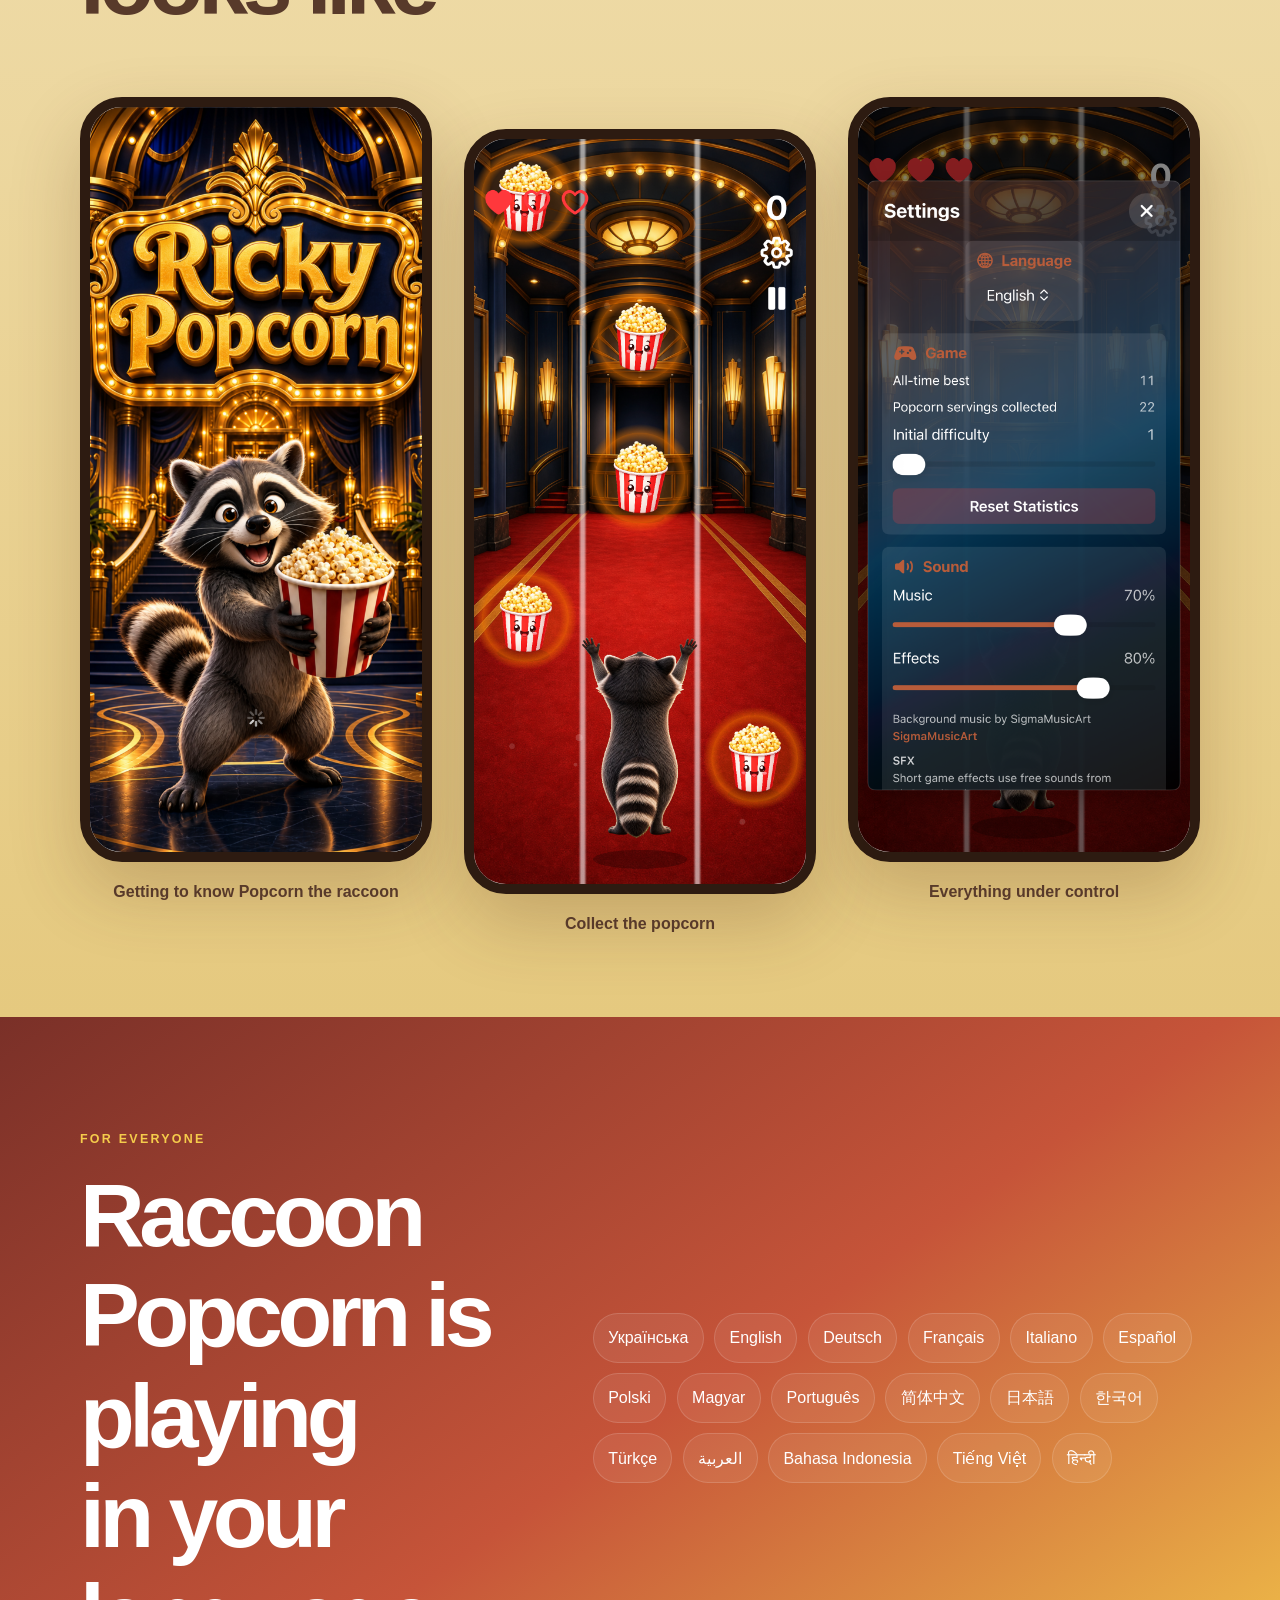
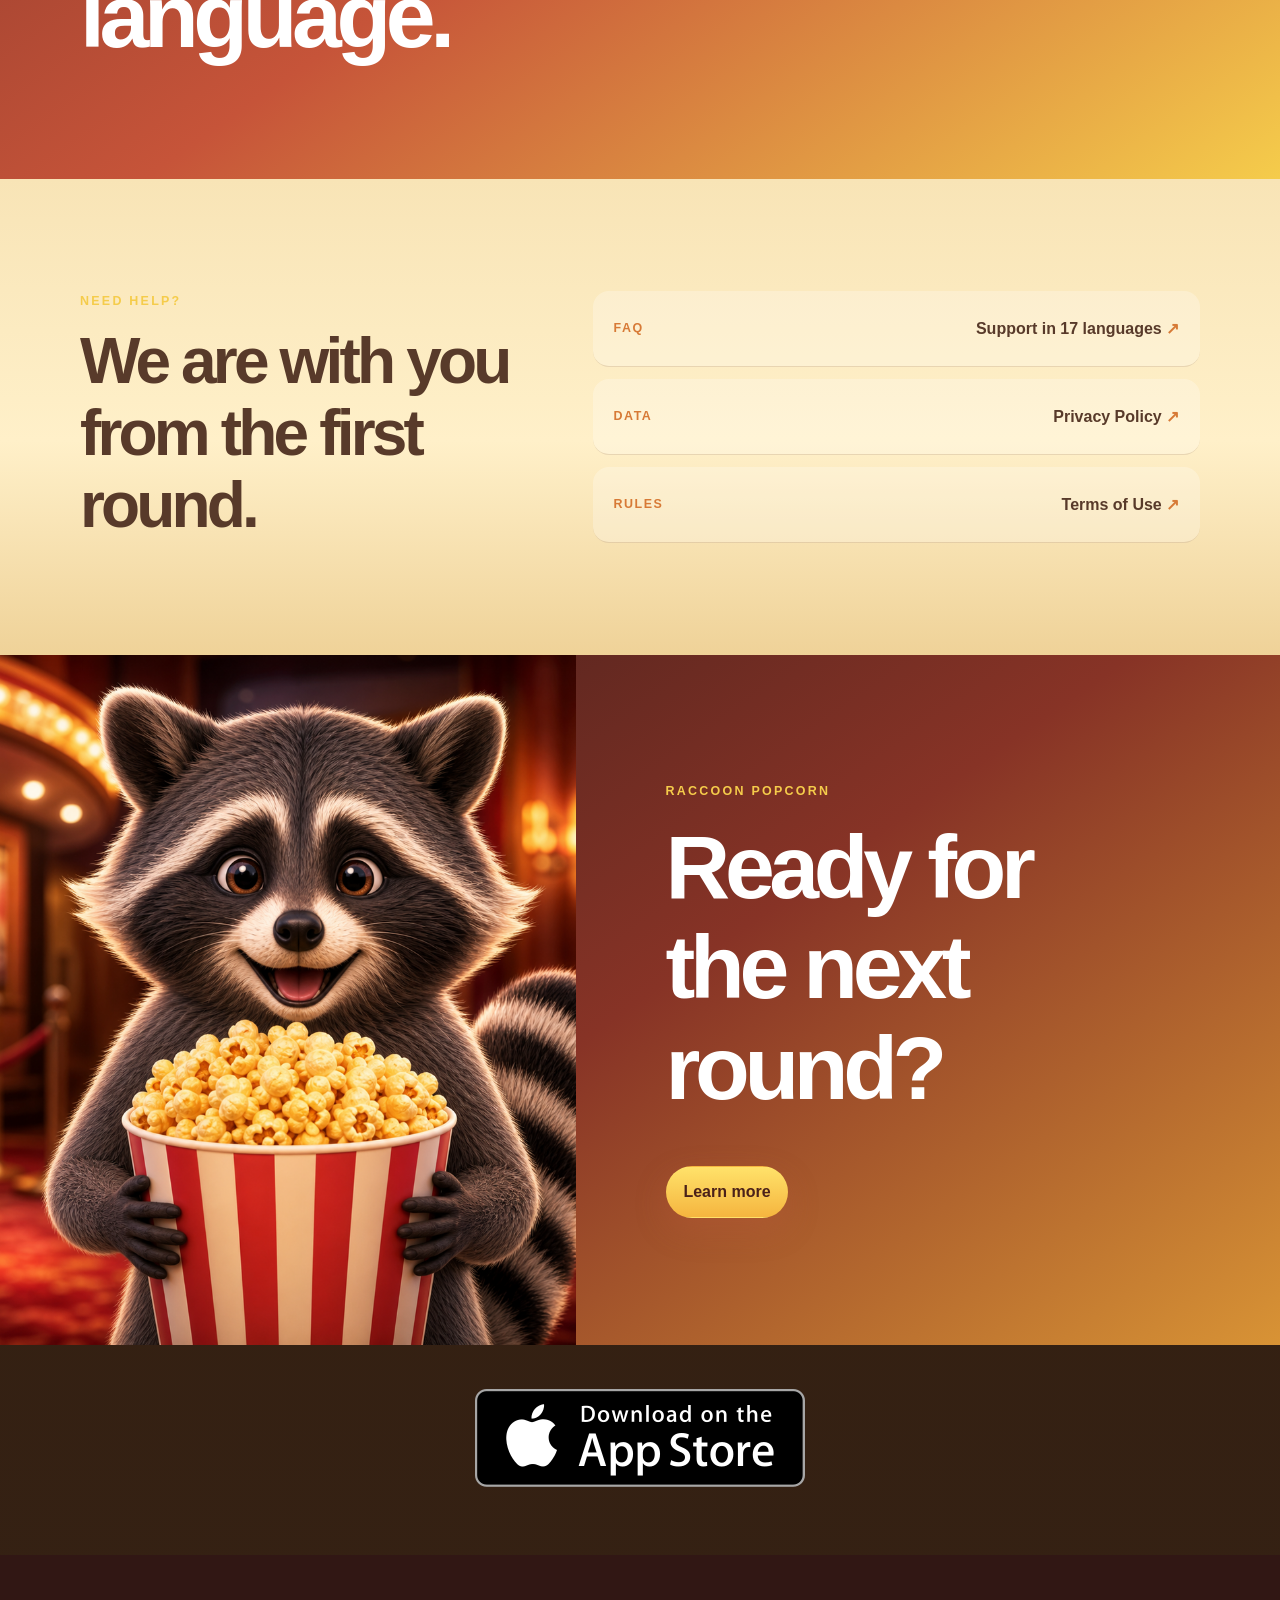
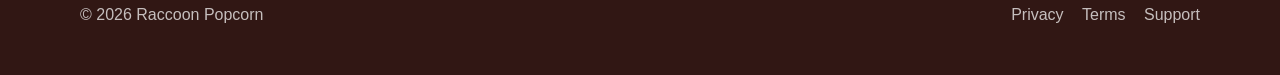
==== commit 5aecaef3: "Refresh site product copy" ====
--- a/index.html
+++ b/index.html
@@ -4,9 +4,9 @@
   <meta charset="utf-8">
   <meta name="viewport" content="width=device-width, initial-scale=1">
   <meta name="theme-color" content="#071621">
-  <meta name="description" content="Єнотик Попкорн — аркадна гра для iPhone, де єнотик Попкорн збирає порції попкорну на трьох доріжках.">
+  <meta name="description" content="Єнотик Попкорн — аркадна гра для iPhone, де Єнотик Попкорн збирає попкорн у кінозальному забігу на трьох доріжках.">
   <meta property="og:title" content="Єнотик Попкорн — мобільна аркада">
-  <meta property="og:description" content="Три доріжки. Хрумкий попкорн. Один дуже спритний Єнотик Попкорн.">
+  <meta property="og:description" content="Три доріжки. Хрумкий попкорн. Кіноманий Єнотик Попкорн.">
   <meta property="og:image" content="images/rickyPopcornIcon.png">
   <title>Єнотик Попкорн — мобільна аркада</title>
   <link rel="icon" type="image/png" href="images/rickyPopcornIcon.png">
@@ -37,8 +37,8 @@
       <div class="shell game-hero-grid">
         <div class="hero-copy">
           <p class="game-kicker">Аркада для iPhone · iOS 15+</p>
-          <h1>Три доріжки.<br><em>Лови попкорн.</em></h1>
-          <p class="hero-summary">Допоможіть єнотикові Попкорну збирати попкорн, тримати темп і ставити нові рекорди. Просто почати. Неможливо вчасно зупинитися.</p>
+          <h1>Кінозальний забіг.<br><em>Лови попкорн.</em></h1>
+          <p class="hero-summary">Проведіть Єнотика Попкорна крізь кінозальний забіг, збирайте попкорн і тримайте темп у веселому аркадному раунді.</p>
           <div class="hero-actions">
             <a class="button primary" href="#game">Дивитися, як грати</a>
             <a class="button ghost" href="support.html">Підтримка</a>
